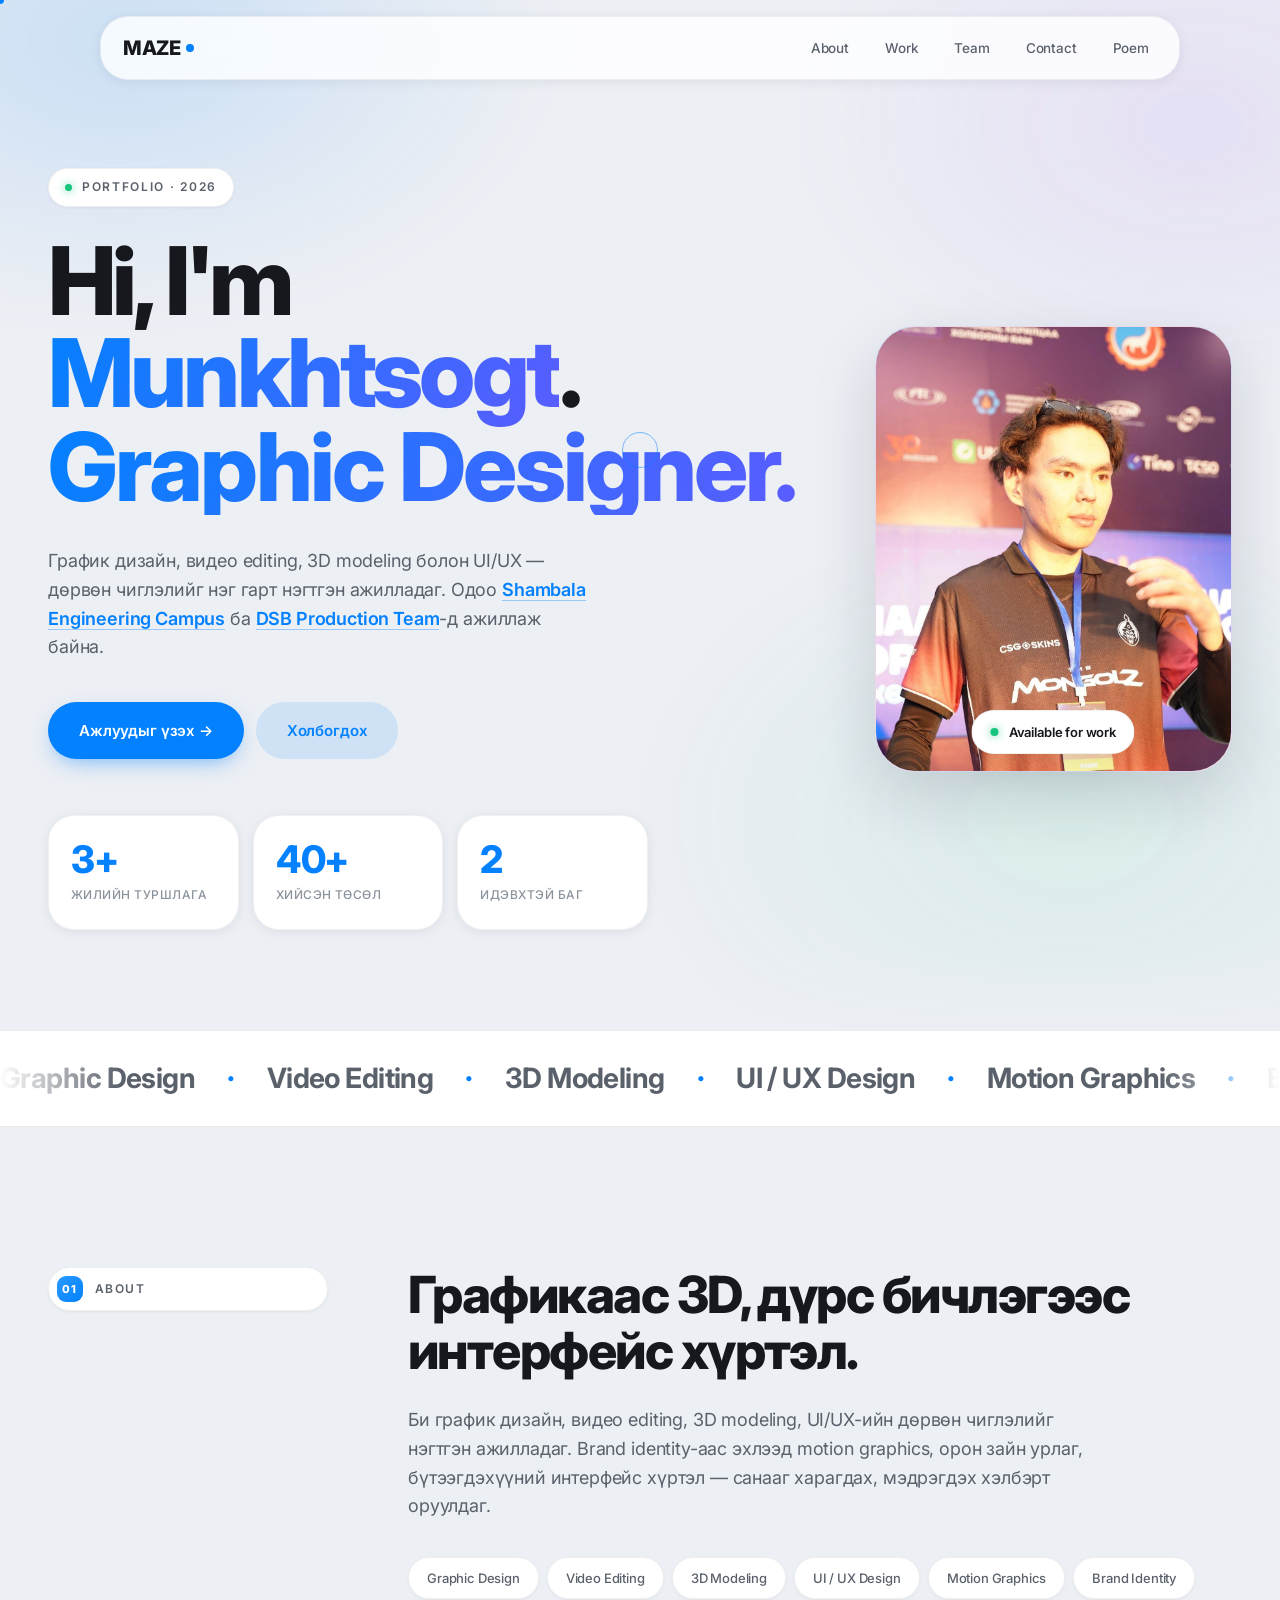
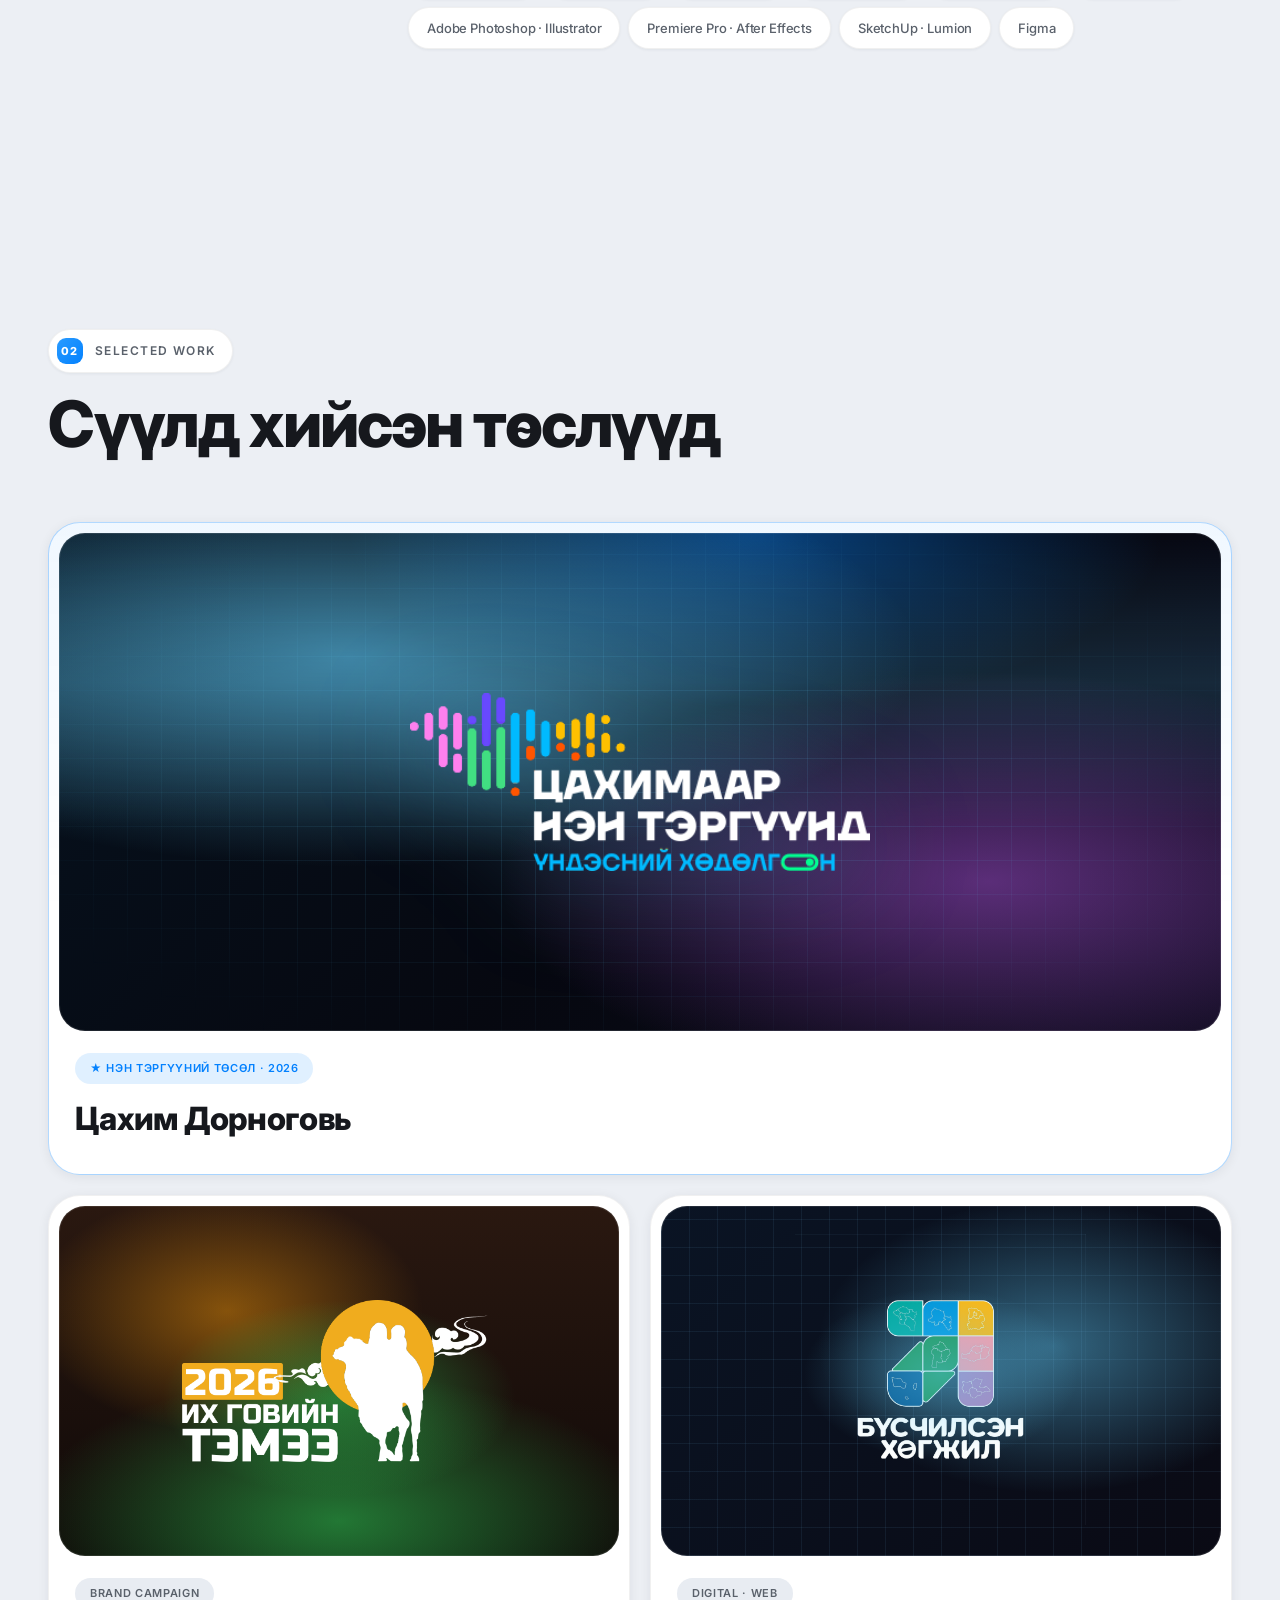
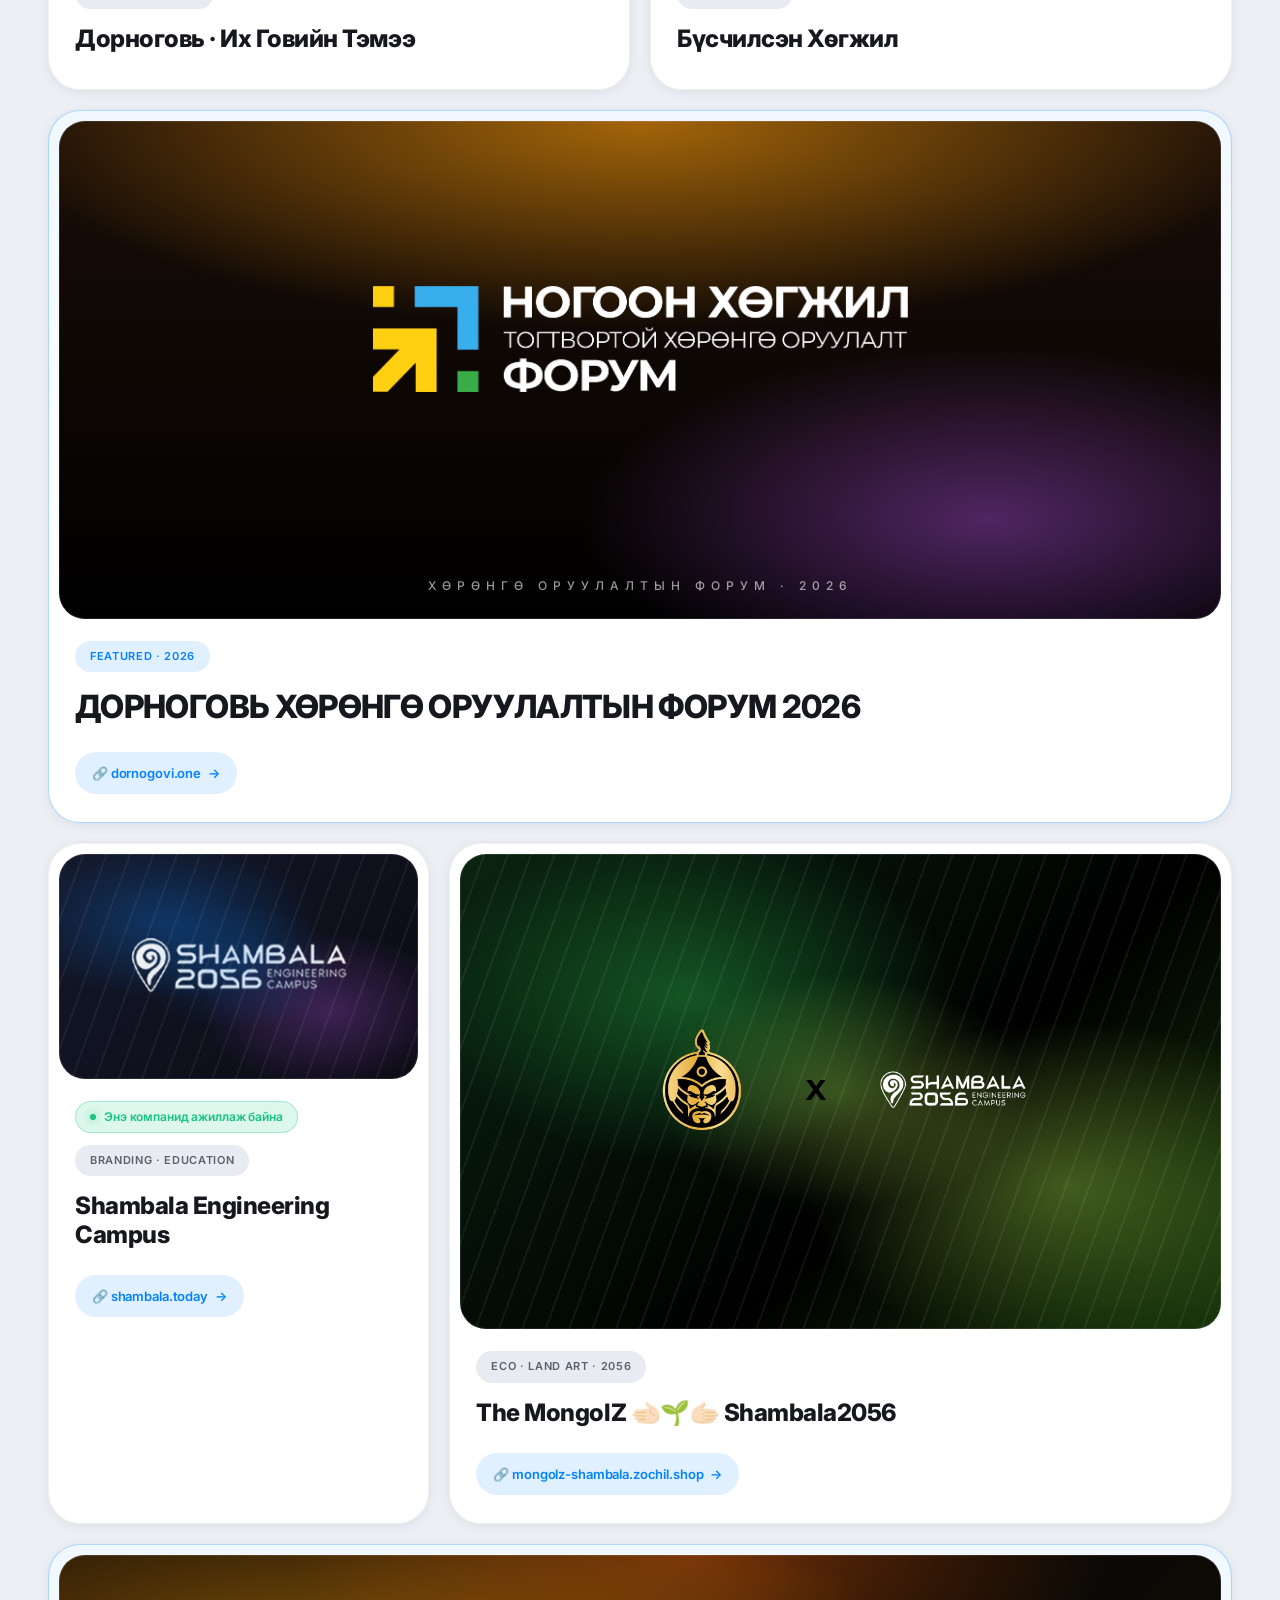
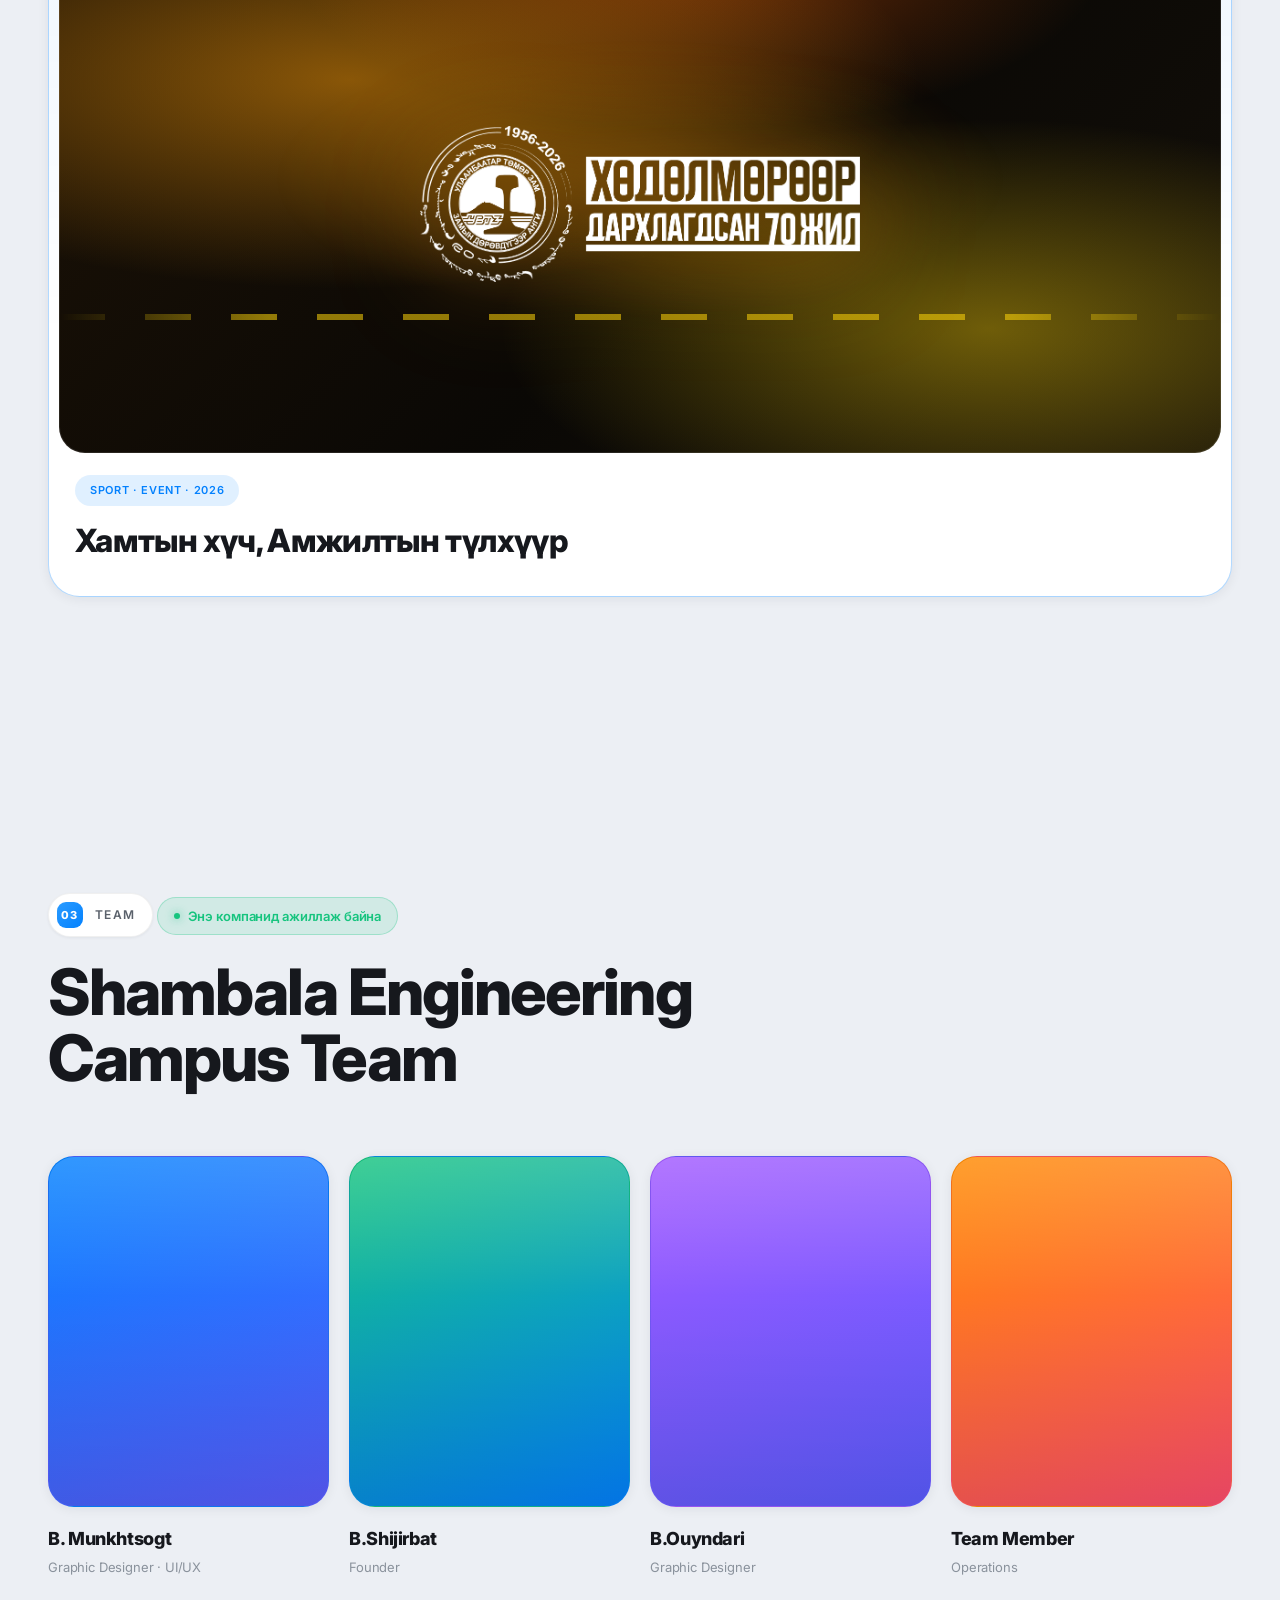
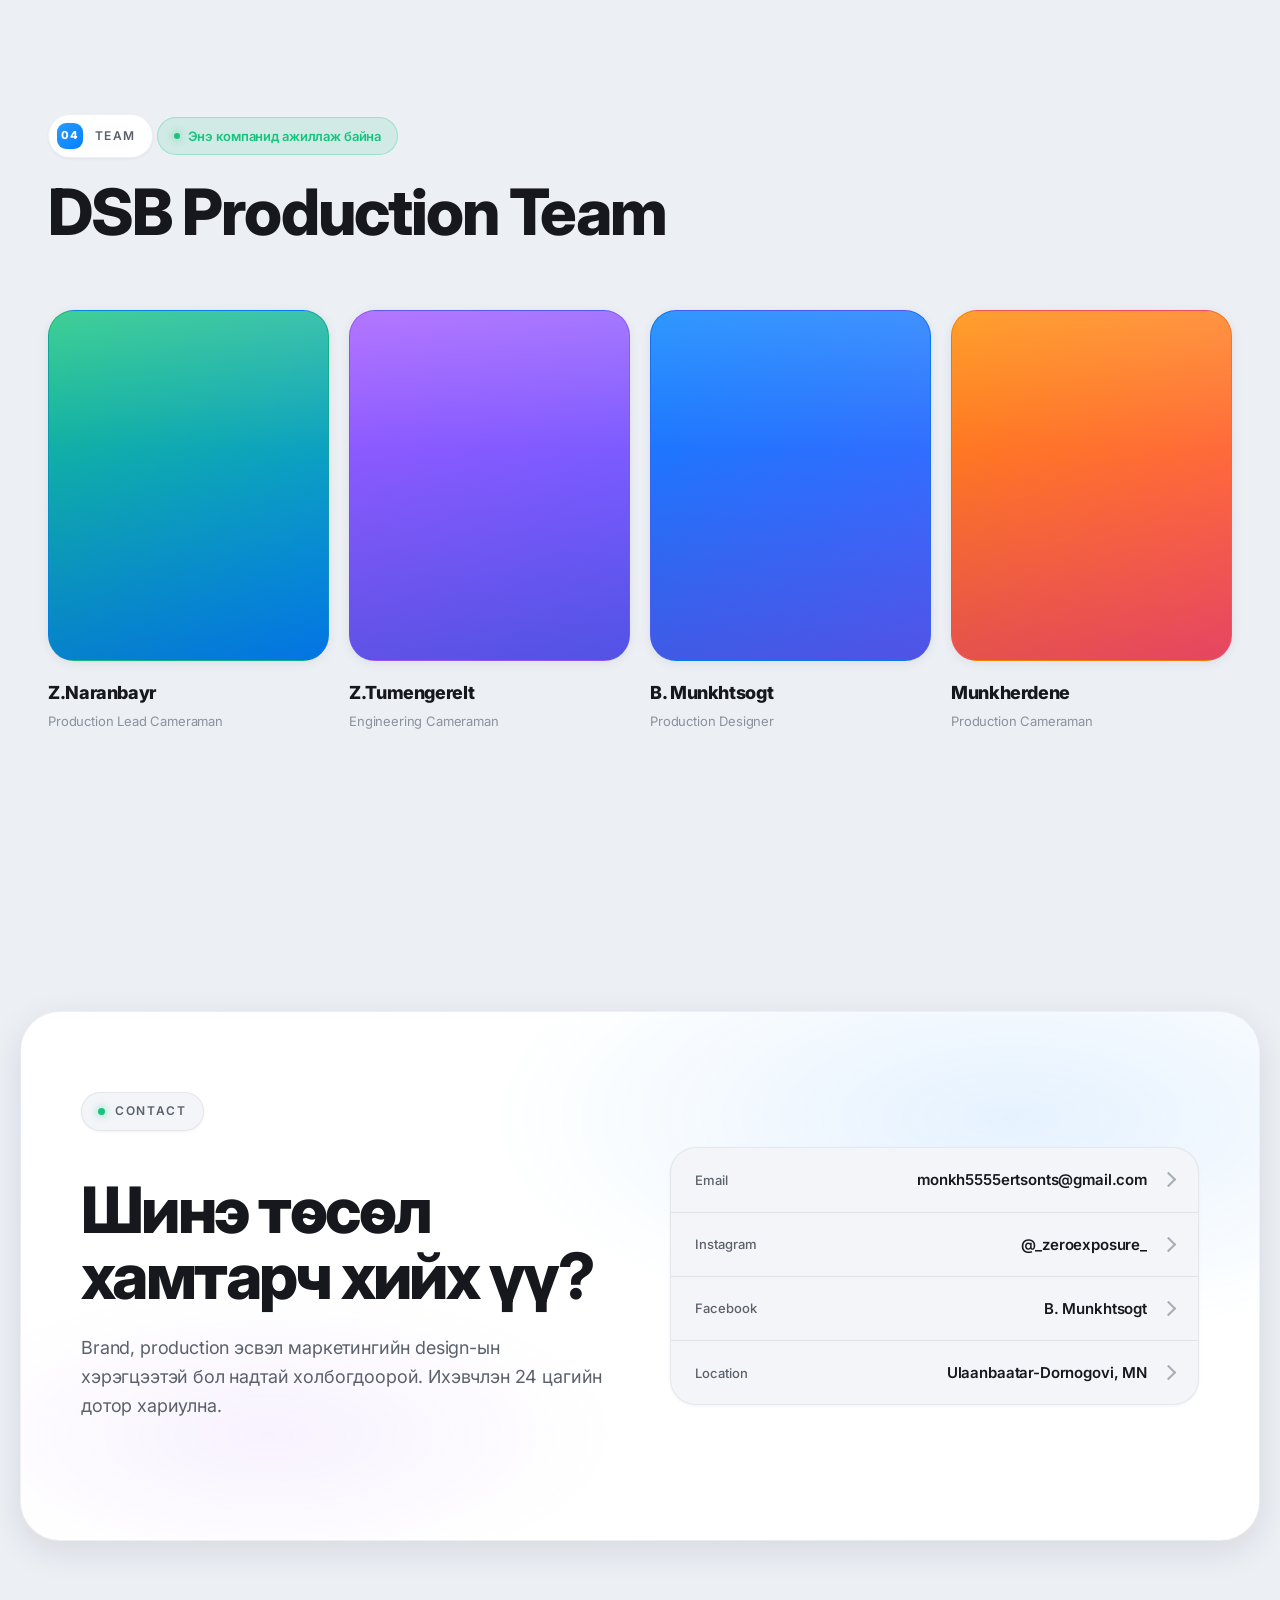
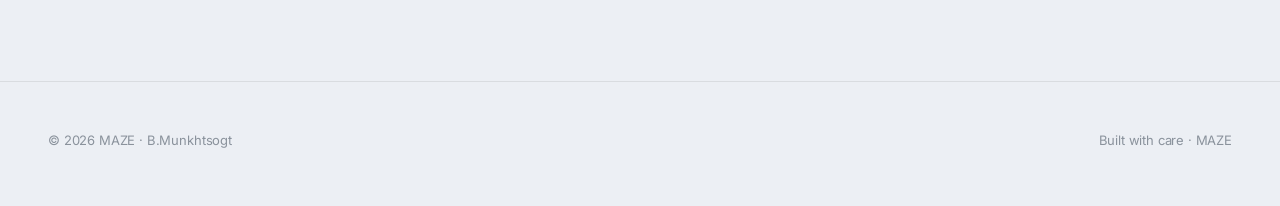
==== index.html @ f7694e45 "Redesign UI to Samsung One UI 8.5 design language - Replace iOS liquid-glass system with solid One U" ====
<!DOCTYPE html>
<html lang="mn">
<head>
  <meta charset="UTF-8" />
  <meta name="viewport" content="width=device-width, initial-scale=1.0" />
  <title>MAZE</title>
  <!-- ===== ТОХИРГОО: Instagram нэрээ энд солиод хадгалаарай ===== -->
  <!-- Instagram нэр өөрчлөгдвөл доорх мөрийг л солино. Холбоос ба харагдах текст хоёулаа автоматаар шинэчлэгдэнэ. -->
  <script>
    window.SITE_CONFIG = {
      instagramHandle: "_zeroexposure_"
    };
  </script>
  <!-- =========================================================== -->
  <meta name="description" content="B.Munkhtsogt (MAZE) — Graphic Designer, UI/UX Designer. Shambala Engineering Campus." />
  <meta name="theme-color" content="#eceff4" media="(prefers-color-scheme: light)" />
  <meta name="theme-color" content="#000000" media="(prefers-color-scheme: dark)" />
  <link rel="icon" type="image/svg+xml" href="favicon.svg?v=1" />
  <link rel="apple-touch-icon" href="favicon.svg?v=1" />
  <link rel="mask-icon" href="favicon.svg?v=1" color="#0a84ff" />
  <link rel="preconnect" href="https://fonts.googleapis.com" />
  <link rel="preconnect" href="https://fonts.gstatic.com" crossorigin />
  <link href="https://fonts.googleapis.com/css2?family=Inter:wght@300;400;500;600;700;800&display=swap" rel="stylesheet" />
  <link rel="stylesheet" href="styles.css?v=43" />
</head>
<body>
  <header class="site-header">
    <div class="container nav-bar">
      <a href="#top" class="logo">MAZE<span class="dot"></span></a>
      <nav class="nav-links" aria-label="Үндсэн цэс">
        <a href="#about">About</a>
        <a href="#work">Work</a>
        <a href="#team">Team</a>
        <a href="#contact">Contact</a>
        <a href="poem.html">Poem</a>
      </nav>
      <button class="menu-toggle" aria-label="Menu" aria-expanded="false">
        <span></span><span></span><span></span>
      </button>
    </div>
  </header>

  <main id="top">
    <section class="hero">
      <div class="container hero-grid">
        <div class="hero-text">
          <p class="eyebrow">Portfolio · 2026</p>
          <h1>
            Hi, I'm <span class="accent">Munkhtsogt</span>.<br />
            <span class="role-rotator" aria-label="Graphic Designer, Video Editor, 3D Editor, UI/UX Designer">
              <span class="role-track">
                <span class="role">Graphic Designer.</span>
                <span class="role">Video Editor.</span>
                <span class="role">3D Editor.</span>
                <span class="role">UI/UX Designer.</span>
              </span>
            </span>
          </h1>
          <p class="lead">
            График дизайн, видео editing, 3D modeling болон UI/UX —
            дөрвөн чиглэлийг нэг гарт нэгтгэн ажилладаг. Одоо
            <a href="#team">Shambala Engineering Campus</a> ба
            <a href="#team">DSB Production Team</a>-д ажиллаж байна.
          </p>
          <div class="hero-cta">
            <a class="btn btn-primary" href="#work">Ажлуудыг үзэх →</a>
            <a class="btn btn-ghost" href="#contact">Холбогдох</a>
          </div>
          <div class="hero-stats">
            <div class="stat">
              <div class="stat-num">3+</div>
              <div class="stat-label">Жилийн туршлага</div>
            </div>
            <div class="stat">
              <div class="stat-num">40+</div>
              <div class="stat-label">Хийсэн төсөл</div>
            </div>
            <div class="stat">
              <div class="stat-num">2</div>
              <div class="stat-label">Идэвхтэй баг</div>
            </div>
          </div>
        </div>
        <div class="hero-photo" aria-hidden="true">
          <div class="photo-frame">
            <div class="photo-placeholder">
              <span>MZ</span>
            </div>
            <img class="photo-img" src="me.jpg" alt="B. Munkhtsogt — MAZE" />
          </div>
          <div class="photo-tag">
            <span class="dot-indicator"></span> Available for work
          </div>
        </div>
      </div>
    </section>

    <section class="marquee" aria-hidden="true">
      <div class="marquee-track">
        <span>Graphic Design</span><span>·</span>
        <span>Video Editing</span><span>·</span>
        <span>3D Modeling</span><span>·</span>
        <span>UI / UX Design</span><span>·</span>
        <span>Motion Graphics</span><span>·</span>
        <span>Brand Identity</span><span>·</span>
        <span>Logo Design</span><span>·</span>
        <span>Poster Design</span><span>·</span>
        <span>Color Grading</span><span>·</span>
        <span>Typography</span><span>·</span>
        <span>Prototyping</span><span>·</span>
        <span>Figma · Adobe Suite</span><span>·</span>
      </div>
    </section>

    <section id="about" class="section">
      <div class="container about-grid">
        <div class="section-label">
          <span class="num">01</span>
          <span>About</span>
        </div>
        <div class="about-body">
          <h2>Графикаас 3D, дүрс бичлэгээс интерфейс хүртэл.</h2>
          <p>
            Би график дизайн, видео editing, 3D modeling, UI/UX-ийн
            дөрвөн чиглэлийг нэгтгэн ажилладаг. Brand identity-аас эхлээд
            motion graphics, орон зайн урлаг, бүтээгдэхүүний интерфейс хүртэл —
            санааг харагдах, мэдрэгдэх хэлбэрт оруулдаг.
          </p>
          <ul class="skills">
            <li>Graphic Design</li>
            <li>Video Editing</li>
            <li>3D Modeling</li>
            <li>UI / UX Design</li>
            <li>Motion Graphics</li>
            <li>Brand Identity</li>
            <li>Adobe Photoshop · Illustrator</li>
            <li>Premiere Pro · After Effects</li>
            <li>SketchUp · Lumion</li>
            <li>Figma</li>
          </ul>
        </div>
      </div>
    </section>

    <section id="work" class="section section-dark">
      <div class="container">
        <div class="section-head">
          <div class="section-label light">
            <span class="num">02</span>
            <span>Selected Work</span>
          </div>
          <h2>Сүүлд хийсэн төслүүд</h2>
        </div>

        <div class="work-grid">
          <article class="work-card work-card-feature work-card-priority">
            <div class="work-thumb thumb-tsahim">
              <div class="tsahim-ui">
                <img class="tsahim-logo" src="tsahim-logo.png"
                     alt="Цахимаар нэн тэргүүнд — Үндэсний хөдөлгөөн" />
              </div>
            </div>
            <div class="work-meta">
              <span class="tag tag-accent">★ Нэн тэргүүний төсөл · 2026</span>
              <h3>Цахим Дорноговь</h3>
              <p class="work-desc">
                <strong>“Цахимаар нэн тэргүүнд”</strong> үндэсний хөдөлгөөн —
                УИХ-ын гишүүн, Цахим хөгжил, инноваци, харилцаа холбооны сайд
                <strong>Э. Батшугар</strong>-ын санаачилгаар, Монгол Улсын Засгийн
                газрын <strong>2025 оны 108 дугаар тогтоол</strong>-оор батлагдсан
                бодлогын зөвлөмжийн хүрээнд цахим шилжилтийг эрчимжүүлэх,
                төрийн үйлчилгээг иргэдэд илүү хурдан, хялбар, хүртээмжтэй
                хүргэх зорилготойгоор улс орон даяар албан ёсоор эхэлж байна.
              </p>
              <p class="work-desc">
                🚀 Хөдөлгөөний нээлтийн арга хэмжээ — <strong>“Цахим Дорноговь”
                өдөрлөг</strong>. Төр, хувийн хэвшил, технологийн салбар болон
                иргэдийн хамтын оролцоонд тулгуурласан өргөн хүрээний арга хэмжээ.
              </p>
              <p class="work-loc">
                <span>📅 Огноо</span>
                <span class="coords">2026 оны 3 дугаар сарын 25–26</span>
                <span>📍 Дорноговь аймаг · Сайншанд хот</span>
              </p>
            </div>
          </article>

          <article class="work-card">
            <div class="work-thumb thumb-camel"></div>
            <div class="work-meta">
              <span class="tag">Brand Campaign</span>
              <h3>Дорноговь · Их Говийн Тэмээ</h3>
              <p class="work-desc">
                Энэ жилийн <strong>“Их говийн тэмээ-2026”</strong> тэмээчдийн баярыг
                Монгол Улсын Хөдөлмөрийн баатар <strong>Н. Хүрээт</strong>-ийн
                нэрэмжит болгон <strong>1 дүгээр сарын 31, 2 дугаар сарын 01</strong>-ний
                өдрүүдэд зохион байгуулна. Тус арга хэмжээ 7 дахь жилдээ уламжлал
                болон тэмээн сүргийн сүр жавхаа, тэмээчдийн яруу алдар, хөдөлмөр
                зүтгэлийг алдаршуулна.
              </p>
              <p class="work-desc">
                <strong>Насангийн Хүрээт</strong> нь Дорноговь аймгаас тэмээн сүргийг
                голчлон өсгөн үржүүлж, анх удаа <strong>Хөдөлмөрийн баатар</strong> цол
                хүртсэн анхны тэмээчин юм. Тэрбээр 1956 онд Мандах суманд “Социализмын
                зам” нэгдлийг үүсгэн байгуулалцаж, 1959 онд нэгдлийнхээ 141 тэмээг
                хүлээн авч 15 жилд 1000 болгох үүрэг авснаа <strong>1969 он гэхэд 2
                жилийн өмнө давуулан биелүүлж 1004 тэмээтэй</strong> болсон.
              </p>
              <p class="work-desc">
                1957 онд Дорноговь аймгийн сайн малчин, 1961 онд БНМАУ-ын
                “Хөдөлмөрийн баатар” цол хүртсэн. Мөн “Сүхбаатарын одон”,
                “Хөдөлмөрийн гавьяаны улаан тугийн одон”, “Алтан гадас” одон зэрэг
                төрийн дээд шагналаар олонтаа шагнагджээ. Тэмээчдийн баярыг Дорноговь
                аймаг 2005, 2008, 2010, 2012, 2023, 2025 онуудад өргөн цар хүрээтэй
                зохион байгуулж ирсэн.
              </p>
              <p class="work-loc">
                <span>📅 Огноо</span>
                <span class="coords">2026 оны 1 сарын 31 – 2 сарын 01</span>
                <span>📍 Хан Баянзүрх хайрхан · Хамарын хийдийн 3 замын уулзвар, Дорноговь</span>
              </p>
            </div>
          </article>

          <article class="work-card">
            <div class="work-thumb thumb-region"></div>
            <div class="work-meta">
              <span class="tag">Digital · Web</span>
              <h3>Бүсчилсэн Хөгжил</h3>
              <p class="work-desc">
                <strong>“Бүсчилсэн хөгжил” сэтгүүлийн анхны цахим дугаар</strong> —
                <strong>#MongolianEconomy</strong> эрхлэн гаргалаа. Монгол Улсын
                дараагийн 30 жилийн хөгжлийн шинэ загвар нь бүсчилсэн хөгжил гэж
                үзэн, УИХ үзэл баримтлалыг <strong>2024 оны 6 дугаар сард</strong>
                шинэчлэн баталж, 2024 оныг “Бүсчилсэн хөгжлийг дэмжих жил” болгон
                зарласан билээ.
              </p>
              <p class="work-desc">
                Бодлогын гол зорилго нь <strong>нийслэл хотын төвлөрлийг сааруулж,
                хөдөө орон нутгийг хөгжүүлэхэд</strong> оршино. Сэтгүүл нь
                дараах агуулгыг багтаасан:
              </p>
              <ul class="work-list">
                <li>Бүсчилсэн хөгжил гэж юу вэ?</li>
                <li>Ямар стратеги төлөвлөгөөгөөр хэрэгжих вэ?</li>
                <li>Бүсүүд газарзүйн онцлог, ялгаатайгаар хэрхэн хөгжих вэ?</li>
                <li>Ямар төсөл хөтөлбөр хэрэгжиж, ямар хөрөнгө оруулалт татах вэ?</li>
              </ul>
              <p class="work-desc">
                Бүсчилсэн хөгжлийн талаарх нэгдсэн ойлголтыг энэхүү сэтгүүлээр
                дамжуулан хүргэснээр бодлогын хэрэгжилтийг бүс бүсээр нь
                амжилттай урагшлуулахад зорьж байна.
              </p>
            </div>
          </article>

          <article class="work-card work-card-feature">
            <div class="work-thumb thumb-forum"></div>
            <div class="work-meta">
              <span class="tag tag-accent">Featured · 2026</span>
              <h3>ДОРНОГОВЬ ХӨРӨНГӨ ОРУУЛАЛТЫН ФОРУМ 2026</h3>
              <p class="work-desc">
                Дорноговь аймгийн <strong>“Тогтвортой бодлого — Тасралтгүй хөгжил”</strong>
                хөтөлбөрийн хүрээнд <strong>сэргээгдэх эрчим хүч, байгаль орчин,
                хөдөө аж ахуй, аялал жуулчлал, дэд бүтэц</strong>-ийн салбарт
                хөрөнгө оруулалт татах зорилготой “Ногоон хөгжил — Тогтвортой
                хөрөнгө оруулалт” форум.
              </p>
              <a class="work-link" href="https://www.dornogovi.one/" target="_blank"
                 rel="noopener" onclick="event.stopPropagation()">
                🔗 dornogovi.one
                <span class="work-link-arrow">→</span>
              </a>
            </div>
          </article>

          <article class="work-card">
            <div class="work-thumb thumb-shambala"></div>
            <div class="work-meta">
              <span class="work-badge">Энэ компанид ажиллаж байна</span>
              <span class="tag">Branding · Education</span>
              <h3>Shambala Engineering Campus</h3>
              <a class="work-link" href="https://www.shambala.today/" target="_blank"
                 rel="noopener" onclick="event.stopPropagation()">
                🔗 shambala.today
                <span class="work-link-arrow">→</span>
              </a>
            </div>
          </article>

          <article class="work-card">
            <div class="work-thumb thumb-mongolz">
              <div class="mongolz-ui">
                <img class="mongolz-logo" src="mongolz-logo.png"
                     alt="The MongolZ × Shambala 2056" />
              </div>
            </div>
            <div class="work-meta">
              <span class="tag">Eco · Land Art · 2056</span>
              <h3>The MongolZ 🫲🏻🌱🫱🏻 Shambala2056</h3>
              <p class="work-desc">
                Монгол орны цөлжилттэй бүс нутагт <strong>100,000 мод</strong>
                тарьж, <strong>"MONGOLZ #1"</strong> гэх орон зайн урлаг бүтээх
                төслийн ажил үргэлжилж байна.
              </p>
              <p class="work-desc">
                Байгалиа нөхөн сэргээх энэхүү бодит төсөлд өөрийн нэрийн модтой
                болж, энэхүү санаачилгын нэг хэсэг болоорой! 🫵🏻🙂‍↕️
              </p>
              <p class="work-loc">
                <span>📍 Байршил</span>
                <span class="coords">44°04′12″N · 111°33′E</span>
                <span>Монгол Улс · Дорноговь аймаг · Ар цацын бор толгой</span>
              </p>
              <a class="work-link" href="https://mongolz-shambala.zochil.shop/" target="_blank"
                 rel="noopener" onclick="event.stopPropagation()">
                🔗 mongolz-shambala.zochil.shop
                <span class="work-link-arrow">→</span>
              </a>
            </div>
          </article>

          <article class="work-card work-card-feature">
            <div class="work-thumb thumb-zam">
              <div class="zam-ui">
                <img class="zam-logo" src="zam-logo.png"
                     alt="Хамтын хүч, Амжилтын түлхүүр — Замын албаны спортын олон төрөлт тэмцээн" />
              </div>
            </div>
            <div class="work-meta">
              <span class="tag tag-accent">Sport · Event · 2026</span>
              <h3>Хамтын хүч, Амжилтын түлхүүр</h3>
              <p class="work-desc">
                <strong>Замын аж ахуйн албаны 75 жил</strong>, <strong>Замын
                4 дүгээр ангийн 70 жил</strong>, <strong>Чулуун заводын 70 жил</strong>-ийн
                ойг угтан зохион байгуулж буй <strong>10 дахь удаагийн спортын
                олон төрөлт тэмцээн</strong>. Хамт олны эв нэгдэл, баг хамтын
                хүчийг сорьсон уламжлалт арга хэмжээ.
              </p>
              <p class="work-loc">
                <span>📅 Огноо</span>
                <span class="coords">2026 оны 3 дугаар сарын 12–13</span>
                <span>📍 Дорноговь аймаг · Сайншанд хот</span>

              </p>
            </div>
          </article>

        </div>
      </div>
    </section>

    <section id="team" class="section">
      <div class="container">
        <div class="section-head">
          <div class="section-label">
            <span class="num">03</span>
            <span>Team</span>
          </div>
          <p class="section-badge">Энэ компанид ажиллаж байна</p>
          <h2>Shambala Engineering Campus Team</h2>
        </div>

        <div class="team-grid">
          <div class="member">
            <div class="avatar avatar-1"></div>
            <h4>B. Munkhtsogt</h4>
            <p>Graphic Designer · UI/UX</p>
          </div>
          <div class="member">
            <div class="avatar avatar-2"></div>
            <h4>B.Shijirbat</h4>
            <p>Founder</p>
          </div>
          <div class="member">
            <div class="avatar avatar-3"></div>
            <h4>B.Ouyndari</h4>
            <p>Graphic Designer</p>
          </div>
          <div class="member">
            <div class="avatar avatar-4"></div>
            <h4>Team Member</h4>
            <p>Operations</p>
          </div>
        </div>

        <div class="section-head team-head-2">
          <div class="section-label">
            <span class="num">04</span>
            <span>Team</span>
          </div>
          <p class="section-badge">Энэ компанид ажиллаж байна</p>
          <h2>DSB Production Team</h2>
        </div>

        <div class="team-grid">
          <div class="member">
            <div class="avatar avatar-2"></div>
            <h4>Z.Naranbayr</h4>
            <p>Production Lead
               Cameraman
            </p>
          </div>
          <div class="member">
            <div class="avatar avatar-3"></div>
            <h4>Z.Tumengerelt</h4>
            <p>Engineering 
               Cameraman</p>
          </div>
          <div class="member">
            <div class="avatar avatar-1"></div>
            <h4>B. Munkhtsogt</h4>
            <p>Production Designer</p>
          </div>
          <div class="member">
            <div class="avatar avatar-4"></div>
            <h4>Munkherdene</h4>
            <p>Production Cameraman</p>
          </div>
        </div>
      </div>
    </section>
    <section id="contact" class="section section-contact">
      <div class="container contact-grid">
        <div>
          <p class="eyebrow">Contact</p>
          <h2>Шинэ төсөл хамтарч хийх үү?</h2>
          <p class="lead">
            Brand, production эсвэл маркетингийн design-ын хэрэгцээтэй бол надтай
            холбогдоорой. Ихэвчлэн 24 цагийн дотор хариулна.
          </p>
        </div>
        <div class="contact-card">
          <a class="contact-row" href="mailto:monkh5555ertsonts@gmail.com shambala.maze@gmail.com">
            <span>Email</span>
            <strong>monkh5555ertsonts@gmail.com</strong>
          </a>
          <a class="contact-row" id="instagram-link" href="https://www.instagram.com/_zeroexposure_/" target="_blank" rel="noopener">
            <span>Instagram</span>
            <strong id="instagram-handle">@_zeroexposure_</strong>
          </a>
          <a class="contact-row" href="https://www.facebook.com/cogtoo.b.494394" target="_blank" rel="noopener">
            <span>Facebook</span>
            <strong>B. Munkhtsogt</strong>
          </a>
          <a class="contact-row" href="#top">
            <span>Location</span>
            <strong>Ulaanbaatar-Dornogovi, MN</strong>
          </a>
        </div>
      </div>
    </section>
  </main>

  <div class="modal" id="projectModal" aria-hidden="true" role="dialog" aria-modal="true">
    <div class="modal-backdrop" data-close></div>
    <div class="modal-panel" role="document">
      <button type="button" class="modal-close" data-close aria-label="Хаах">×</button>
      <div class="modal-thumb"></div>
      <div class="modal-body"></div>
    </div>
  </div>

  <footer class="site-footer">
    <div class="container footer-grid">
      <p>© <span id="year"></span> MAZE · B.Munkhtsogt</p>
      <p>Built with care · MAZE</p>
    </div>
  </footer>

  <script src="script.js?v=38"></script>
</body>
</html>
---- styles.css ----
/* ==========================================================
   MAZE — Portfolio · Samsung One UI 8.5 edition
   Solid surfaces · Soft elevation · Big rounded squircles
   Samsung blue accent · True-black dark · Settings-list rows
   ========================================================== */

:root {
  /* Surfaces — clean One UI canvas */
  --bg: #eceff4;
  --surface: #ffffff;
  --surface-2: #f3f5f9;
  --surface-3: #e8ecf2;
  --ink: #16181d;
  --ink-2: #5a616b;
  --ink-3: #8a929c;
  --muted: #a7adb6;

  /* Header material — slightly translucent, blurred (One UI floating bar) */
  --header-bg: rgba(255, 255, 255, 0.82);

  /* Accents — Samsung One UI system colors */
  --accent: #0381fe;          /* Samsung blue */
  --accent-press: #0a6fe0;
  --accent-soft: rgba(3, 129, 254, 0.12);
  --accent-2: #5a5cff;        /* indigo */
  --violet: #a259ff;
  --pink: #ff4d6d;
  --lime: #16c47e;            /* One UI green */
  --green: #16c47e;
  --cyan: #00b8d4;
  --amber: #ff8a00;
  --ink-on-accent: #ffffff;

  /* Legacy aliases (mapped to solid One UI surfaces so any
     unrestyled selector stays coherent) */
  --glass: var(--surface);
  --glass-2: var(--surface);
  --glass-thin: var(--surface-2);
  --glass-line: rgba(0, 0, 0, 0.06);
  --line: rgba(0, 0, 0, 0.08);
  --line-2: rgba(0, 0, 0, 0.14);

  /* Elevation — soft, diffuse One UI shadows */
  --shadow-xs: 0 1px 3px rgba(18, 26, 48, 0.06);
  --shadow-sm: 0 2px 12px rgba(18, 26, 48, 0.07);
  --shadow: 0 10px 34px rgba(18, 26, 48, 0.10);
  --shadow-lg: 0 24px 64px rgba(18, 26, 48, 0.15);
  --spec: var(--shadow-sm);        /* legacy */
  --glass-shadow: var(--shadow);   /* legacy */

  /* Typography — One UI Sans feel via Inter */
  --font-display: 'Inter', -apple-system, BlinkMacSystemFont, 'Segoe UI',
                  system-ui, sans-serif;
  --font-body: 'Inter', -apple-system, BlinkMacSystemFont, 'Segoe UI',
               system-ui, sans-serif;

  /* Geometry — generous One UI rounding */
  --radius-sm: 18px;
  --radius: 26px;
  --radius-lg: 32px;
  --radius-xl: 40px;
  --max: 1240px;

  /* Motion — One UI decelerate / spring */
  --ease: cubic-bezier(0.33, 0, 0.1, 1);
  --ease-out: cubic-bezier(0.16, 1, 0.3, 1);
  --spring: cubic-bezier(0.34, 1.4, 0.5, 1);
}

* { box-sizing: border-box; margin: 0; padding: 0; }
*::selection { background: rgba(3, 129, 254, 0.20); color: var(--ink); }

html {
  scroll-behavior: smooth;
  background: var(--bg);
}

body {
  font-family: var(--font-body);
  background: var(--bg);
  color: var(--ink);
  line-height: 1.55;
  -webkit-font-smoothing: antialiased;
  text-rendering: optimizeLegibility;
  overflow-x: hidden;
  letter-spacing: -0.01em;
}

/* Calm One UI backdrop — subtle, mostly clean */
body::after {
  content: '';
  position: fixed;
  inset: -10%;
  pointer-events: none;
  z-index: 0;
  background:
    radial-gradient(40% 36% at 16% 12%, rgba(3, 129, 254, 0.14), transparent 70%),
    radial-gradient(36% 34% at 86% 20%, rgba(162, 89, 255, 0.10), transparent 70%),
    radial-gradient(40% 40% at 78% 84%, rgba(22, 196, 126, 0.08), transparent 70%);
  filter: blur(30px) saturate(120%);
  animation: floatMesh 32s ease-in-out infinite;
}
@keyframes floatMesh {
  0%, 100% { transform: translate(0, 0) scale(1); }
  50% { transform: translate(2%, 2%) scale(1.04); }
}

a { color: inherit; text-decoration: none; }
img { max-width: 100%; display: block; }

.accent {
  background: linear-gradient(120deg, var(--accent) 0%, var(--accent-2) 100%);
  -webkit-background-clip: text;
  background-clip: text;
  color: transparent;
}

.container {
  max-width: var(--max);
  margin: 0 auto;
  padding: 0 28px;
  position: relative;
  z-index: 2;
}

/* ==========================================================
   Header — floating One UI bar
   ========================================================== */
.site-header {
  position: fixed;
  top: 16px;
  left: 50%;
  transform: translateX(-50%);
  z-index: 80;
  width: calc(100% - 32px);
  max-width: 1080px;
  border-radius: 28px;
  background: var(--header-bg);
  -webkit-backdrop-filter: saturate(180%) blur(24px);
  backdrop-filter: saturate(180%) blur(24px);
  border: 1px solid var(--glass-line);
  box-shadow: var(--shadow-sm);
  transition: top 0.45s var(--ease), background 0.3s var(--ease),
              box-shadow 0.3s var(--ease);
}
.nav-bar {
  display: flex;
  align-items: center;
  justify-content: space-between;
  height: 62px;
  padding: 0 14px 0 22px;
}
.logo {
  font-family: var(--font-display);
  font-size: 20px;
  font-weight: 800;
  letter-spacing: -0.02em;
  color: var(--ink);
  display: inline-flex;
  align-items: center;
  gap: 2px;
}
.logo .dot {
  width: 8px;
  height: 8px;
  border-radius: 50%;
  background: var(--accent);
  margin-left: 4px;
}
.nav-links {
  display: flex;
  gap: 4px;
  font-size: 13.5px;
  font-weight: 500;
}
.nav-links a {
  position: relative;
  padding: 9px 16px;
  border-radius: 999px;
  color: var(--ink-2);
  transition: color 0.2s var(--ease), background 0.2s var(--ease);
}
.nav-links a:hover {
  color: var(--accent);
  background: var(--accent-soft);
}

.menu-toggle {
  display: none;
  background: none;
  border: 0;
  cursor: pointer;
  width: 40px;
  height: 40px;
  flex-direction: column;
  justify-content: center;
  gap: 5px;
  padding: 0;
}
.menu-toggle span {
  display: block;
  height: 2px;
  width: 20px;
  background: var(--ink);
  margin: 0 auto;
  border-radius: 2px;
  transition: transform 0.3s var(--ease), opacity 0.3s var(--ease);
}

/* ==========================================================
   Hero
   ========================================================== */
.hero {
  padding: 168px 0 100px;
  position: relative;
}
.hero-grid {
  display: grid;
  grid-template-columns: 1.3fr 1fr;
  gap: 80px;
  align-items: center;
}

.eyebrow {
  display: inline-flex;
  align-items: center;
  gap: 10px;
  font-size: 12px;
  letter-spacing: 0.14em;
  text-transform: uppercase;
  font-weight: 600;
  color: var(--ink-2);
  margin-bottom: 28px;
  padding: 9px 16px;
  border: 1px solid var(--glass-line);
  border-radius: 999px;
  background: var(--surface);
  box-shadow: var(--shadow-xs);
}
.eyebrow::before {
  content: '';
  width: 7px;
  height: 7px;
  border-radius: 50%;
  background: var(--lime);
  box-shadow: 0 0 8px rgba(22, 196, 126, 0.7);
  animation: pulse 2s ease-in-out infinite;
}
@keyframes pulse {
  0%, 100% { opacity: 1; transform: scale(1); }
  50% { opacity: 0.5; transform: scale(1.3); }
}

.hero-text h1 {
  font-family: var(--font-display);
  font-optical-sizing: auto;
  font-size: clamp(46px, 7.4vw, 104px);
  line-height: 0.98;
  letter-spacing: -0.04em;
  font-weight: 800;
  margin-bottom: 32px;
  color: var(--ink);
}
.hero-text h1 br + .role-rotator { display: inline-block; }

.role-rotator {
  display: inline-block;
  height: 1em;
  overflow: hidden;
  vertical-align: bottom;
  position: relative;
}
.role-track {
  display: flex;
  flex-direction: column;
  animation: rotateRoles 9s steps(4) infinite;
}
.role {
  height: 1em;
  line-height: 1;
  white-space: nowrap;
  font-family: var(--font-display);
  font-weight: 800;
  letter-spacing: -0.03em;
  background: linear-gradient(120deg, var(--accent), var(--accent-2));
  -webkit-background-clip: text;
  background-clip: text;
  color: transparent;
  font-style: normal;
}
@keyframes rotateRoles {
  0%, 22%   { transform: translateY(0); }
  25%, 47%  { transform: translateY(-1em); }
  50%, 72%  { transform: translateY(-2em); }
  75%, 97%  { transform: translateY(-3em); }
  100%      { transform: translateY(-4em); }
}
@media (prefers-reduced-motion: reduce) {
  .role-track { animation: none; }
}

.lead {
  font-size: 18px;
  color: var(--ink-2);
  max-width: 540px;
  margin-bottom: 40px;
  line-height: 1.6;
}
.lead a {
  color: var(--accent);
  font-weight: 600;
  border-bottom: 1px solid rgba(3, 129, 254, 0.35);
  transition: border-color 0.2s var(--ease), color 0.2s var(--ease);
}
.lead a:hover { color: var(--accent-press); border-color: var(--accent-press); }

.hero-cta { display: flex; gap: 12px; flex-wrap: wrap; }

/* One UI buttons — filled pill + tonal pill */
.btn {
  display: inline-flex;
  align-items: center;
  gap: 8px;
  padding: 16px 30px;
  border-radius: 999px;
  font-size: 15px;
  font-weight: 600;
  letter-spacing: -0.01em;
  border: 1px solid transparent;
  cursor: pointer;
  position: relative;
  transition: transform 0.2s var(--ease), background 0.25s var(--ease),
              color 0.25s var(--ease), box-shadow 0.25s var(--ease);
}
.btn:active { transform: scale(0.97); }
/* Primary — solid Samsung blue */
.btn-primary {
  background: var(--accent);
  color: #fff;
  box-shadow: 0 8px 22px -8px rgba(3, 129, 254, 0.6);
}
.btn-primary:hover {
  background: var(--accent-press);
  transform: translateY(-2px);
  box-shadow: 0 14px 30px -10px rgba(3, 129, 254, 0.7);
}
/* Secondary — tonal (filled-tonal) */
.btn-ghost {
  background: var(--accent-soft);
  color: var(--accent);
}
.btn-ghost:hover {
  background: rgba(3, 129, 254, 0.18);
  transform: translateY(-2px);
}

/* Hero photo */
.hero-photo {
  position: relative;
  display: flex;
  flex-direction: column;
  align-items: center;
  gap: 18px;
}
.photo-frame {
  width: 100%;
  max-width: 420px;
  aspect-ratio: 4 / 5;
  border-radius: var(--radius-xl);
  overflow: hidden;
  position: relative;
  background: linear-gradient(135deg, #dbe7ff 0%, #efe3ff 50%, #ffe6ef 100%);
  border: 1px solid var(--glass-line);
  box-shadow: var(--shadow-lg);
  transform-style: preserve-3d;
  transition: transform 0.5s var(--ease);
}
.photo-frame::before {
  content: '';
  position: absolute;
  inset: 0;
  z-index: 1;
  background:
    radial-gradient(70% 50% at 50% 0%, rgba(255, 255, 255, 0.45), transparent 60%),
    radial-gradient(50% 50% at 90% 100%, rgba(162, 89, 255, 0.20), transparent 60%);
}
.photo-placeholder {
  position: absolute;
  inset: 0;
  display: grid;
  place-items: center;
  font-family: var(--font-display);
  font-size: 180px;
  font-weight: 800;
  color: rgba(28, 28, 30, 0.16);
  letter-spacing: -8px;
  z-index: 2;
}
.photo-img {
  position: absolute;
  inset: 0;
  width: 100%;
  height: 100%;
  object-fit: cover;
  object-position: center 18%;
  z-index: 3;
}
.photo-tag {
  display: inline-flex;
  align-items: center;
  gap: 10px;
  padding: 11px 18px;
  background: var(--surface);
  border: 1px solid var(--glass-line);
  box-shadow: var(--shadow);
  border-radius: 999px;
  font-size: 13px;
  font-weight: 600;
  color: var(--ink);
  position: absolute;
  bottom: 18px;
  left: 50%;
  transform: translateX(-50%);
  z-index: 4;
}
.dot-indicator {
  width: 8px;
  height: 8px;
  border-radius: 50%;
  background: var(--lime);
  box-shadow: 0 0 8px rgba(22, 196, 126, 0.7);
  animation: pulse 2s ease-in-out infinite;
}

/* Floating stats — One UI quick-panel tiles */
.hero-stats {
  display: grid;
  grid-template-columns: repeat(3, 1fr);
  gap: 14px;
  margin-top: 56px;
  max-width: 600px;
}
.stat {
  padding: 24px 22px;
  border: 1px solid var(--glass-line);
  border-radius: var(--radius);
  background: var(--surface);
  box-shadow: var(--shadow-sm);
  transition: transform 0.25s var(--ease), box-shadow 0.25s var(--ease);
}
.stat:hover {
  transform: translateY(-4px);
  box-shadow: var(--shadow);
}
.stat-num {
  font-family: var(--font-display);
  font-size: 38px;
  font-weight: 800;
  letter-spacing: -0.03em;
  line-height: 1;
  color: var(--accent);
}
.stat-label {
  font-size: 12px;
  color: var(--ink-3);
  margin-top: 8px;
  letter-spacing: 0.04em;
  text-transform: uppercase;
  font-weight: 500;
}

/* ==========================================================
   Marquee
   ========================================================== */
.marquee {
  border-top: 1px solid var(--line);
  border-bottom: 1px solid var(--line);
  overflow: hidden;
  padding: 26px 0;
  background: var(--surface);
  position: relative;
  z-index: 2;
}
.marquee::before,
.marquee::after {
  content: '';
  position: absolute;
  top: 0;
  bottom: 0;
  width: 120px;
  z-index: 2;
  pointer-events: none;
}
.marquee::before {
  left: 0;
  background: linear-gradient(90deg, var(--surface) 0%, transparent 100%);
}
.marquee::after {
  right: 0;
  background: linear-gradient(-90deg, var(--surface) 0%, transparent 100%);
}
.marquee-track {
  display: flex;
  gap: 32px;
  white-space: nowrap;
  font-family: var(--font-display);
  font-size: 28px;
  font-weight: 700;
  color: var(--ink-2);
  letter-spacing: -0.02em;
  animation: marquee 5s linear infinite;
}
.marquee-track span:nth-child(even) {
  font-weight: 800;
  color: var(--accent);
}
@keyframes marquee {
  from { transform: translateX(0); }
  to { transform: translateX(-50%); }
}

/* ==========================================================
   Sections
   ========================================================== */
.section {
  padding: 140px 0;
  position: relative;
  z-index: 2;
}
.section-head { margin-bottom: 64px; max-width: 800px; }
.section-head h2 {
  font-family: var(--font-display);
  font-size: clamp(36px, 5vw, 64px);
  letter-spacing: -0.03em;
  line-height: 1.04;
  margin-top: 18px;
  font-weight: 800;
  color: var(--ink);
}
.section-sub {
  color: var(--ink-3);
  margin-top: 20px;
  max-width: 600px;
  font-size: 17px;
  line-height: 1.6;
}

/* One UI label chip — colorful rounded-square index tile + text */
.section-label {
  display: inline-flex;
  align-items: center;
  gap: 12px;
  font-size: 12px;
  letter-spacing: 0.12em;
  text-transform: uppercase;
  color: var(--ink-2);
  font-weight: 600;
  padding: 8px 16px 8px 8px;
  border: 1px solid var(--glass-line);
  border-radius: 999px;
  background: var(--surface);
  box-shadow: var(--shadow-xs);
}
.section-label.light { color: var(--ink-2); }
.section-label .num {
  display: inline-grid;
  place-items: center;
  width: 26px;
  height: 26px;
  border-radius: 9px;            /* rounded square — One UI icon */
  background: linear-gradient(135deg, #2a9bff, var(--accent));
  color: #fff;
  font-size: 11px;
  font-weight: 800;
}

.section-badge {
  display: inline-flex;
  align-items: center;
  gap: 8px;
  margin: 20px 0 6px;
  padding: 8px 16px;
  font-size: 13px;
  font-weight: 600;
  color: var(--green);
  background: rgba(22, 196, 126, 0.12);
  border: 1px solid rgba(22, 196, 126, 0.28);
  border-radius: 999px;
  letter-spacing: -0.01em;
  width: max-content;
}
.section-badge::before {
  content: '';
  width: 6px;
  height: 6px;
  border-radius: 50%;
  background: var(--green);
  box-shadow: 0 0 8px rgba(22, 196, 126, 0.7);
  animation: pulse 2s ease-in-out infinite;
}

/* ==========================================================
   About
   ========================================================== */
.about-grid {
  display: grid;
  grid-template-columns: 280px 1fr;
  gap: 80px;
  align-items: start;
}
.about-body h2 {
  font-family: var(--font-display);
  font-size: clamp(32px, 4vw, 52px);
  line-height: 1.08;
  letter-spacing: -0.03em;
  margin-bottom: 28px;
  font-weight: 800;
  color: var(--ink);
}
.about-body p {
  font-size: 18px;
  color: var(--ink-2);
  max-width: 680px;
  margin-bottom: 36px;
  line-height: 1.6;
}
.skills {
  list-style: none;
  display: flex;
  flex-wrap: wrap;
  gap: 8px;
}
/* One UI chips */
.skills li {
  padding: 10px 18px;
  border: 1px solid var(--glass-line);
  border-radius: 999px;
  font-size: 13px;
  font-weight: 500;
  background: var(--surface);
  box-shadow: var(--shadow-xs);
  color: var(--ink-2);
  transition: color 0.2s var(--ease), background 0.2s var(--ease),
              transform 0.2s var(--ease);
}
.skills li:hover {
  color: var(--accent);
  background: var(--accent-soft);
  border-color: transparent;
  transform: translateY(-2px);
}

/* ==========================================================
   Work — One UI card grid
   ========================================================== */
.work-grid {
  display: grid;
  grid-template-columns: repeat(6, 1fr);
  grid-auto-rows: minmax(280px, auto);
  gap: 20px;
}

.work-card {
  position: relative;
  border-radius: var(--radius-lg);
  overflow: hidden;
  border: 1px solid var(--glass-line);
  background: var(--surface);
  box-shadow: var(--shadow-sm);
  cursor: pointer;
  transition: transform 0.3s var(--ease), box-shadow 0.3s var(--ease);
  display: flex;
  flex-direction: column;
  min-height: 320px;
}
.work-card::before {
  content: '';
  position: absolute;
  inset: 0;
  background: radial-gradient(
    600px circle at var(--mx, 50%) var(--my, 50%),
    rgba(3, 129, 254, 0.07),
    transparent 40%
  );
  opacity: 0;
  transition: opacity 0.3s var(--ease);
  pointer-events: none;
  z-index: 1;
}
.work-card:hover {
  transform: translateY(-6px);
  box-shadow: var(--shadow-lg);
}
.work-card:hover::before { opacity: 1; }
.work-card:focus-visible {
  outline: 2px solid var(--accent);
  outline-offset: 4px;
}

/* Bento sizing */
.work-card-feature      { grid-column: span 6; min-height: 420px; }
.work-card:nth-child(2) { grid-column: span 3; }
.work-card:nth-child(3) { grid-column: span 3; }
.work-card:nth-child(5) { grid-column: span 2; }
.work-card:nth-child(6) { grid-column: span 4; }

.work-thumb {
  flex-shrink: 0;
  aspect-ratio: 16 / 10;
  background-size: cover;
  background-position: center;
  position: relative;
  overflow: hidden;
  margin: 10px 10px 0;
  border-radius: var(--radius);
  box-shadow: inset 0 0 0 1px rgba(255, 255, 255, 0.10);
}
.work-card-feature .work-thumb { aspect-ratio: 21 / 9; }

/* Цахим Дорноговь */
.thumb-tsahim {
  background:
    radial-gradient(70% 60% at 25% 25%, rgba(100, 210, 255, 0.55), transparent 70%),
    radial-gradient(60% 60% at 80% 70%, rgba(191, 90, 242, 0.45), transparent 70%),
    radial-gradient(50% 50% at 60% 0%, rgba(10, 132, 255, 0.45), transparent 70%),
    linear-gradient(135deg, #06121f 0%, #060810 55%, #0b0a1a 100%);
}
.thumb-tsahim::before {
  content: '';
  position: absolute;
  inset: 0;
  background:
    repeating-linear-gradient(0deg, rgba(100, 210, 255, 0.10) 0 1px, transparent 1px 34px),
    repeating-linear-gradient(90deg, rgba(100, 210, 255, 0.10) 0 1px, transparent 1px 34px);
  -webkit-mask: radial-gradient(75% 75% at 50% 50%, #000 30%, transparent 80%);
  mask: radial-gradient(75% 75% at 50% 50%, #000 30%, transparent 80%);
  animation: tsahimGrid 8s linear infinite;
}
.thumb-tsahim::after {
  content: '';
  position: absolute;
  left: 0; right: 0;
  top: 0;
  height: 60%;
  background: linear-gradient(180deg, transparent, rgba(100, 210, 255, 0.16), transparent);
  animation: tsahimScan 5s ease-in-out infinite;
  pointer-events: none;
  will-change: transform;
}
.tsahim-ui {
  position: absolute;
  inset: 0;
  display: flex;
  align-items: center;
  justify-content: center;
  z-index: 2;
  padding: 8%;
}
.tsahim-logo {
  width: min(62%, 460px);
  height: auto;
  object-fit: contain;
  filter: drop-shadow(0 12px 50px rgba(100, 210, 255, 0.5));
  animation: tsahimFloat 7s ease-in-out infinite;
  transition: transform 0.5s var(--ease);
}
.work-card:hover .tsahim-logo { animation-play-state: paused; transform: scale(1.05); }
@keyframes tsahimFloat {
  0%, 100% {
    transform: translateY(0) scale(1);
    filter: drop-shadow(0 12px 50px rgba(100, 210, 255, 0.5)) drop-shadow(0 0 0 rgba(191, 90, 242, 0));
  }
  50% {
    transform: translateY(-8px) scale(1.015);
    filter: drop-shadow(0 22px 70px rgba(100, 210, 255, 0.65)) drop-shadow(0 0 30px rgba(191, 90, 242, 0.5));
  }
}
@keyframes tsahimGrid {
  0%, 100% { opacity: 0.5; transform: scale(1); }
  50% { opacity: 1; transform: scale(1.04); }
}
@keyframes tsahimScan {
  0% { transform: translateY(-100%); }
  100% { transform: translateY(280%); }
}

/* Priority ring */
.work-card-priority { border-color: rgba(3, 129, 254, 0.40); }

/* Camel */
.thumb-camel {
  background:
    radial-gradient(80% 60% at 50% 90%, rgba(48, 209, 88, 0.55), transparent 70%),
    radial-gradient(50% 50% at 30% 30%, rgba(255, 159, 10, 0.45), transparent 70%),
    linear-gradient(180deg, #2a1810 0%, #0f0908 100%);
  overflow: hidden;
}
.thumb-camel::before {
  content: '';
  position: absolute;
  inset: 0;
  background: radial-gradient(45% 40% at 50% 55%, rgba(48, 209, 88, 0.5), transparent 70%);
  animation: camelGlow 5s ease-in-out infinite;
  pointer-events: none;
}
.thumb-camel::after {
  content: '';
  position: absolute;
  inset: 0;
  background: url('temee-2026.png') center 50% / 56% auto no-repeat;
  animation: camelWalk 6s ease-in-out infinite, camelDrop 4s ease-in-out infinite;
}
@keyframes camelWalk {
  0%, 100% { transform: translate(0, 0) rotate(-2deg); }
  25% { transform: translate(-4px, -4px) rotate(-1deg); }
  50% { transform: translate(0, -10px) rotate(2deg); }
  75% { transform: translate(4px, -4px) rotate(1deg); }
}
@keyframes camelGlow {
  0%, 100% { opacity: 0.6; transform: scale(1); }
  50% { opacity: 1; transform: scale(1.2); }
}
@keyframes camelDrop {
  0%, 100% { filter: drop-shadow(0 12px 30px rgba(0,0,0,0.5)) drop-shadow(0 0 0 rgba(48, 209, 88, 0)); }
  50% { filter: drop-shadow(0 20px 50px rgba(0,0,0,0.6)) drop-shadow(0 0 40px rgba(48, 209, 88, 0.5)); }
}
.work-card:hover .thumb-camel::after {
  animation-play-state: paused;
  transform: scale(1.06);
}

/* Region */
.thumb-region {
  background:
    repeating-linear-gradient(0deg, rgba(120,200,255,0.08) 0 1px, transparent 1px 28px),
    repeating-linear-gradient(90deg, rgba(120,200,255,0.08) 0 1px, transparent 1px 28px),
    radial-gradient(60% 60% at 70% 40%, rgba(100, 210, 255, 0.45), transparent 70%),
    linear-gradient(135deg, #0a1424 0%, #0a0a14 100%);
}
.thumb-region::before {
  content: '';
  position: absolute;
  inset: 0;
  background: url('buschilsen.png') center 48% / 52% auto no-repeat;
  animation: regionFloat 6s ease-in-out infinite, regionGlow 4s ease-in-out infinite;
  transition: transform 0.5s var(--ease);
  transform-origin: center 50%;
}
.thumb-region::after {
  content: '';
  position: absolute;
  inset: 0;
  background: radial-gradient(35% 35% at 50% 48%, rgba(100, 210, 255, 0.4), transparent 70%);
  animation: regionPulse 4s ease-in-out infinite;
  pointer-events: none;
}
.work-card:hover .thumb-region::before {
  animation-play-state: paused;
  transform: scale(1.06) rotate(0deg);
}
@keyframes regionFloat {
  0%, 100% { transform: translateY(0) rotate(-2deg) scale(1); }
  50% { transform: translateY(-12px) rotate(2deg) scale(1.02); }
}
@keyframes regionGlow {
  0%, 100% { filter: drop-shadow(0 20px 50px rgba(100, 210, 255, 0.4)) drop-shadow(0 0 0 rgba(191, 90, 242, 0)); }
  50% { filter: drop-shadow(0 30px 70px rgba(100, 210, 255, 0.65)) drop-shadow(0 0 30px rgba(191, 90, 242, 0.4)); }
}
@keyframes regionPulse {
  0%, 100% { opacity: 0.5; transform: scale(1); }
  50% { opacity: 1; transform: scale(1.15); }
}

/* Forum — Featured */
.thumb-forum {
  background:
    radial-gradient(80% 60% at 50% 0%, rgba(255, 159, 10, 0.6), transparent 70%),
    radial-gradient(50% 50% at 80% 80%, rgba(191, 90, 242, 0.4), transparent 70%),
    linear-gradient(180deg, #1a0e08 0%, #000 100%);
  overflow: hidden;
}
.thumb-forum::before {
  content: '';
  position: absolute;
  inset: 0;
  background: url('forum-logo.png') center 42% / 46% auto no-repeat;
  animation: forumFloat 7s ease-in-out infinite, forumGlow 4s ease-in-out infinite;
  transition: transform 0.5s var(--ease);
}
.work-card:hover .thumb-forum::before {
  animation-play-state: paused;
  transform: scale(1.06);
}
.thumb-forum::after {
  content: 'ХӨРӨНГӨ ОРУУЛАЛТЫН ФОРУМ · 2026';
  position: absolute;
  bottom: 24px;
  left: 0; right: 0;
  text-align: center;
  font-size: 12px;
  letter-spacing: 6px;
  color: rgba(255, 255, 255, 0.6);
  font-weight: 500;
  animation: forumLetters 4s ease-in-out infinite;
}
@keyframes forumFloat {
  0%, 100% { transform: translateY(0) scale(1); }
  50% { transform: translateY(-10px) scale(1.02); }
}
@keyframes forumGlow {
  0%, 100% { filter: drop-shadow(0 20px 50px rgba(255, 159, 10, 0.45)) drop-shadow(0 0 0 rgba(191, 90, 242, 0)); }
  50% { filter: drop-shadow(0 30px 70px rgba(255, 159, 10, 0.7)) drop-shadow(0 0 40px rgba(191, 90, 242, 0.4)); }
}
@keyframes forumLetters {
  0%, 100% { letter-spacing: 6px; opacity: 0.5; }
  50% { letter-spacing: 8px; opacity: 0.85; }
}

/* Shambala */
.thumb-shambala {
  background:
    radial-gradient(60% 50% at 30% 30%, rgba(10, 132, 255, 0.3), transparent 70%),
    radial-gradient(50% 50% at 75% 70%, rgba(191, 90, 242, 0.28), transparent 70%),
    linear-gradient(135deg, #14182a 0%, #0a0a12 100%);
  position: relative;
  overflow: hidden;
}
.thumb-shambala::before {
  content: '';
  position: absolute;
  inset: 0;
  background: url('Shambala.png') center / 60% auto no-repeat;
  filter: invert(1) brightness(1.05);
  opacity: 0.95;
  animation: shambalaBreathe 5s ease-in-out infinite;
}
.thumb-shambala::after {
  content: '';
  position: absolute;
  inset: 0;
  background:
    repeating-linear-gradient(110deg, rgba(255,255,255,0.05) 0 2px, transparent 2px 22px),
    radial-gradient(40% 40% at 50% 50%, rgba(10, 132, 255, 0.2), transparent 70%);
  animation: shambalaScan 8s linear infinite;
  pointer-events: none;
}
.work-card:hover .thumb-shambala::before {
  animation-play-state: paused;
  transform: scale(1.06);
}
@keyframes shambalaBreathe {
  0%, 100% { transform: scale(1); filter: invert(1) brightness(1.05) drop-shadow(0 0 0 rgba(10, 132, 255, 0)); }
  50% { transform: scale(1.03); filter: invert(1) brightness(1.15) drop-shadow(0 0 30px rgba(10, 132, 255, 0.45)); }
}
@keyframes shambalaScan {
  0% { background-position: 0 0, -100% 0; }
  100% { background-position: 0 0, 200% 0; }
}

/* Mongolz */
.thumb-mongolz {
  background:
    radial-gradient(50% 50% at 30% 30%, rgba(48, 209, 88, 0.35), transparent 70%),
    radial-gradient(50% 50% at 80% 70%, rgba(200, 255, 90, 0.3), transparent 70%),
    linear-gradient(135deg, #0a2410 0%, #000 60%, #15330a 100%);
  position: relative;
  overflow: hidden;
}
.thumb-mongolz::before {
  content: '';
  position: absolute;
  inset: 0;
  background:
    repeating-linear-gradient(110deg, rgba(255,255,255,0.06) 0 2px, transparent 2px 22px),
    radial-gradient(35% 35% at 50% 50%, rgba(200, 255, 90, 0.28), transparent 70%);
  animation: mongolzPulse 4s ease-in-out infinite;
  pointer-events: none;
}
.mongolz-ui {
  position: absolute;
  inset: 0;
  display: flex;
  flex-direction: column;
  align-items: center;
  justify-content: center;
  gap: 16px;
  z-index: 2;
  padding: 8%;
}
.mongolz-logo {
  width: min(90%, 560px);
  height: auto;
  object-fit: contain;
  animation: mongolzGrow 6s ease-in-out infinite;
  transition: transform 0.5s var(--ease);
}
.work-card:hover .mongolz-logo { animation-play-state: paused; transform: scale(1.05); }
@keyframes mongolzPulse {
  0%, 100% { opacity: 0.7; transform: scale(1) rotate(0deg); }
  50% { opacity: 1; transform: scale(1.1) rotate(2deg); }
}
@keyframes mongolzGrow {
  0%, 100% {
    transform: translateY(0) scale(1);
    filter: drop-shadow(0 6px 30px rgba(200, 255, 90, 0.35)) drop-shadow(0 0 0 rgba(48, 209, 88, 0));
  }
  50% {
    transform: translateY(-6px) scale(1.03);
    filter: drop-shadow(0 14px 50px rgba(200, 255, 90, 0.55)) drop-shadow(0 0 30px rgba(48, 209, 88, 0.5));
  }
}

/* Замын албаны спортын олон төрөлт тэмцээн */
.thumb-zam {
  background:
    radial-gradient(70% 60% at 25% 25%, rgba(255, 159, 10, 0.50), transparent 70%),
    radial-gradient(60% 60% at 80% 75%, rgba(255, 214, 10, 0.40), transparent 70%),
    radial-gradient(50% 50% at 55% 0%, rgba(255, 99, 10, 0.40), transparent 70%),
    linear-gradient(135deg, #1c1206 0%, #0a0805 55%, #14100a 100%);
}
.thumb-zam::before {
  content: '';
  position: absolute;
  left: 0; right: 0;
  top: 72%;
  height: 6px;
  background: repeating-linear-gradient(90deg, rgba(255, 214, 10, 0.55) 0 46px, transparent 46px 86px);
  -webkit-mask: linear-gradient(90deg, transparent, #000 18%, #000 82%, transparent);
  mask: linear-gradient(90deg, transparent, #000 18%, #000 82%, transparent);
  animation: zamRoad 2.4s linear infinite;
}
.thumb-zam::after {
  content: '';
  position: absolute;
  inset: 0;
  background: radial-gradient(45% 40% at 50% 45%, rgba(255, 159, 10, 0.22), transparent 70%);
  animation: zamGlow 5s ease-in-out infinite;
  pointer-events: none;
}
.zam-ui {
  position: absolute;
  inset: 0;
  display: flex;
  align-items: center;
  justify-content: center;
  z-index: 2;
  padding: 8%;
}
.zam-logo {
  width: min(58%, 440px);
  height: auto;
  object-fit: contain;
  filter: drop-shadow(0 12px 50px rgba(255, 159, 10, 0.5));
  animation: zamFloat 7s ease-in-out infinite;
  transition: transform 0.5s var(--ease);
}
.work-card:hover .zam-logo { animation-play-state: paused; transform: scale(1.05); }
@keyframes zamFloat {
  0%, 100% {
    transform: translateY(0) scale(1);
    filter: drop-shadow(0 12px 50px rgba(255, 159, 10, 0.5)) drop-shadow(0 0 0 rgba(255, 214, 10, 0));
  }
  50% {
    transform: translateY(-8px) scale(1.015);
    filter: drop-shadow(0 22px 70px rgba(255, 159, 10, 0.65)) drop-shadow(0 0 30px rgba(255, 214, 10, 0.5));
  }
}
@keyframes zamRoad {
  0% { background-position: 0 0; }
  100% { background-position: 86px 0; }
}
@keyframes zamGlow {
  0%, 100% { opacity: 0.5; }
  50% { opacity: 1; }
}

/* Featured card extra */
.work-card-feature {
  border-color: rgba(3, 129, 254, 0.30);
  background:
    linear-gradient(180deg, rgba(3, 129, 254, 0.06) 0%, transparent 60%),
    var(--surface);
}
.tag-accent {
  border-color: transparent !important;
  color: var(--accent) !important;
  background: var(--accent-soft) !important;
}

.work-meta {
  padding: 22px 26px 28px;
  position: relative;
  z-index: 2;
  flex: 1;
  display: flex;
  flex-direction: column;
}
.work-badge {
  display: inline-flex;
  align-items: center;
  gap: 8px;
  width: max-content;
  margin-bottom: 12px;
  padding: 6px 14px;
  font-size: 12px;
  font-weight: 600;
  letter-spacing: -0.01em;
  color: var(--green);
  background: rgba(22, 196, 126, 0.14);
  border: 1px solid rgba(22, 196, 126, 0.30);
  border-radius: 999px;
}
.work-badge::before {
  content: '';
  width: 6px;
  height: 6px;
  border-radius: 50%;
  background: var(--green);
  box-shadow: 0 0 8px rgba(22, 196, 126, 0.7);
  animation: pulse 2s ease-in-out infinite;
}
.tag {
  display: inline-block;
  padding: 6px 14px;
  border: 1px solid transparent;
  border-radius: 999px;
  font-size: 11px;
  letter-spacing: 0.06em;
  text-transform: uppercase;
  color: var(--ink-2);
  margin-bottom: 16px;
  background: var(--surface-3);
  width: max-content;
  font-weight: 600;
}
.work-meta h3 {
  font-family: var(--font-display);
  font-size: 24px;
  line-height: 1.18;
  letter-spacing: -0.02em;
  margin-bottom: 8px;
  font-weight: 800;
  color: var(--ink);
}
.work-card-feature .work-meta h3 { font-size: 32px; }
.work-meta p {
  font-size: 14px;
  color: var(--ink-3);
  line-height: 1.5;
}
.work-card .work-desc,
.work-card .work-loc,
.work-card .work-list { display: none; }

.work-desc {
  margin-top: 12px;
  line-height: 1.65 !important;
  color: var(--ink-2) !important;
  font-size: 15px !important;
}
.work-desc strong {
  color: var(--ink);
  font-weight: 700;
}
.work-list {
  list-style: none;
  margin-top: 14px;
  display: flex;
  flex-direction: column;
  gap: 8px;
}
.work-list li {
  position: relative;
  padding-left: 22px;
  font-size: 14px;
  line-height: 1.5;
  color: var(--ink-2);
}
.work-list li::before {
  content: '';
  position: absolute;
  left: 2px;
  top: 9px;
  width: 7px;
  height: 7px;
  border-radius: 3px;
  background: var(--accent);
}
.work-loc {
  display: flex;
  flex-direction: column;
  gap: 6px;
  margin-top: 20px;
  padding-top: 18px;
  border-top: 1px solid var(--line);
  font-size: 12px !important;
  letter-spacing: 0.04em;
  color: var(--ink-3) !important;
}
.work-loc .coords {
  letter-spacing: 0.02em;
  color: var(--accent);
  font-weight: 700;
  font-size: 13px;
}

/* Inline link inside a work card — One UI tonal pill */
.work-link {
  display: inline-flex;
  align-items: center;
  gap: 7px;
  width: fit-content;
  margin-top: 18px;
  padding: 10px 16px;
  border-radius: 999px;
  font-size: 13px;
  font-weight: 600;
  letter-spacing: -0.01em;
  color: var(--accent);
  background: var(--accent-soft);
  border: 1px solid transparent;
  position: relative;
  z-index: 3;
  transition: background 0.25s var(--ease), transform 0.25s var(--ease);
}
.work-link:hover {
  background: rgba(3, 129, 254, 0.18);
  transform: translateY(-1px);
}
.work-link .work-link-arrow {
  transition: transform 0.25s var(--ease);
}
.work-link:hover .work-link-arrow {
  transform: translateX(3px);
}

/* ==========================================================
   Team
   ========================================================== */
.team-grid {
  display: grid;
  grid-template-columns: repeat(4, 1fr);
  gap: 20px;
}
.team-head-2 {
  margin-top: 120px;
  margin-bottom: 64px;
  max-width: 800px;
}
.member {
  text-align: left;
  position: relative;
}
.avatar {
  width: 100%;
  aspect-ratio: 4 / 5;
  border-radius: var(--radius);
  margin-bottom: 18px;
  background: var(--surface);
  border: 1px solid var(--glass-line);
  box-shadow: var(--shadow-sm);
  position: relative;
  overflow: hidden;
  transition: transform 0.3s var(--ease), box-shadow 0.3s var(--ease);
}
.member:hover .avatar {
  transform: translateY(-6px);
  box-shadow: var(--shadow);
}
.avatar::after {
  content: '';
  position: absolute;
  inset: 0;
  background: linear-gradient(180deg, rgba(255,255,255,0.18) 0%, transparent 40%, rgba(0, 0, 0, 0.10));
}
.avatar-1 { background: linear-gradient(160deg, #0381fe 0%, #5a5cff 100%); }
.avatar-2 { background: linear-gradient(160deg, #16c47e 0%, #0381fe 100%); }
.avatar-3 { background: linear-gradient(160deg, #a259ff 0%, #5a5cff 100%); }
.avatar-4 { background: linear-gradient(160deg, #ff8a00 0%, #ff4d6d 100%); }
.member h4 {
  font-family: var(--font-display);
  font-size: 18px;
  letter-spacing: -0.02em;
  margin-bottom: 4px;
  font-weight: 800;
  color: var(--ink);
}
.member p {
  font-size: 13px;
  color: var(--ink-3);
}

/* ==========================================================
   Contact — One UI grouped settings list
   ========================================================== */
.section-contact {
  position: relative;
  z-index: 2;
}
.section-contact .container {
  padding: 80px 60px;
  border-radius: var(--radius-xl);
  background:
    radial-gradient(60% 60% at 80% 20%, rgba(3, 129, 254, 0.10), transparent 70%),
    radial-gradient(40% 40% at 20% 80%, rgba(162, 89, 255, 0.08), transparent 70%),
    var(--surface);
  border: 1px solid var(--glass-line);
  box-shadow: var(--shadow);
}
.contact-grid {
  display: grid;
  grid-template-columns: 1fr 1fr;
  gap: 60px;
  align-items: center;
}
.section-contact .eyebrow { background: var(--surface-2); }
.section-contact h2 {
  font-family: var(--font-display);
  font-size: clamp(36px, 5vw, 64px);
  letter-spacing: -0.04em;
  line-height: 1.04;
  margin: 18px 0 24px;
  font-weight: 800;
  color: var(--ink);
}
.contact-card {
  border: 1px solid var(--glass-line);
  border-radius: var(--radius);
  background: var(--surface-2);
  box-shadow: var(--shadow-xs);
  overflow: hidden;
}
.contact-row {
  display: grid;
  grid-template-columns: auto 1fr auto;
  align-items: center;
  gap: 16px;
  padding: 20px 24px;
  border-bottom: 1px solid var(--line);
  transition: background 0.2s var(--ease);
  position: relative;
}
.contact-row:last-child { border-bottom: 0; }
.contact-row span {
  font-size: 13px;
  font-weight: 500;
  letter-spacing: 0;
  text-transform: none;
  color: var(--ink-2);
}
.contact-row strong {
  font-family: var(--font-display);
  font-size: 15px;
  font-weight: 600;
  letter-spacing: -0.01em;
  color: var(--ink);
  text-align: right;
  overflow: hidden;
  text-overflow: ellipsis;
  white-space: nowrap;
}
/* One UI chevron */
.contact-row::after {
  content: '';
  width: 9px;
  height: 9px;
  border-right: 2px solid var(--muted);
  border-bottom: 2px solid var(--muted);
  transform: rotate(-45deg);
  transition: border-color 0.2s var(--ease), transform 0.2s var(--ease);
}
.contact-row:hover {
  background: var(--accent-soft);
}
.contact-row:hover strong { color: var(--accent); }
.contact-row:hover::after {
  border-color: var(--accent);
  transform: rotate(-45deg) translate(2px, 2px);
}

/* ==========================================================
   Footer
   ========================================================== */
.site-footer {
  padding: 48px 0 56px;
  border-top: 1px solid var(--line);
  font-size: 13px;
  color: var(--ink-3);
  position: relative;
  z-index: 2;
}
.footer-grid {
  display: flex;
  justify-content: space-between;
  flex-wrap: wrap;
  gap: 12px;
}

/* ==========================================================
   Modal — One UI dialog sheet
   ========================================================== */
.modal {
  position: fixed;
  inset: 0;
  z-index: 200;
  display: none;
  align-items: center;
  justify-content: center;
  padding: 24px;
}
.modal.open { display: flex; }
.modal-backdrop {
  position: absolute;
  inset: 0;
  background: rgba(10, 14, 22, 0.45);
  -webkit-backdrop-filter: blur(6px);
  backdrop-filter: blur(6px);
  animation: fadeIn 0.3s var(--ease);
}
.modal-panel {
  position: relative;
  width: min(760px, 100%);
  max-height: 90vh;
  overflow-y: auto;
  background: var(--surface);
  color: var(--ink);
  border: 1px solid var(--glass-line);
  border-radius: var(--radius-lg);
  box-shadow: var(--shadow-lg);
  animation: popIn 0.35s var(--spring);
}
.modal-close {
  position: absolute;
  top: 16px;
  right: 16px;
  z-index: 10;
  width: 42px;
  height: 42px;
  border-radius: 50%;
  border: 0;
  background: rgba(255, 255, 255, 0.85);
  box-shadow: var(--shadow-sm);
  -webkit-backdrop-filter: blur(8px);
  backdrop-filter: blur(8px);
  color: var(--ink);
  font-size: 22px;
  line-height: 1;
  cursor: pointer;
  transition: background 0.25s var(--ease), transform 0.25s var(--ease),
              color 0.25s var(--ease);
}
.modal-close:hover {
  background: var(--accent);
  color: #fff;
  transform: rotate(90deg);
}
.modal-thumb {
  width: 100%;
  aspect-ratio: 16 / 10;
  border-bottom: 1px solid var(--line);
  position: relative;
  z-index: 0; /* contain logo overlays (.tsahim-ui/.mongolz-ui/.zam-ui) so they
                 can't paint over the close button */
  overflow: hidden;
}
.modal-body { padding: 32px 36px 40px; }
.modal-body .tag { margin-bottom: 16px; }
.modal-body h3 {
  font-family: var(--font-display);
  font-size: 30px;
  line-height: 1.15;
  letter-spacing: -0.02em;
  margin-bottom: 16px;
  font-weight: 800;
}
.modal-body p {
  font-size: 15px;
  line-height: 1.65;
  color: var(--ink-2);
  margin-bottom: 12px;
}
.modal-body p:last-child { margin-bottom: 0; }
.modal-body .work-loc {
  margin-top: 24px;
  padding-top: 20px;
  border-top: 1px solid var(--line);
}
@keyframes fadeIn {
  from { opacity: 0; }
  to { opacity: 1; }
}
@keyframes popIn {
  from { opacity: 0; transform: scale(0.94) translateY(20px); }
  to { opacity: 1; transform: scale(1) translateY(0); }
}
body.modal-open { overflow: hidden; }

/* ==========================================================
   Cursor follower
   ========================================================== */
.cursor-dot {
  position: fixed;
  top: 0;
  left: 0;
  width: 8px;
  height: 8px;
  border-radius: 50%;
  background: var(--accent);
  pointer-events: none;
  z-index: 9999;
  transform: translate(-50%, -50%);
  transition: width 0.2s var(--ease), height 0.2s var(--ease),
              background 0.2s var(--ease);
}
.cursor-ring {
  position: fixed;
  top: 0;
  left: 0;
  width: 36px;
  height: 36px;
  border: 1.5px solid rgba(3, 129, 254, 0.5);
  border-radius: 50%;
  pointer-events: none;
  z-index: 9998;
  transform: translate(-50%, -50%);
  transition: width 0.3s var(--ease), height 0.3s var(--ease),
              border-color 0.3s var(--ease), opacity 0.3s var(--ease);
}
.cursor-active .cursor-dot { width: 0; height: 0; }
.cursor-active .cursor-ring {
  width: 60px;
  height: 60px;
  border-color: var(--accent);
}
@media (hover: none), (pointer: coarse) {
  .cursor-dot, .cursor-ring { display: none; }
}

/* ==========================================================
   Reveal animations
   ========================================================== */
.reveal {
  opacity: 0;
  transform: translateY(32px);
  transition: opacity 0.9s var(--ease-out), transform 0.9s var(--ease-out);
}
.reveal.visible {
  opacity: 1;
  transform: translateY(0);
}

/* ==========================================================
   Responsive
   ========================================================== */
@media (max-width: 1024px) {
  .work-grid { grid-template-columns: repeat(2, 1fr); }
  .work-card:nth-child(2),
  .work-card:nth-child(3),
  .work-card:nth-child(5),
  .work-card:nth-child(6) { grid-column: span 1; }
  .work-card-feature { grid-column: span 2; }
}

@media (max-width: 900px) {
  .site-header { top: 12px; width: calc(100% - 24px); }
  .nav-bar { height: 56px; padding: 0 12px 0 18px; }
  .hero { padding: 120px 0 60px; }
  .hero-grid { grid-template-columns: 1fr; gap: 48px; }
  .hero-photo { order: -1; }
  .photo-frame { max-width: 320px; }
  .photo-placeholder { font-size: 140px; }
  .hero-stats { grid-template-columns: 1fr; max-width: 100%; margin-top: 40px; }
  .about-grid { grid-template-columns: 1fr; gap: 32px; }
  .work-grid { grid-template-columns: 1fr; }
  .work-card:nth-child(n) { grid-column: span 1; }
  .work-card-feature { grid-column: span 1; min-height: 360px; }
  .team-grid { grid-template-columns: repeat(2, 1fr); }
  .contact-grid { grid-template-columns: 1fr; gap: 40px; }
  .section-contact .container { padding: 56px 32px; }
  .section { padding: 90px 0; }

  .nav-links {
    position: absolute;
    top: 70px;
    left: 0; right: 0;
    background: var(--surface);
    -webkit-backdrop-filter: blur(24px) saturate(180%);
    backdrop-filter: blur(24px) saturate(180%);
    border: 1px solid var(--glass-line);
    box-shadow: var(--shadow);
    border-radius: var(--radius);
    flex-direction: column;
    gap: 0;
    padding: 12px;
    display: none;
  }
  .nav-links.open { display: flex; }
  .nav-links a { padding: 14px 18px; border-radius: 14px; }
  .menu-toggle { display: flex; }
  .menu-toggle.active span:nth-child(1) { transform: translateY(7px) rotate(45deg); }
  .menu-toggle.active span:nth-child(2) { opacity: 0; }
  .menu-toggle.active span:nth-child(3) { transform: translateY(-7px) rotate(-45deg); }
}

@media (max-width: 540px) {
  .container { padding: 0 20px; }
  .team-grid { grid-template-columns: 1fr 1fr; }
  .photo-placeholder { font-size: 110px; }
  .marquee-track { font-size: 22px; }
  .contact-row { padding: 18px 20px; }
  .contact-row strong { font-size: 14px; }
  .section-contact .container { padding: 48px 24px; }
}

/* ==========================================================
   Dark mode — One UI true-black (auto, system-driven)
   ========================================================== */
@media (prefers-color-scheme: dark) {
  :root {
    --bg: #000000;
    --surface: #1a1b1e;
    --surface-2: #232427;
    --surface-3: #2c2e33;
    --ink: #f2f3f5;
    --ink-2: #aeb4bc;
    --ink-3: #7d848d;
    --muted: #6b7079;

    --header-bg: rgba(26, 27, 30, 0.82);

    --accent: #4d9bff;
    --accent-press: #6aabff;
    --accent-soft: rgba(77, 155, 255, 0.16);

    --glass-line: rgba(255, 255, 255, 0.10);
    --line: rgba(255, 255, 255, 0.09);
    --line-2: rgba(255, 255, 255, 0.16);

    --shadow-xs: 0 1px 3px rgba(0, 0, 0, 0.40);
    --shadow-sm: 0 2px 14px rgba(0, 0, 0, 0.45);
    --shadow: 0 12px 38px rgba(0, 0, 0, 0.55);
    --shadow-lg: 0 28px 70px rgba(0, 0, 0, 0.65);
  }

  body::after {
    filter: blur(34px) saturate(130%);
    opacity: 0.7;
  }

  .photo-frame {
    background: linear-gradient(135deg, #16213b 0%, #1d1830 50%, #2a1622 100%);
  }
  .photo-frame::before {
    background:
      radial-gradient(70% 50% at 50% 0%, rgba(255, 255, 255, 0.18), transparent 60%),
      radial-gradient(50% 50% at 90% 100%, rgba(162, 89, 255, 0.26), transparent 60%);
  }
  .photo-placeholder { color: rgba(255, 255, 255, 0.14); }

  .modal-close { background: rgba(255, 255, 255, 0.14); }

  .work-badge { color: #4be07a; }
}
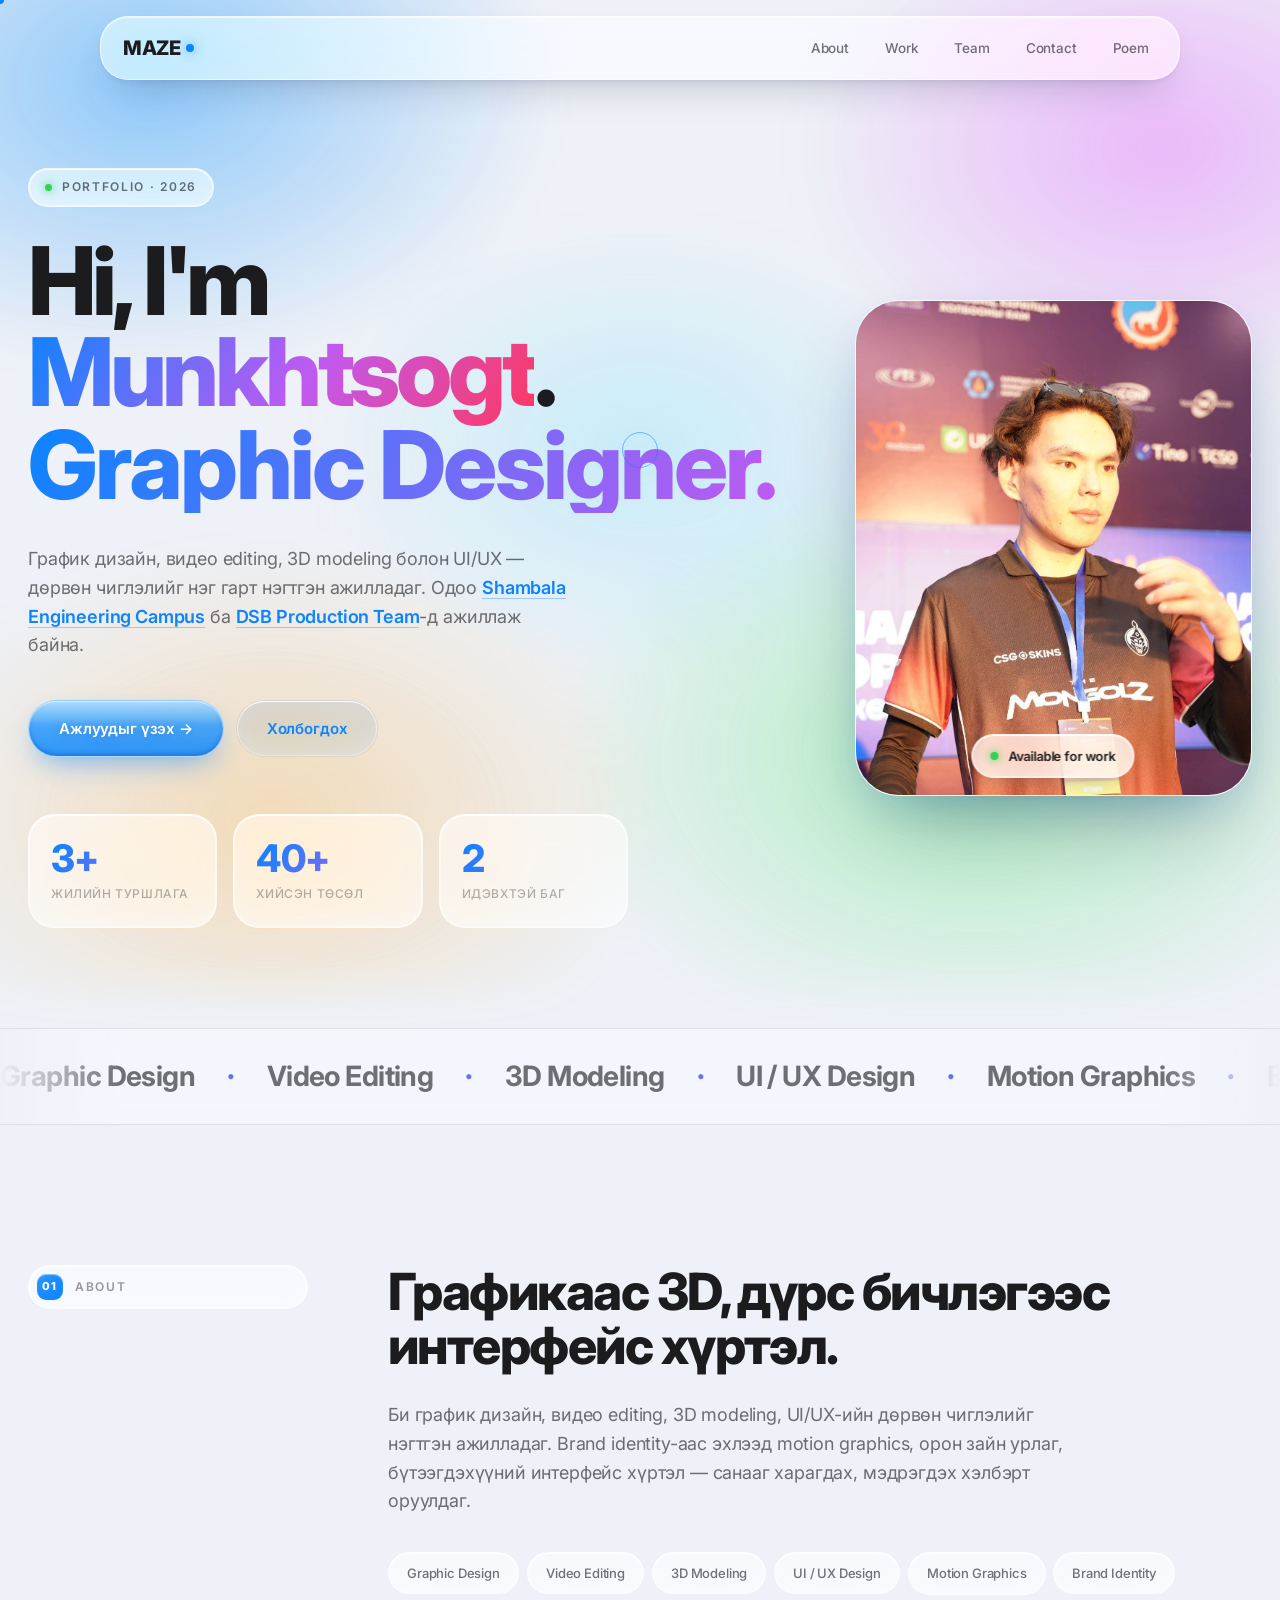
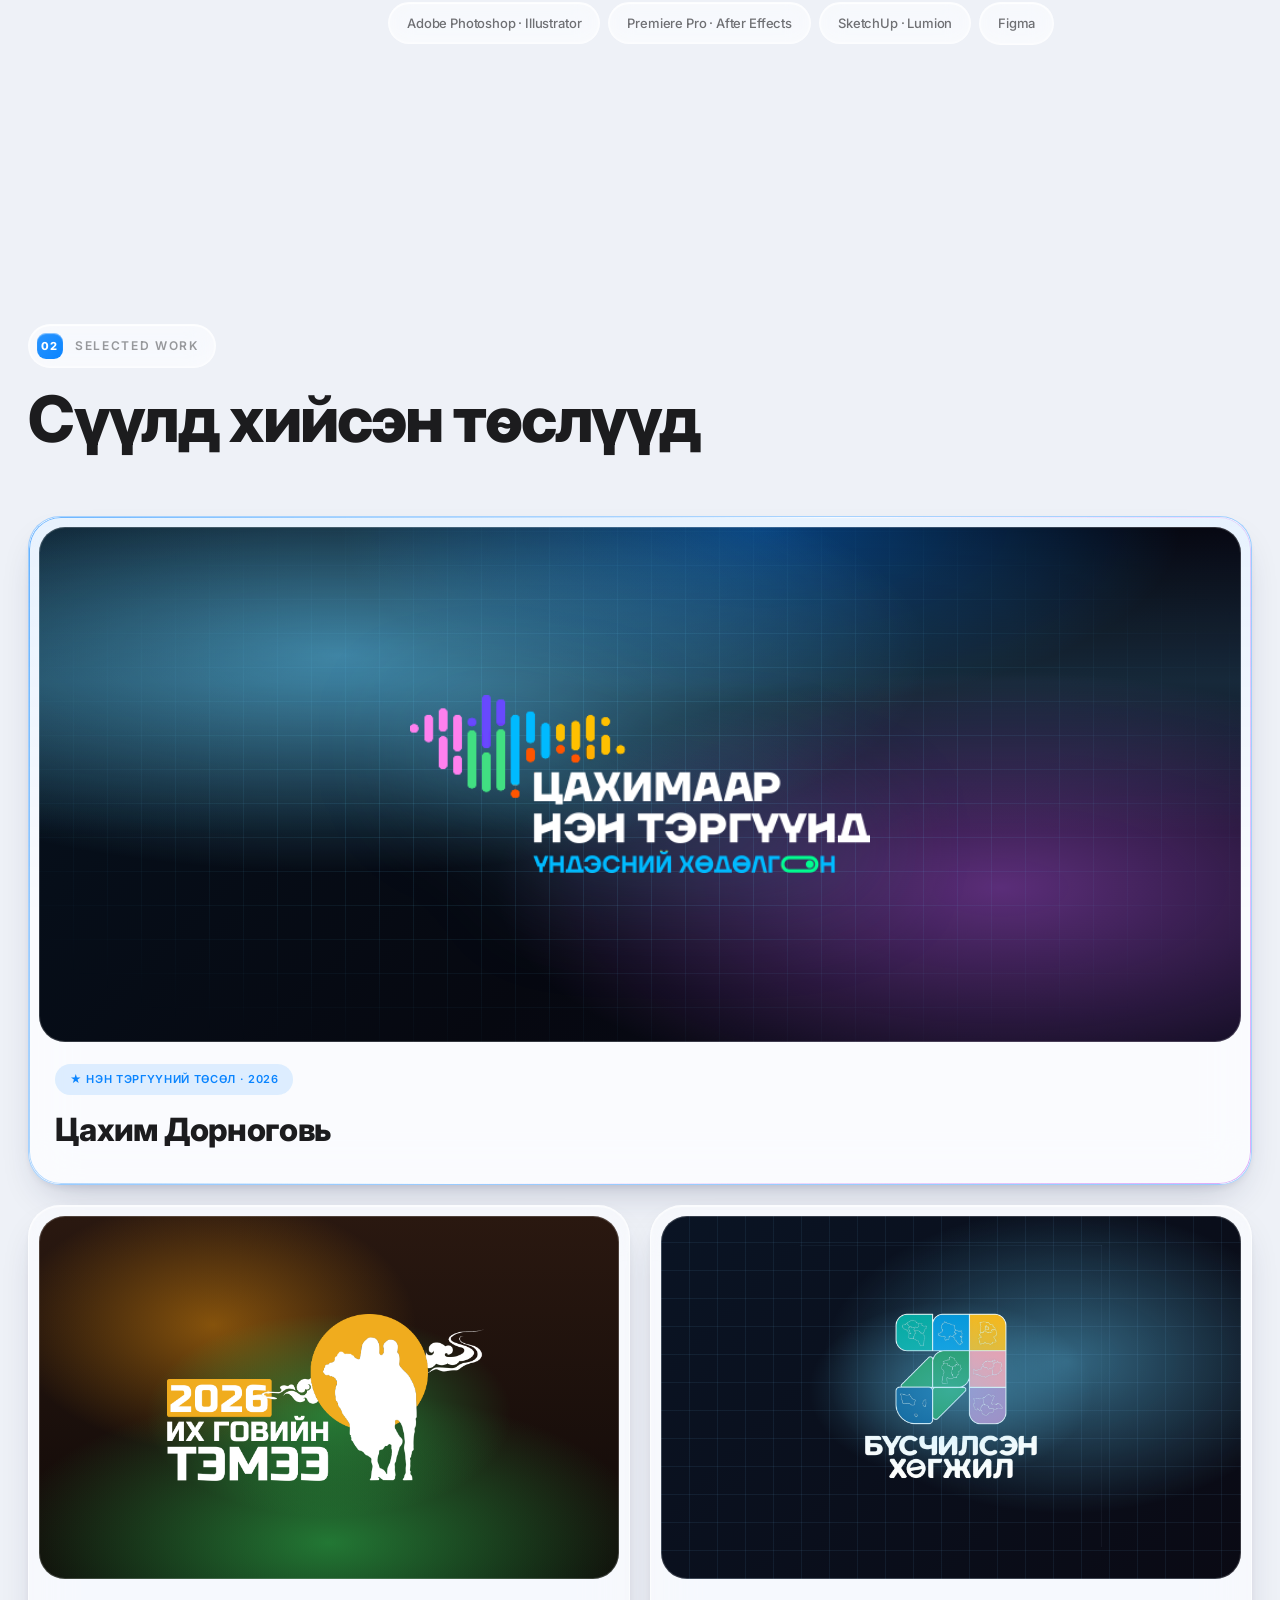
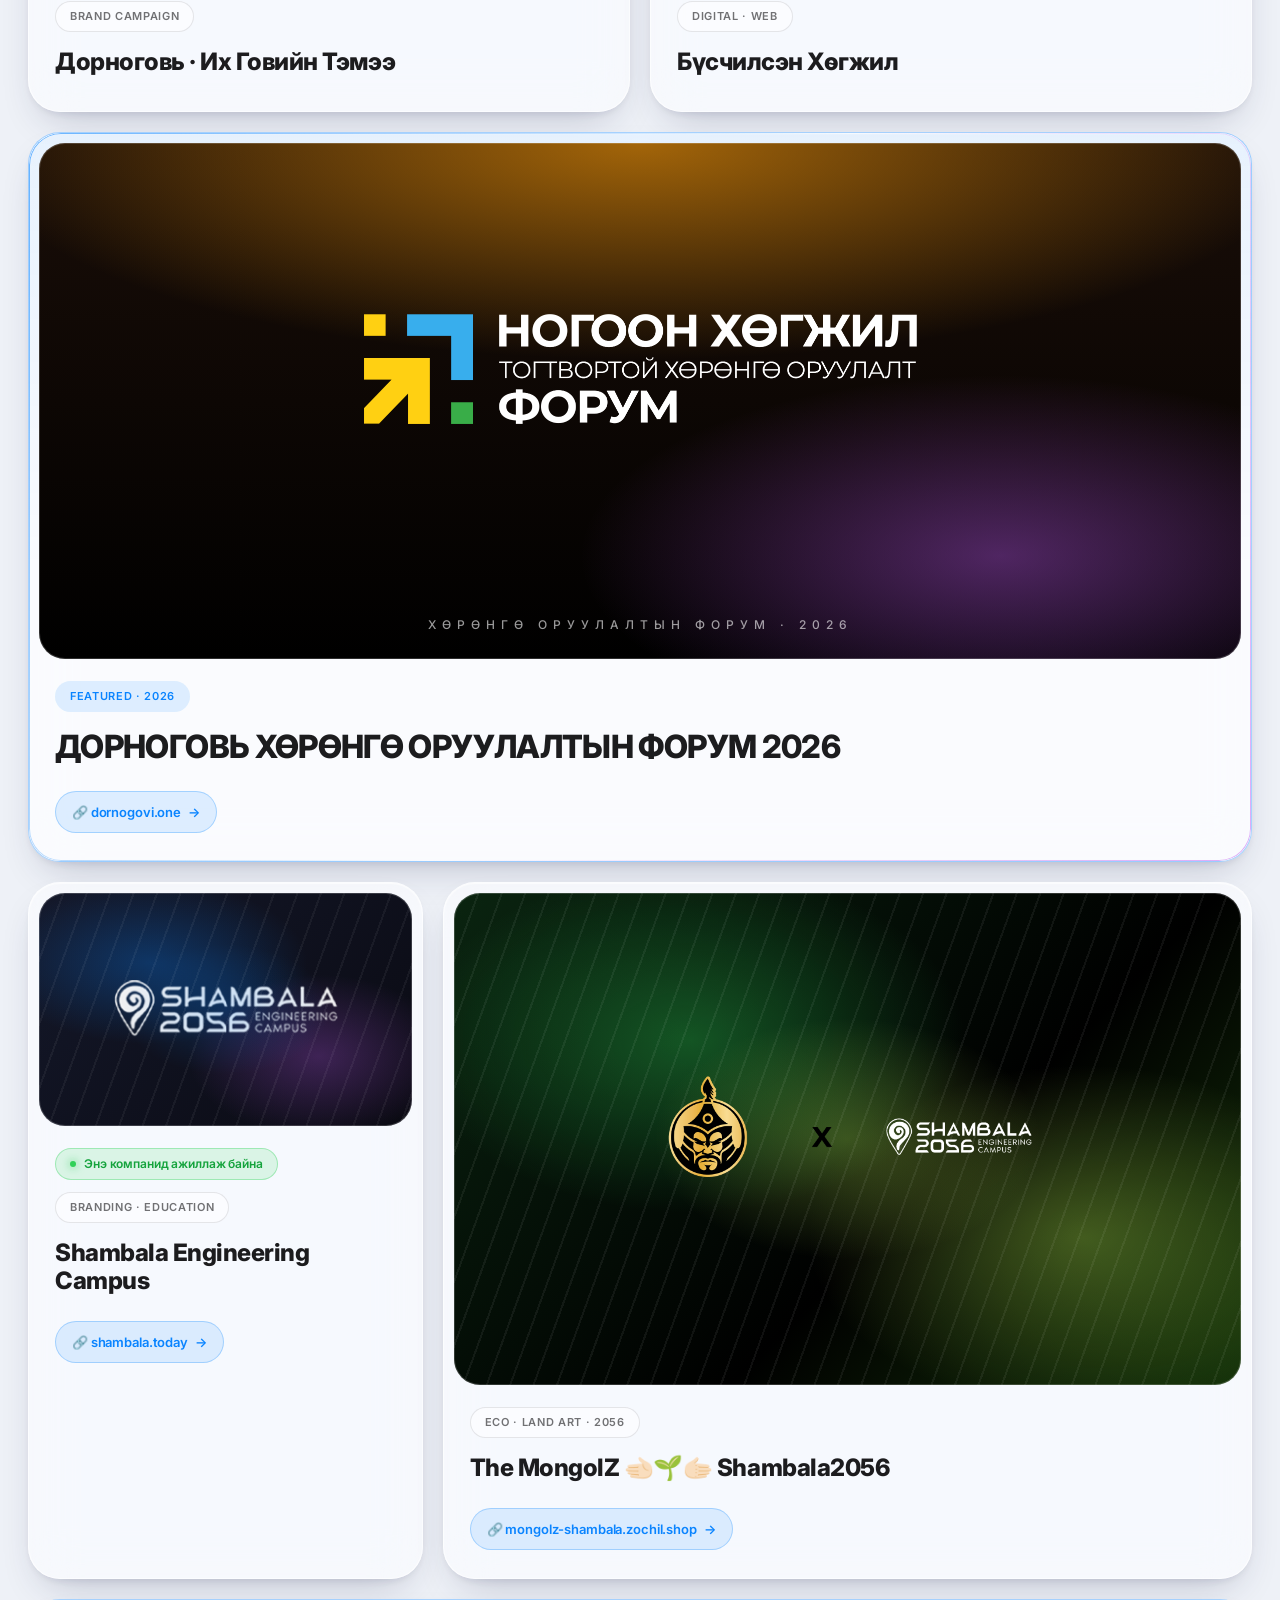
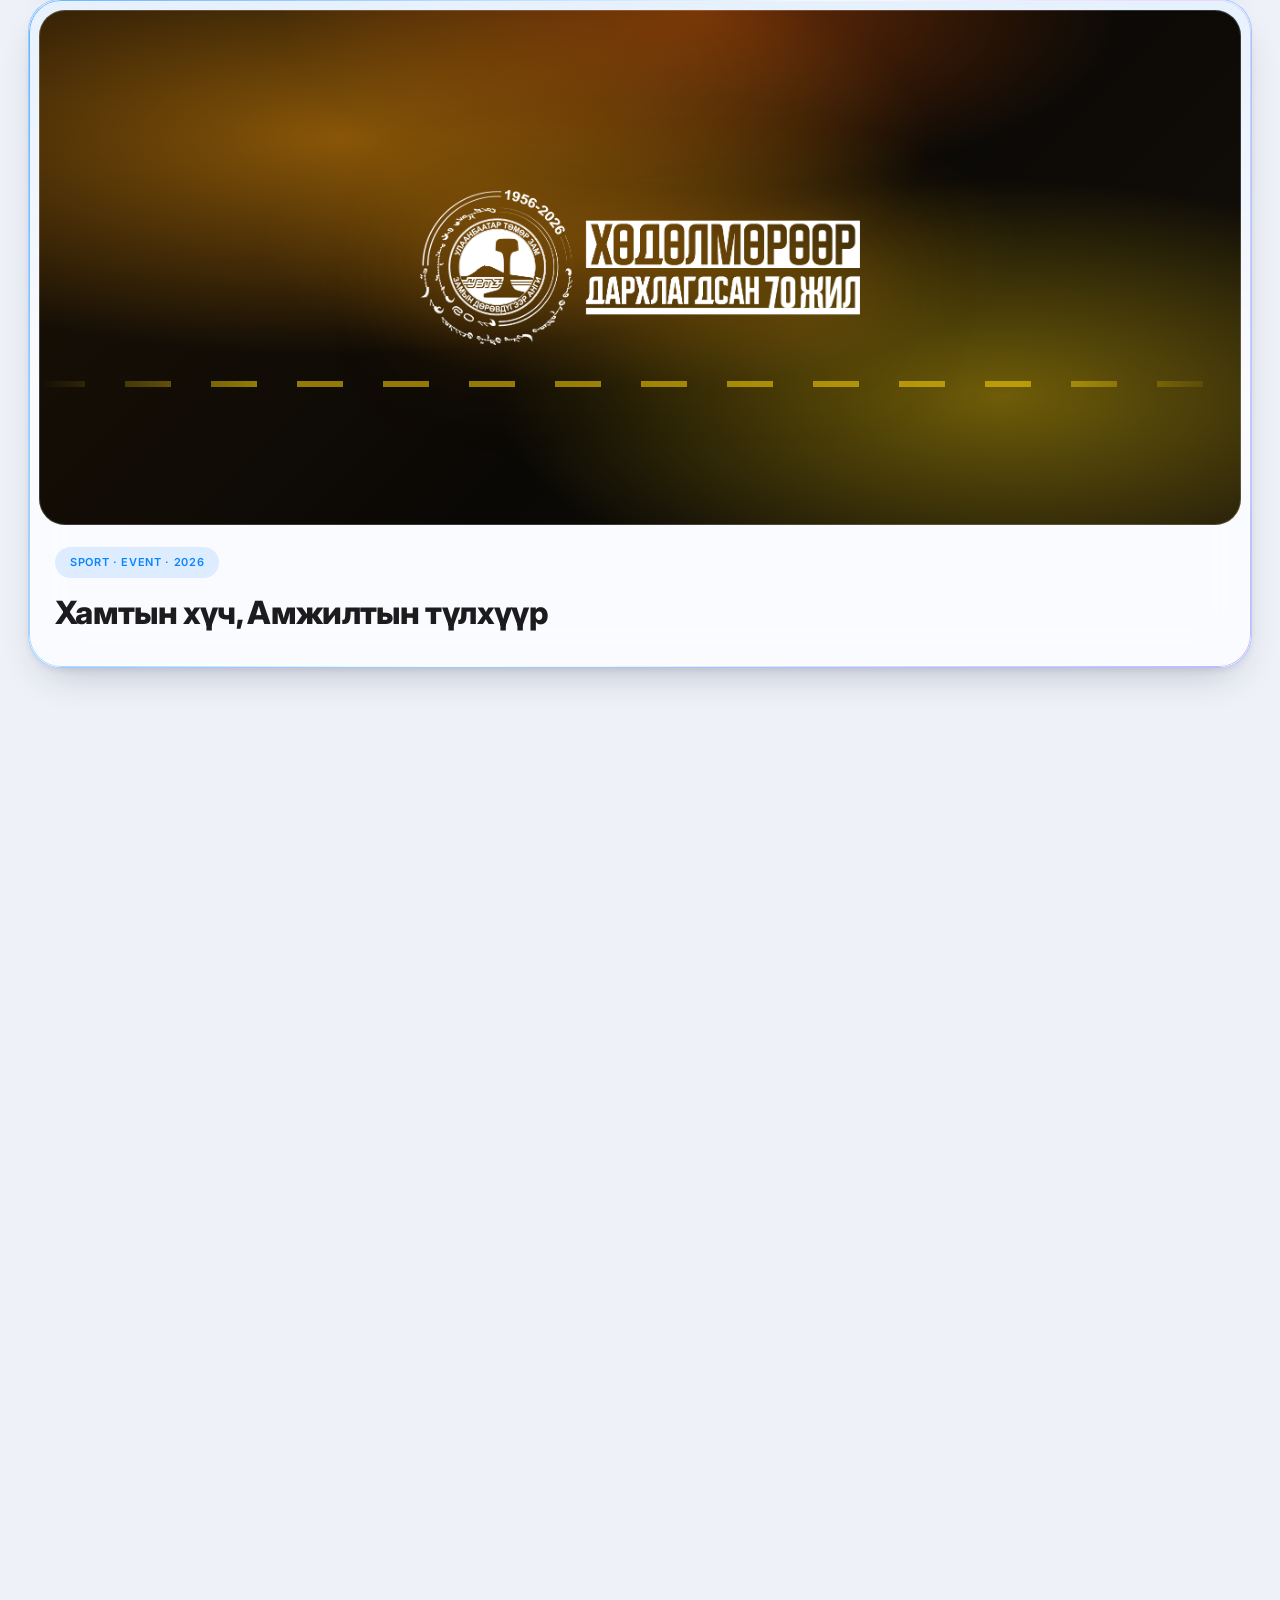
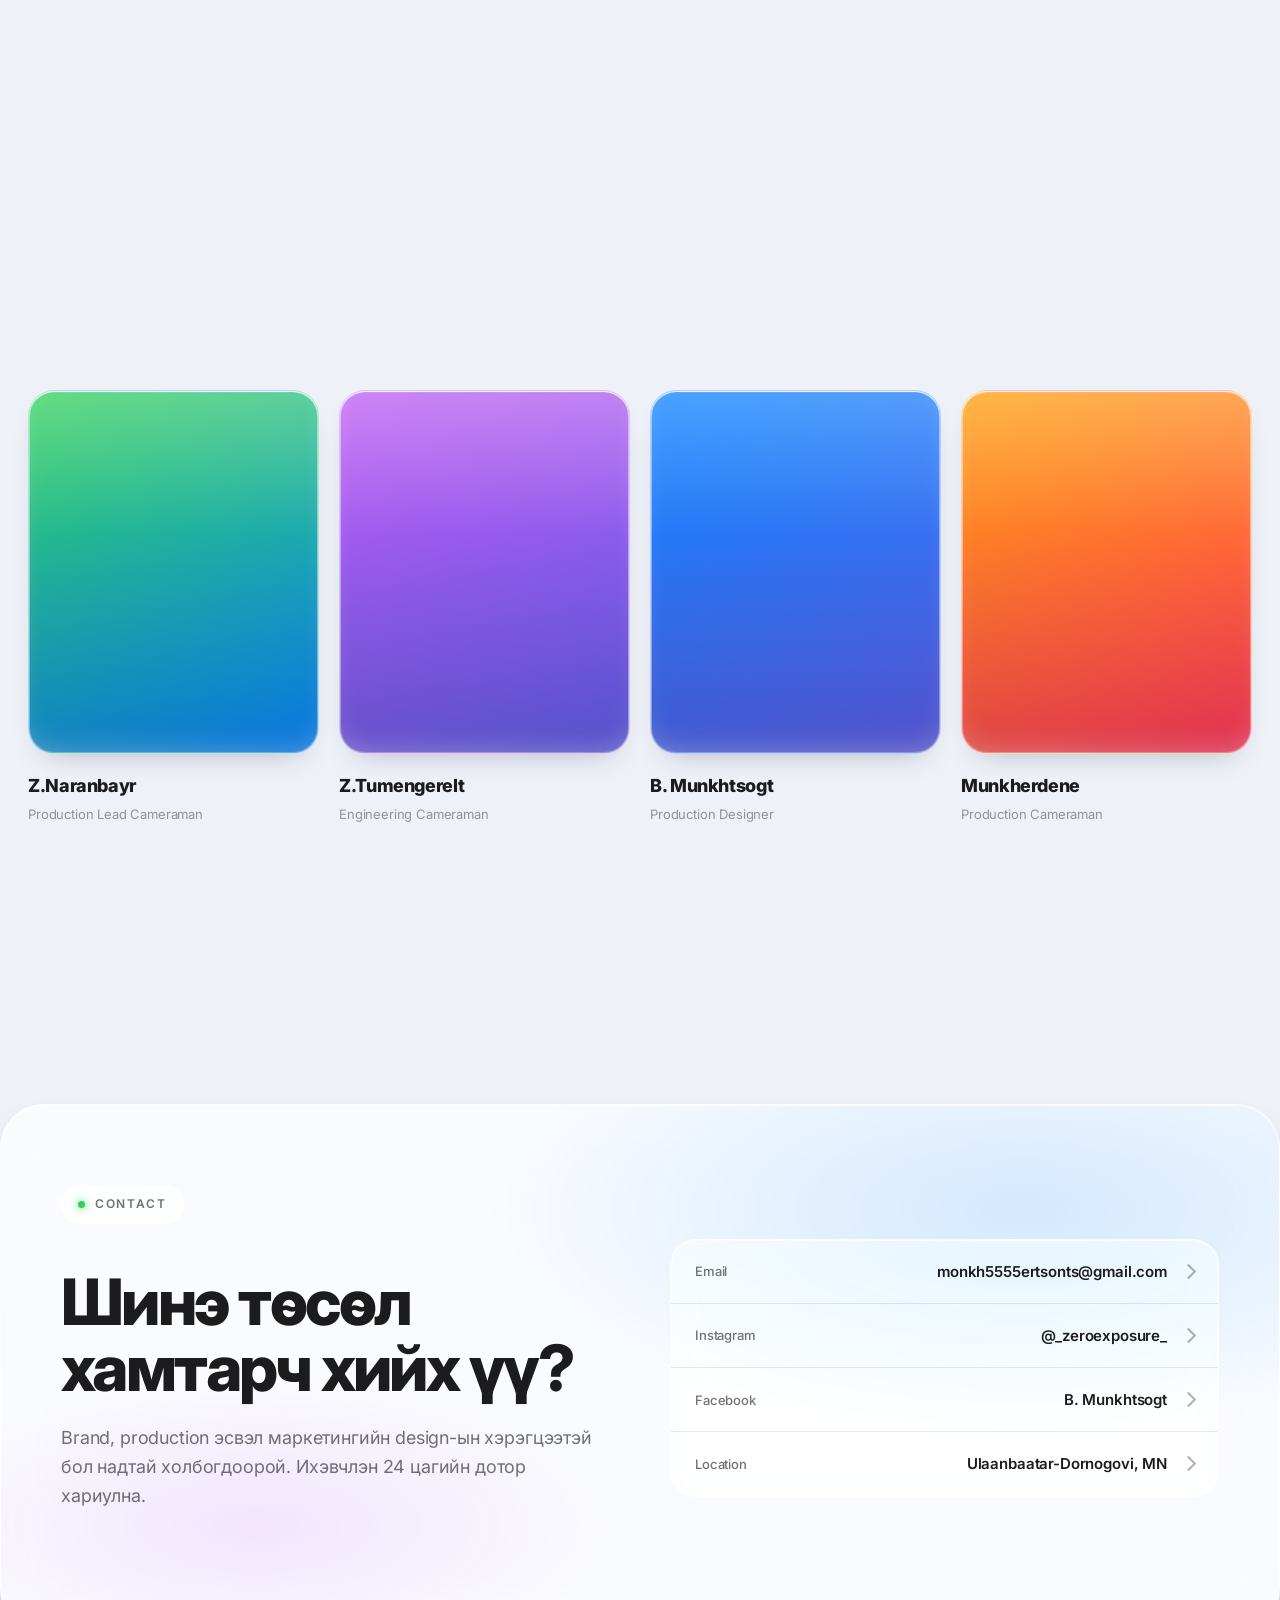
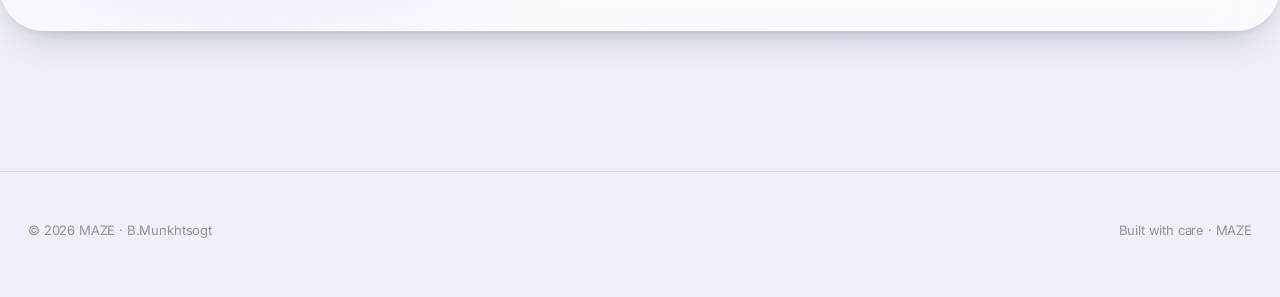
==== commit bd0c00f0: "Fuse iOS liquid-glass material with One UI 8.5 structure Hybrid design: restore iOS frosted transluc" ====
--- a/index.html
+++ b/index.html
@@ -21,7 +21,7 @@
   <link rel="preconnect" href="https://fonts.googleapis.com" />
   <link rel="preconnect" href="https://fonts.gstatic.com" crossorigin />
   <link href="https://fonts.googleapis.com/css2?family=Inter:wght@300;400;500;600;700;800&display=swap" rel="stylesheet" />
-  <link rel="stylesheet" href="styles.css?v=43" />
+  <link rel="stylesheet" href="styles.css?v=44" />
 </head>
 <body>
   <header class="site-header">
--- a/styles.css
+++ b/styles.css
@@ -1,74 +1,84 @@
 /* ==========================================================
-   MAZE — Portfolio · Samsung One UI 8.5 edition
-   Solid surfaces · Soft elevation · Big rounded squircles
-   Samsung blue accent · True-black dark · Settings-list rows
+   MAZE — Portfolio · iOS 26 "Liquid Glass" × Samsung One UI 8.5
+   Fusion: frosted translucent glass + specular edges (iOS)
+   on One UI structure — squircle icon tiles, settings-list
+   rows, tonal pills, bold One UI Sans typography.
    ========================================================== */
 
 :root {
-  /* Surfaces — clean One UI canvas */
-  --bg: #eceff4;
-  --surface: #ffffff;
-  --surface-2: #f3f5f9;
-  --surface-3: #e8ecf2;
-  --ink: #16181d;
-  --ink-2: #5a616b;
-  --ink-3: #8a929c;
-  --muted: #a7adb6;
-
-  /* Header material — slightly translucent, blurred (One UI floating bar) */
-  --header-bg: rgba(255, 255, 255, 0.82);
-
-  /* Accents — Samsung One UI system colors */
-  --accent: #0381fe;          /* Samsung blue */
-  --accent-press: #0a6fe0;
-  --accent-soft: rgba(3, 129, 254, 0.12);
-  --accent-2: #5a5cff;        /* indigo */
-  --violet: #a259ff;
-  --pink: #ff4d6d;
-  --lime: #16c47e;            /* One UI green */
-  --green: #16c47e;
-  --cyan: #00b8d4;
-  --amber: #ff8a00;
+  /* Surfaces — light, airy iOS canvas */
+  --bg: #eef1f7;
+  --bg-2: #e7ebf3;
+  --ink: #1c1c1e;
+  --ink-2: rgba(28, 28, 30, 0.62);
+  --ink-3: rgba(28, 28, 30, 0.44);
+  --muted: rgba(28, 28, 30, 0.34);
+
+  /* Liquid Glass material (iOS) */
+  --glass: rgba(255, 255, 255, 0.55);
+  --glass-2: rgba(255, 255, 255, 0.72);
+  --glass-thin: rgba(255, 255, 255, 0.40);
+  --glass-line: rgba(255, 255, 255, 0.65);
+  --line: rgba(60, 60, 67, 0.12);
+  --line-2: rgba(60, 60, 67, 0.20);
+
+  /* Translucent surface aliases (One UI components keep glass feel) */
+  --surface: rgba(255, 255, 255, 0.62);
+  --surface-2: rgba(255, 255, 255, 0.46);
+  --surface-3: rgba(255, 255, 255, 0.55);
+  --header-bg: rgba(255, 255, 255, 0.55);
+
+  /* Specular / edge light + glass shadow (iOS) */
+  --spec:
+    inset 0 1px 1px rgba(255, 255, 255, 0.9),
+    inset 0 0 0 1px rgba(255, 255, 255, 0.35),
+    inset 0 -16px 32px -20px rgba(255, 255, 255, 0.5);
+  --glass-shadow:
+    0 1px 1px rgba(255, 255, 255, 0.7) inset,
+    0 18px 40px -18px rgba(31, 38, 75, 0.30),
+    0 4px 12px -6px rgba(31, 38, 75, 0.18);
+  /* One UI elevation aliases mapped onto glass depth */
+  --shadow-xs: var(--spec), 0 6px 16px -10px rgba(31, 38, 75, 0.25);
+  --shadow-sm: var(--spec), 0 10px 26px -16px rgba(31, 38, 75, 0.30);
+  --shadow: var(--glass-shadow);
+  --shadow-lg:
+    inset 0 1px 1px rgba(255, 255, 255, 0.8),
+    0 44px 80px -30px rgba(31, 38, 75, 0.45);
+
+  /* Accents — iOS system vibrants, anchored on a Samsung-blue-ish blue */
+  --accent: #0a84ff;          /* systemBlue ≈ One UI blue */
+  --accent-press: #0070e0;
+  --accent-soft: rgba(10, 132, 255, 0.12);
+  --accent-2: #5e5ce6;        /* indigo */
+  --violet: #bf5af2;
+  --pink: #ff375f;
+  --lime: #30d158;
+  --green: #30d158;
+  --cyan: #64d2ff;
+  --amber: #ff9f0a;
   --ink-on-accent: #ffffff;
 
-  /* Legacy aliases (mapped to solid One UI surfaces so any
-     unrestyled selector stays coherent) */
-  --glass: var(--surface);
-  --glass-2: var(--surface);
-  --glass-thin: var(--surface-2);
-  --glass-line: rgba(0, 0, 0, 0.06);
-  --line: rgba(0, 0, 0, 0.08);
-  --line-2: rgba(0, 0, 0, 0.14);
-
-  /* Elevation — soft, diffuse One UI shadows */
-  --shadow-xs: 0 1px 3px rgba(18, 26, 48, 0.06);
-  --shadow-sm: 0 2px 12px rgba(18, 26, 48, 0.07);
-  --shadow: 0 10px 34px rgba(18, 26, 48, 0.10);
-  --shadow-lg: 0 24px 64px rgba(18, 26, 48, 0.15);
-  --spec: var(--shadow-sm);        /* legacy */
-  --glass-shadow: var(--shadow);   /* legacy */
-
-  /* Typography — One UI Sans feel via Inter */
-  --font-display: 'Inter', -apple-system, BlinkMacSystemFont, 'Segoe UI',
-                  system-ui, sans-serif;
-  --font-body: 'Inter', -apple-system, BlinkMacSystemFont, 'Segoe UI',
-               system-ui, sans-serif;
-
-  /* Geometry — generous One UI rounding */
+  /* Typography — SF Pro / One UI Sans feel (Inter fallback) */
+  --font-display: -apple-system, BlinkMacSystemFont, 'SF Pro Display',
+                  'SF Pro Text', 'Inter', system-ui, sans-serif;
+  --font-body: -apple-system, BlinkMacSystemFont, 'SF Pro Text',
+               'Inter', system-ui, sans-serif;
+
+  /* Geometry — One UI generous squircles */
   --radius-sm: 18px;
   --radius: 26px;
   --radius-lg: 32px;
-  --radius-xl: 40px;
-  --max: 1240px;
-
-  /* Motion — One UI decelerate / spring */
+  --radius-xl: 44px;
+  --max: 1280px;
+
+  /* Motion */
   --ease: cubic-bezier(0.33, 0, 0.1, 1);
   --ease-out: cubic-bezier(0.16, 1, 0.3, 1);
-  --spring: cubic-bezier(0.34, 1.4, 0.5, 1);
+  --spring: cubic-bezier(0.34, 1.5, 0.5, 1);
 }
 
 * { box-sizing: border-box; margin: 0; padding: 0; }
-*::selection { background: rgba(3, 129, 254, 0.20); color: var(--ink); }
+*::selection { background: rgba(10, 132, 255, 0.22); color: var(--ink); }
 
 html {
   scroll-behavior: smooth;
@@ -86,7 +96,7 @@
   letter-spacing: -0.01em;
 }
 
-/* Calm One UI backdrop — subtle, mostly clean */
+/* Vibrant blurred backdrop behind the glass (iOS wallpaper feel) */
 body::after {
   content: '';
   position: fixed;
@@ -94,22 +104,25 @@
   pointer-events: none;
   z-index: 0;
   background:
-    radial-gradient(40% 36% at 16% 12%, rgba(3, 129, 254, 0.14), transparent 70%),
-    radial-gradient(36% 34% at 86% 20%, rgba(162, 89, 255, 0.10), transparent 70%),
-    radial-gradient(40% 40% at 78% 84%, rgba(22, 196, 126, 0.08), transparent 70%);
-  filter: blur(30px) saturate(120%);
-  animation: floatMesh 32s ease-in-out infinite;
+    radial-gradient(38% 38% at 18% 16%, rgba(10, 132, 255, 0.40), transparent 70%),
+    radial-gradient(34% 34% at 84% 22%, rgba(191, 90, 242, 0.34), transparent 70%),
+    radial-gradient(40% 40% at 72% 78%, rgba(48, 209, 88, 0.28), transparent 70%),
+    radial-gradient(36% 36% at 26% 84%, rgba(255, 159, 10, 0.26), transparent 70%),
+    radial-gradient(30% 30% at 50% 50%, rgba(100, 210, 255, 0.22), transparent 70%);
+  filter: blur(20px) saturate(150%);
+  animation: floatMesh 26s ease-in-out infinite;
 }
 @keyframes floatMesh {
   0%, 100% { transform: translate(0, 0) scale(1); }
-  50% { transform: translate(2%, 2%) scale(1.04); }
+  33% { transform: translate(3%, 2%) scale(1.05); }
+  66% { transform: translate(-2%, 3%) scale(0.97); }
 }
 
 a { color: inherit; text-decoration: none; }
 img { max-width: 100%; display: block; }
 
 .accent {
-  background: linear-gradient(120deg, var(--accent) 0%, var(--accent-2) 100%);
+  background: linear-gradient(120deg, var(--accent) 0%, var(--violet) 55%, var(--pink) 100%);
   -webkit-background-clip: text;
   background-clip: text;
   color: transparent;
@@ -124,7 +137,7 @@
 }
 
 /* ==========================================================
-   Header — floating One UI bar
+   Header — floating Liquid Glass bar (One UI rounded)
    ========================================================== */
 .site-header {
   position: fixed;
@@ -136,12 +149,11 @@
   max-width: 1080px;
   border-radius: 28px;
   background: var(--header-bg);
-  -webkit-backdrop-filter: saturate(180%) blur(24px);
-  backdrop-filter: saturate(180%) blur(24px);
+  -webkit-backdrop-filter: saturate(200%) blur(28px);
+  backdrop-filter: saturate(200%) blur(28px);
   border: 1px solid var(--glass-line);
-  box-shadow: var(--shadow-sm);
-  transition: top 0.45s var(--ease), background 0.3s var(--ease),
-              box-shadow 0.3s var(--ease);
+  box-shadow: var(--glass-shadow);
+  transition: top 0.45s var(--ease), background 0.3s var(--ease);
 }
 .nav-bar {
   display: flex;
@@ -166,6 +178,7 @@
   border-radius: 50%;
   background: var(--accent);
   margin-left: 4px;
+  box-shadow: 0 0 12px rgba(10, 132, 255, 0.7);
 }
 .nav-links {
   display: flex;
@@ -182,7 +195,8 @@
 }
 .nav-links a:hover {
   color: var(--accent);
-  background: var(--accent-soft);
+  background: rgba(255, 255, 255, 0.7);
+  box-shadow: var(--spec);
 }
 
 .menu-toggle {
@@ -234,8 +248,10 @@
   padding: 9px 16px;
   border: 1px solid var(--glass-line);
   border-radius: 999px;
-  background: var(--surface);
-  box-shadow: var(--shadow-xs);
+  background: var(--glass);
+  box-shadow: var(--spec);
+  -webkit-backdrop-filter: blur(16px) saturate(180%);
+  backdrop-filter: blur(16px) saturate(180%);
 }
 .eyebrow::before {
   content: '';
@@ -243,7 +259,7 @@
   height: 7px;
   border-radius: 50%;
   background: var(--lime);
-  box-shadow: 0 0 8px rgba(22, 196, 126, 0.7);
+  box-shadow: 0 0 10px var(--lime);
   animation: pulse 2s ease-in-out infinite;
 }
 @keyframes pulse {
@@ -255,8 +271,8 @@
   font-family: var(--font-display);
   font-optical-sizing: auto;
   font-size: clamp(46px, 7.4vw, 104px);
-  line-height: 0.98;
-  letter-spacing: -0.04em;
+  line-height: 0.97;
+  letter-spacing: -0.045em;
   font-weight: 800;
   margin-bottom: 32px;
   color: var(--ink);
@@ -282,7 +298,7 @@
   font-family: var(--font-display);
   font-weight: 800;
   letter-spacing: -0.03em;
-  background: linear-gradient(120deg, var(--accent), var(--accent-2));
+  background: linear-gradient(120deg, var(--accent), var(--violet));
   -webkit-background-clip: text;
   background-clip: text;
   color: transparent;
@@ -309,14 +325,14 @@
 .lead a {
   color: var(--accent);
   font-weight: 600;
-  border-bottom: 1px solid rgba(3, 129, 254, 0.35);
+  border-bottom: 1px solid rgba(10, 132, 255, 0.35);
   transition: border-color 0.2s var(--ease), color 0.2s var(--ease);
 }
-.lead a:hover { color: var(--accent-press); border-color: var(--accent-press); }
+.lead a:hover { color: var(--accent-2); border-color: var(--accent-2); }
 
 .hero-cta { display: flex; gap: 12px; flex-wrap: wrap; }
 
-/* One UI buttons — filled pill + tonal pill */
+/* Buttons — iOS liquid-glass primary + One UI tonal pill */
 .btn {
   display: inline-flex;
   align-items: center;
@@ -329,28 +345,51 @@
   border: 1px solid transparent;
   cursor: pointer;
   position: relative;
-  transition: transform 0.2s var(--ease), background 0.25s var(--ease),
-              color 0.25s var(--ease), box-shadow 0.25s var(--ease);
+  overflow: hidden;
+  transition: transform 0.3s var(--ease), background 0.3s var(--ease),
+              color 0.3s var(--ease), border-color 0.3s var(--ease),
+              box-shadow 0.3s var(--ease);
 }
 .btn:active { transform: scale(0.97); }
-/* Primary — solid Samsung blue */
+/* Liquid glass sheen sweep */
+.btn-primary::after {
+  content: '';
+  position: absolute;
+  inset: 0;
+  background: linear-gradient(180deg, rgba(255, 255, 255, 0.5), transparent 45%);
+  pointer-events: none;
+}
+/* Primary — tinted blue liquid glass (iOS) */
 .btn-primary {
-  background: var(--accent);
+  background: linear-gradient(180deg, rgba(60, 170, 255, 0.82), rgba(10, 132, 255, 0.86));
   color: #fff;
-  box-shadow: 0 8px 22px -8px rgba(3, 129, 254, 0.6);
+  border-color: rgba(255, 255, 255, 0.5);
+  -webkit-backdrop-filter: blur(18px) saturate(200%);
+  backdrop-filter: blur(18px) saturate(200%);
+  text-shadow: 0 1px 8px rgba(8, 70, 160, 0.35);
+  box-shadow:
+    inset 0 1px 1px rgba(255, 255, 255, 0.65),
+    inset 0 -2px 4px rgba(8, 70, 160, 0.35),
+    0 12px 30px -10px rgba(10, 132, 255, 0.6);
 }
 .btn-primary:hover {
-  background: var(--accent-press);
+  background: linear-gradient(180deg, rgba(82, 188, 255, 0.92), rgba(10, 132, 255, 0.94));
   transform: translateY(-2px);
-  box-shadow: 0 14px 30px -10px rgba(3, 129, 254, 0.7);
-}
-/* Secondary — tonal (filled-tonal) */
+  box-shadow:
+    inset 0 1px 1px rgba(255, 255, 255, 0.75),
+    inset 0 -2px 4px rgba(8, 70, 160, 0.4),
+    0 20px 44px -10px rgba(10, 132, 255, 0.78);
+}
+/* Secondary — One UI tonal on glass */
 .btn-ghost {
   background: var(--accent-soft);
   color: var(--accent);
+  -webkit-backdrop-filter: blur(18px) saturate(180%);
+  backdrop-filter: blur(18px) saturate(180%);
+  box-shadow: var(--spec);
 }
 .btn-ghost:hover {
-  background: rgba(3, 129, 254, 0.18);
+  background: rgba(10, 132, 255, 0.18);
   transform: translateY(-2px);
 }
 
@@ -371,7 +410,10 @@
   position: relative;
   background: linear-gradient(135deg, #dbe7ff 0%, #efe3ff 50%, #ffe6ef 100%);
   border: 1px solid var(--glass-line);
-  box-shadow: var(--shadow-lg);
+  box-shadow:
+    inset 0 1px 1px rgba(255, 255, 255, 0.9),
+    0 40px 90px -30px rgba(31, 38, 75, 0.45),
+    0 16px 50px -20px rgba(10, 132, 255, 0.25);
   transform-style: preserve-3d;
   transition: transform 0.5s var(--ease);
 }
@@ -381,8 +423,19 @@
   inset: 0;
   z-index: 1;
   background:
-    radial-gradient(70% 50% at 50% 0%, rgba(255, 255, 255, 0.45), transparent 60%),
-    radial-gradient(50% 50% at 90% 100%, rgba(162, 89, 255, 0.20), transparent 60%);
+    radial-gradient(70% 50% at 50% 0%, rgba(255, 255, 255, 0.55), transparent 60%),
+    radial-gradient(50% 50% at 90% 100%, rgba(191, 90, 242, 0.25), transparent 60%);
+}
+.photo-frame::after {
+  content: '';
+  position: absolute;
+  inset: 0;
+  z-index: 1;
+  background: repeating-linear-gradient(
+    45deg,
+    rgba(255, 255, 255, 0.06) 0 1px,
+    transparent 1px 16px
+  );
 }
 .photo-placeholder {
   position: absolute;
@@ -410,9 +463,11 @@
   align-items: center;
   gap: 10px;
   padding: 11px 18px;
-  background: var(--surface);
+  background: var(--glass-2);
   border: 1px solid var(--glass-line);
-  box-shadow: var(--shadow);
+  box-shadow: var(--spec), 0 10px 24px -12px rgba(31, 38, 75, 0.4);
+  -webkit-backdrop-filter: blur(18px) saturate(180%);
+  backdrop-filter: blur(18px) saturate(180%);
   border-radius: 999px;
   font-size: 13px;
   font-weight: 600;
@@ -428,15 +483,15 @@
   height: 8px;
   border-radius: 50%;
   background: var(--lime);
-  box-shadow: 0 0 8px rgba(22, 196, 126, 0.7);
+  box-shadow: 0 0 10px var(--lime);
   animation: pulse 2s ease-in-out infinite;
 }
 
-/* Floating stats — One UI quick-panel tiles */
+/* Floating stats — glass quick-panel tiles */
 .hero-stats {
   display: grid;
   grid-template-columns: repeat(3, 1fr);
-  gap: 14px;
+  gap: 16px;
   margin-top: 56px;
   max-width: 600px;
 }
@@ -444,13 +499,15 @@
   padding: 24px 22px;
   border: 1px solid var(--glass-line);
   border-radius: var(--radius);
-  background: var(--surface);
-  box-shadow: var(--shadow-sm);
-  transition: transform 0.25s var(--ease), box-shadow 0.25s var(--ease);
+  background: var(--glass);
+  box-shadow: var(--spec);
+  -webkit-backdrop-filter: blur(18px) saturate(180%);
+  backdrop-filter: blur(18px) saturate(180%);
+  transition: transform 0.3s var(--ease), box-shadow 0.3s var(--ease);
 }
 .stat:hover {
   transform: translateY(-4px);
-  box-shadow: var(--shadow);
+  box-shadow: var(--spec), 0 18px 40px -18px rgba(31, 38, 75, 0.35);
 }
 .stat-num {
   font-family: var(--font-display);
@@ -458,13 +515,16 @@
   font-weight: 800;
   letter-spacing: -0.03em;
   line-height: 1;
-  color: var(--accent);
+  background: linear-gradient(120deg, var(--accent), var(--violet));
+  -webkit-background-clip: text;
+  background-clip: text;
+  color: transparent;
 }
 .stat-label {
   font-size: 12px;
-  color: var(--ink-3);
+  color: var(--muted);
   margin-top: 8px;
-  letter-spacing: 0.04em;
+  letter-spacing: 0.05em;
   text-transform: uppercase;
   font-weight: 500;
 }
@@ -477,7 +537,9 @@
   border-bottom: 1px solid var(--line);
   overflow: hidden;
   padding: 26px 0;
-  background: var(--surface);
+  background: var(--glass-thin);
+  -webkit-backdrop-filter: blur(12px) saturate(160%);
+  backdrop-filter: blur(12px) saturate(160%);
   position: relative;
   z-index: 2;
 }
@@ -493,11 +555,11 @@
 }
 .marquee::before {
   left: 0;
-  background: linear-gradient(90deg, var(--surface) 0%, transparent 100%);
+  background: linear-gradient(90deg, var(--bg) 0%, transparent 100%);
 }
 .marquee::after {
   right: 0;
-  background: linear-gradient(-90deg, var(--surface) 0%, transparent 100%);
+  background: linear-gradient(-90deg, var(--bg) 0%, transparent 100%);
 }
 .marquee-track {
   display: flex;
@@ -512,7 +574,10 @@
 }
 .marquee-track span:nth-child(even) {
   font-weight: 800;
-  color: var(--accent);
+  background: linear-gradient(120deg, var(--accent), var(--violet));
+  -webkit-background-clip: text;
+  background-clip: text;
+  color: transparent;
 }
 @keyframes marquee {
   from { transform: translateX(0); }
@@ -530,9 +595,9 @@
 .section-head { margin-bottom: 64px; max-width: 800px; }
 .section-head h2 {
   font-family: var(--font-display);
-  font-size: clamp(36px, 5vw, 64px);
+  font-size: clamp(36px, 5vw, 68px);
   letter-spacing: -0.03em;
-  line-height: 1.04;
+  line-height: 1.02;
   margin-top: 18px;
   font-weight: 800;
   color: var(--ink);
@@ -551,27 +616,30 @@
   align-items: center;
   gap: 12px;
   font-size: 12px;
-  letter-spacing: 0.12em;
+  letter-spacing: 0.14em;
   text-transform: uppercase;
-  color: var(--ink-2);
+  color: var(--ink-3);
   font-weight: 600;
   padding: 8px 16px 8px 8px;
   border: 1px solid var(--glass-line);
   border-radius: 999px;
-  background: var(--surface);
-  box-shadow: var(--shadow-xs);
-}
-.section-label.light { color: var(--ink-2); }
+  background: var(--glass);
+  box-shadow: var(--spec);
+  -webkit-backdrop-filter: blur(14px) saturate(180%);
+  backdrop-filter: blur(14px) saturate(180%);
+}
+.section-label.light { color: var(--ink-3); }
 .section-label .num {
   display: inline-grid;
   place-items: center;
   width: 26px;
   height: 26px;
-  border-radius: 9px;            /* rounded square — One UI icon */
-  background: linear-gradient(135deg, #2a9bff, var(--accent));
+  border-radius: 9px;             /* One UI rounded-square icon */
+  background: linear-gradient(135deg, #2a95ff, var(--accent));
   color: #fff;
   font-size: 11px;
   font-weight: 800;
+  box-shadow: inset 0 1px 1px rgba(255, 255, 255, 0.5);
 }
 
 .section-badge {
@@ -583,8 +651,8 @@
   font-size: 13px;
   font-weight: 600;
   color: var(--green);
-  background: rgba(22, 196, 126, 0.12);
-  border: 1px solid rgba(22, 196, 126, 0.28);
+  background: rgba(48, 209, 88, 0.12);
+  border: 1px solid rgba(48, 209, 88, 0.30);
   border-radius: 999px;
   letter-spacing: -0.01em;
   width: max-content;
@@ -595,7 +663,7 @@
   height: 6px;
   border-radius: 50%;
   background: var(--green);
-  box-shadow: 0 0 8px rgba(22, 196, 126, 0.7);
+  box-shadow: 0 0 10px var(--green);
   animation: pulse 2s ease-in-out infinite;
 }
 
@@ -610,8 +678,8 @@
 }
 .about-body h2 {
   font-family: var(--font-display);
-  font-size: clamp(32px, 4vw, 52px);
-  line-height: 1.08;
+  font-size: clamp(32px, 4vw, 56px);
+  line-height: 1.05;
   letter-spacing: -0.03em;
   margin-bottom: 28px;
   font-weight: 800;
@@ -630,28 +698,29 @@
   flex-wrap: wrap;
   gap: 8px;
 }
-/* One UI chips */
+/* Glass chips */
 .skills li {
   padding: 10px 18px;
   border: 1px solid var(--glass-line);
   border-radius: 999px;
   font-size: 13px;
   font-weight: 500;
-  background: var(--surface);
-  box-shadow: var(--shadow-xs);
+  background: var(--glass);
+  box-shadow: var(--spec);
+  -webkit-backdrop-filter: blur(12px) saturate(160%);
+  backdrop-filter: blur(12px) saturate(160%);
   color: var(--ink-2);
-  transition: color 0.2s var(--ease), background 0.2s var(--ease),
-              transform 0.2s var(--ease);
+  transition: color 0.2s var(--ease), transform 0.2s var(--ease),
+              box-shadow 0.2s var(--ease);
 }
 .skills li:hover {
   color: var(--accent);
-  background: var(--accent-soft);
-  border-color: transparent;
   transform: translateY(-2px);
+  box-shadow: var(--spec), 0 12px 26px -14px rgba(10, 132, 255, 0.5);
 }
 
 /* ==========================================================
-   Work — One UI card grid
+   Work — Bento grid of Liquid Glass cards
    ========================================================== */
 .work-grid {
   display: grid;
@@ -665,10 +734,12 @@
   border-radius: var(--radius-lg);
   overflow: hidden;
   border: 1px solid var(--glass-line);
-  background: var(--surface);
-  box-shadow: var(--shadow-sm);
+  background: var(--glass);
+  box-shadow: var(--glass-shadow);
+  -webkit-backdrop-filter: blur(24px) saturate(180%);
+  backdrop-filter: blur(24px) saturate(180%);
   cursor: pointer;
-  transition: transform 0.3s var(--ease), box-shadow 0.3s var(--ease);
+  transition: transform 0.4s var(--ease), box-shadow 0.3s var(--ease);
   display: flex;
   flex-direction: column;
   min-height: 320px;
@@ -679,7 +750,7 @@
   inset: 0;
   background: radial-gradient(
     600px circle at var(--mx, 50%) var(--my, 50%),
-    rgba(3, 129, 254, 0.07),
+    rgba(10, 132, 255, 0.10),
     transparent 40%
   );
   opacity: 0;
@@ -689,7 +760,9 @@
 }
 .work-card:hover {
   transform: translateY(-6px);
-  box-shadow: var(--shadow-lg);
+  box-shadow:
+    inset 0 1px 1px rgba(255, 255, 255, 0.8),
+    0 44px 80px -30px rgba(31, 38, 75, 0.45);
 }
 .work-card:hover::before { opacity: 1; }
 .work-card:focus-visible {
@@ -713,7 +786,7 @@
   overflow: hidden;
   margin: 10px 10px 0;
   border-radius: var(--radius);
-  box-shadow: inset 0 0 0 1px rgba(255, 255, 255, 0.10);
+  box-shadow: inset 0 0 0 1px rgba(255, 255, 255, 0.18);
 }
 .work-card-feature .work-thumb { aspect-ratio: 21 / 9; }
 
@@ -785,7 +858,7 @@
 }
 
 /* Priority ring */
-.work-card-priority { border-color: rgba(3, 129, 254, 0.40); }
+.work-card-priority { border-color: rgba(10, 132, 255, 0.45); }
 
 /* Camel */
 .thumb-camel {
@@ -1074,12 +1147,29 @@
   50% { opacity: 1; }
 }
 
-/* Featured card extra */
+/* Featured card — iOS gradient border + tint */
 .work-card-feature {
-  border-color: rgba(3, 129, 254, 0.30);
+  border-color: rgba(10, 132, 255, 0.35);
   background:
-    linear-gradient(180deg, rgba(3, 129, 254, 0.06) 0%, transparent 60%),
-    var(--surface);
+    linear-gradient(180deg, rgba(10, 132, 255, 0.08) 0%, transparent 60%),
+    var(--glass-2);
+}
+.work-card-feature::after {
+  content: '';
+  position: absolute;
+  inset: 0;
+  border-radius: var(--radius-lg);
+  padding: 1px;
+  background: linear-gradient(120deg, rgba(10, 132, 255, 0.6), transparent 50%, rgba(191, 90, 242, 0.5));
+  -webkit-mask:
+    linear-gradient(#fff 0 0) content-box,
+    linear-gradient(#fff 0 0);
+  mask:
+    linear-gradient(#fff 0 0) content-box,
+    linear-gradient(#fff 0 0);
+  -webkit-mask-composite: xor;
+  mask-composite: exclude;
+  pointer-events: none;
 }
 .tag-accent {
   border-color: transparent !important;
@@ -1105,9 +1195,9 @@
   font-size: 12px;
   font-weight: 600;
   letter-spacing: -0.01em;
-  color: var(--green);
-  background: rgba(22, 196, 126, 0.14);
-  border: 1px solid rgba(22, 196, 126, 0.30);
+  color: #14a33c;
+  background: rgba(48, 209, 88, 0.14);
+  border: 1px solid rgba(48, 209, 88, 0.35);
   border-radius: 999px;
 }
 .work-badge::before {
@@ -1115,28 +1205,28 @@
   width: 6px;
   height: 6px;
   border-radius: 50%;
-  background: var(--green);
-  box-shadow: 0 0 8px rgba(22, 196, 126, 0.7);
+  background: var(--lime);
+  box-shadow: 0 0 10px var(--lime);
   animation: pulse 2s ease-in-out infinite;
 }
 .tag {
   display: inline-block;
   padding: 6px 14px;
-  border: 1px solid transparent;
+  border: 1px solid var(--line);
   border-radius: 999px;
   font-size: 11px;
   letter-spacing: 0.06em;
   text-transform: uppercase;
   color: var(--ink-2);
   margin-bottom: 16px;
-  background: var(--surface-3);
+  background: rgba(255, 255, 255, 0.5);
   width: max-content;
   font-weight: 600;
 }
 .work-meta h3 {
   font-family: var(--font-display);
   font-size: 24px;
-  line-height: 1.18;
+  line-height: 1.16;
   letter-spacing: -0.02em;
   margin-bottom: 8px;
   font-weight: 800;
@@ -1184,7 +1274,7 @@
   width: 7px;
   height: 7px;
   border-radius: 3px;
-  background: var(--accent);
+  background: linear-gradient(135deg, var(--accent), var(--violet));
 }
 .work-loc {
   display: flex;
@@ -1218,14 +1308,16 @@
   letter-spacing: -0.01em;
   color: var(--accent);
   background: var(--accent-soft);
-  border: 1px solid transparent;
+  border: 1px solid rgba(10, 132, 255, 0.28);
   position: relative;
   z-index: 3;
-  transition: background 0.25s var(--ease), transform 0.25s var(--ease);
+  transition: background 0.25s var(--ease), transform 0.25s var(--ease),
+              box-shadow 0.25s var(--ease);
 }
 .work-link:hover {
-  background: rgba(3, 129, 254, 0.18);
+  background: rgba(10, 132, 255, 0.2);
   transform: translateY(-1px);
+  box-shadow: 0 8px 22px -8px rgba(10, 132, 255, 0.6);
 }
 .work-link .work-link-arrow {
   transition: transform 0.25s var(--ease);
@@ -1256,27 +1348,27 @@
   aspect-ratio: 4 / 5;
   border-radius: var(--radius);
   margin-bottom: 18px;
-  background: var(--surface);
+  background: var(--glass);
   border: 1px solid var(--glass-line);
-  box-shadow: var(--shadow-sm);
+  box-shadow: var(--spec), 0 14px 30px -18px rgba(31, 38, 75, 0.35);
   position: relative;
   overflow: hidden;
-  transition: transform 0.3s var(--ease), box-shadow 0.3s var(--ease);
+  transition: transform 0.4s var(--ease), box-shadow 0.3s var(--ease);
 }
 .member:hover .avatar {
   transform: translateY(-6px);
-  box-shadow: var(--shadow);
+  box-shadow: var(--spec), 0 24px 44px -18px rgba(31, 38, 75, 0.4);
 }
 .avatar::after {
   content: '';
   position: absolute;
   inset: 0;
-  background: linear-gradient(180deg, rgba(255,255,255,0.18) 0%, transparent 40%, rgba(0, 0, 0, 0.10));
-}
-.avatar-1 { background: linear-gradient(160deg, #0381fe 0%, #5a5cff 100%); }
-.avatar-2 { background: linear-gradient(160deg, #16c47e 0%, #0381fe 100%); }
-.avatar-3 { background: linear-gradient(160deg, #a259ff 0%, #5a5cff 100%); }
-.avatar-4 { background: linear-gradient(160deg, #ff8a00 0%, #ff4d6d 100%); }
+  background: linear-gradient(180deg, rgba(255,255,255,0.25) 0%, transparent 40%, rgba(0, 0, 0, 0.12));
+}
+.avatar-1 { background: linear-gradient(160deg, #0a84ff 0%, #5e5ce6 100%); }
+.avatar-2 { background: linear-gradient(160deg, #30d158 0%, #0a84ff 100%); }
+.avatar-3 { background: linear-gradient(160deg, #bf5af2 0%, #5e5ce6 100%); }
+.avatar-4 { background: linear-gradient(160deg, #ff9f0a 0%, #ff375f 100%); }
 .member h4 {
   font-family: var(--font-display);
   font-size: 18px;
@@ -1291,7 +1383,7 @@
 }
 
 /* ==========================================================
-   Contact — One UI grouped settings list
+   Contact — One UI grouped settings list on glass
    ========================================================== */
 .section-contact {
   position: relative;
@@ -1301,11 +1393,13 @@
   padding: 80px 60px;
   border-radius: var(--radius-xl);
   background:
-    radial-gradient(60% 60% at 80% 20%, rgba(3, 129, 254, 0.10), transparent 70%),
-    radial-gradient(40% 40% at 20% 80%, rgba(162, 89, 255, 0.08), transparent 70%),
-    var(--surface);
+    radial-gradient(60% 60% at 80% 20%, rgba(10, 132, 255, 0.16), transparent 70%),
+    radial-gradient(40% 40% at 20% 80%, rgba(191, 90, 242, 0.14), transparent 70%),
+    var(--glass-2);
   border: 1px solid var(--glass-line);
-  box-shadow: var(--shadow);
+  box-shadow: var(--glass-shadow);
+  -webkit-backdrop-filter: blur(28px) saturate(180%);
+  backdrop-filter: blur(28px) saturate(180%);
 }
 .contact-grid {
   display: grid;
@@ -1313,12 +1407,12 @@
   gap: 60px;
   align-items: center;
 }
-.section-contact .eyebrow { background: var(--surface-2); }
+.section-contact .eyebrow { background: rgba(255, 255, 255, 0.6); }
 .section-contact h2 {
   font-family: var(--font-display);
-  font-size: clamp(36px, 5vw, 64px);
+  font-size: clamp(36px, 5vw, 68px);
   letter-spacing: -0.04em;
-  line-height: 1.04;
+  line-height: 1.02;
   margin: 18px 0 24px;
   font-weight: 800;
   color: var(--ink);
@@ -1326,8 +1420,10 @@
 .contact-card {
   border: 1px solid var(--glass-line);
   border-radius: var(--radius);
-  background: var(--surface-2);
-  box-shadow: var(--shadow-xs);
+  background: rgba(255, 255, 255, 0.5);
+  box-shadow: var(--spec);
+  -webkit-backdrop-filter: blur(16px) saturate(170%);
+  backdrop-filter: blur(16px) saturate(170%);
   overflow: hidden;
 }
 .contact-row {
@@ -1337,15 +1433,13 @@
   gap: 16px;
   padding: 20px 24px;
   border-bottom: 1px solid var(--line);
-  transition: background 0.2s var(--ease);
+  transition: background 0.25s var(--ease);
   position: relative;
 }
 .contact-row:last-child { border-bottom: 0; }
 .contact-row span {
   font-size: 13px;
   font-weight: 500;
-  letter-spacing: 0;
-  text-transform: none;
   color: var(--ink-2);
 }
 .contact-row strong {
@@ -1370,7 +1464,7 @@
   transition: border-color 0.2s var(--ease), transform 0.2s var(--ease);
 }
 .contact-row:hover {
-  background: var(--accent-soft);
+  background: rgba(10, 132, 255, 0.08);
 }
 .contact-row:hover strong { color: var(--accent); }
 .contact-row:hover::after {
@@ -1397,7 +1491,7 @@
 }
 
 /* ==========================================================
-   Modal — One UI dialog sheet
+   Modal — Liquid Glass sheet
    ========================================================== */
 .modal {
   position: fixed;
@@ -1412,9 +1506,9 @@
 .modal-backdrop {
   position: absolute;
   inset: 0;
-  background: rgba(10, 14, 22, 0.45);
-  -webkit-backdrop-filter: blur(6px);
-  backdrop-filter: blur(6px);
+  background: rgba(120, 130, 150, 0.35);
+  -webkit-backdrop-filter: blur(16px) saturate(160%);
+  backdrop-filter: blur(16px) saturate(160%);
   animation: fadeIn 0.3s var(--ease);
 }
 .modal-panel {
@@ -1422,11 +1516,15 @@
   width: min(760px, 100%);
   max-height: 90vh;
   overflow-y: auto;
-  background: var(--surface);
+  background: var(--glass-2);
   color: var(--ink);
   border: 1px solid var(--glass-line);
   border-radius: var(--radius-lg);
-  box-shadow: var(--shadow-lg);
+  box-shadow:
+    inset 0 1px 1px rgba(255, 255, 255, 0.9),
+    0 50px 100px -20px rgba(31, 38, 75, 0.5);
+  -webkit-backdrop-filter: blur(40px) saturate(200%);
+  backdrop-filter: blur(40px) saturate(200%);
   animation: popIn 0.35s var(--spring);
 }
 .modal-close {
@@ -1437,9 +1535,9 @@
   width: 42px;
   height: 42px;
   border-radius: 50%;
-  border: 0;
-  background: rgba(255, 255, 255, 0.85);
-  box-shadow: var(--shadow-sm);
+  border: 1px solid var(--glass-line);
+  background: rgba(255, 255, 255, 0.7);
+  box-shadow: var(--spec);
   -webkit-backdrop-filter: blur(8px);
   backdrop-filter: blur(8px);
   color: var(--ink);
@@ -1518,7 +1616,7 @@
   left: 0;
   width: 36px;
   height: 36px;
-  border: 1.5px solid rgba(3, 129, 254, 0.5);
+  border: 1.5px solid rgba(10, 132, 255, 0.5);
   border-radius: 50%;
   pointer-events: none;
   z-index: 9998;
@@ -1583,11 +1681,11 @@
     position: absolute;
     top: 70px;
     left: 0; right: 0;
-    background: var(--surface);
-    -webkit-backdrop-filter: blur(24px) saturate(180%);
-    backdrop-filter: blur(24px) saturate(180%);
+    background: var(--glass-2);
+    -webkit-backdrop-filter: blur(28px) saturate(180%);
+    backdrop-filter: blur(28px) saturate(180%);
     border: 1px solid var(--glass-line);
-    box-shadow: var(--shadow);
+    box-shadow: var(--glass-shadow);
     border-radius: var(--radius);
     flex-direction: column;
     gap: 0;
@@ -1613,51 +1711,86 @@
 }
 
 /* ==========================================================
-   Dark mode — One UI true-black (auto, system-driven)
+   Dark mode — night Liquid Glass × One UI (auto, system-driven)
    ========================================================== */
 @media (prefers-color-scheme: dark) {
   :root {
-    --bg: #000000;
-    --surface: #1a1b1e;
-    --surface-2: #232427;
-    --surface-3: #2c2e33;
-    --ink: #f2f3f5;
-    --ink-2: #aeb4bc;
-    --ink-3: #7d848d;
-    --muted: #6b7079;
-
-    --header-bg: rgba(26, 27, 30, 0.82);
-
-    --accent: #4d9bff;
-    --accent-press: #6aabff;
-    --accent-soft: rgba(77, 155, 255, 0.16);
-
-    --glass-line: rgba(255, 255, 255, 0.10);
-    --line: rgba(255, 255, 255, 0.09);
-    --line-2: rgba(255, 255, 255, 0.16);
-
-    --shadow-xs: 0 1px 3px rgba(0, 0, 0, 0.40);
-    --shadow-sm: 0 2px 14px rgba(0, 0, 0, 0.45);
-    --shadow: 0 12px 38px rgba(0, 0, 0, 0.55);
-    --shadow-lg: 0 28px 70px rgba(0, 0, 0, 0.65);
+    /* Surfaces — deep night canvas */
+    --bg: #05060a;
+    --bg-2: #0a0b12;
+    --ink: #f5f5f7;
+    --ink-2: rgba(245, 245, 247, 0.66);
+    --ink-3: rgba(245, 245, 247, 0.46);
+    --muted: rgba(245, 245, 247, 0.40);
+
+    /* Liquid Glass material — dark translucent */
+    --glass: rgba(255, 255, 255, 0.07);
+    --glass-2: rgba(255, 255, 255, 0.11);
+    --glass-thin: rgba(255, 255, 255, 0.045);
+    --glass-line: rgba(255, 255, 255, 0.16);
+    --line: rgba(255, 255, 255, 0.10);
+    --line-2: rgba(255, 255, 255, 0.18);
+
+    --surface: rgba(255, 255, 255, 0.08);
+    --surface-2: rgba(255, 255, 255, 0.05);
+    --surface-3: rgba(255, 255, 255, 0.07);
+    --header-bg: rgba(20, 22, 30, 0.55);
+
+    --spec:
+      inset 0 1px 0.5px rgba(255, 255, 255, 0.30),
+      inset 0 0 0 1px rgba(255, 255, 255, 0.06),
+      inset 0 -18px 36px -22px rgba(255, 255, 255, 0.10);
+    --glass-shadow:
+      inset 0 1px 0.5px rgba(255, 255, 255, 0.22),
+      0 22px 48px -20px rgba(0, 0, 0, 0.70),
+      0 4px 14px -6px rgba(0, 0, 0, 0.55);
+
+    --accent: #0a84ff;
+    --accent-press: #409cff;
+    --accent-soft: rgba(10, 132, 255, 0.18);
+    --accent-2: #5e5ce6;
   }
 
   body::after {
-    filter: blur(34px) saturate(130%);
-    opacity: 0.7;
+    filter: blur(24px) saturate(140%);
+    opacity: 0.85;
   }
+
+  .nav-links a:hover { background: rgba(255, 255, 255, 0.10); }
 
   .photo-frame {
     background: linear-gradient(135deg, #16213b 0%, #1d1830 50%, #2a1622 100%);
+    box-shadow:
+      inset 0 1px 1px rgba(255, 255, 255, 0.18),
+      0 40px 90px -30px rgba(0, 0, 0, 0.8),
+      0 16px 50px -20px rgba(10, 132, 255, 0.30);
   }
   .photo-frame::before {
     background:
-      radial-gradient(70% 50% at 50% 0%, rgba(255, 255, 255, 0.18), transparent 60%),
-      radial-gradient(50% 50% at 90% 100%, rgba(162, 89, 255, 0.26), transparent 60%);
+      radial-gradient(70% 50% at 50% 0%, rgba(255, 255, 255, 0.22), transparent 60%),
+      radial-gradient(50% 50% at 90% 100%, rgba(191, 90, 242, 0.30), transparent 60%);
   }
   .photo-placeholder { color: rgba(255, 255, 255, 0.14); }
 
-  .modal-close { background: rgba(255, 255, 255, 0.14); }
+  .tag { background: rgba(255, 255, 255, 0.06); }
+  .section-contact .eyebrow { background: rgba(255, 255, 255, 0.07); }
+
+  .work-card:hover {
+    box-shadow:
+      inset 0 1px 0.5px rgba(255, 255, 255, 0.22),
+      0 44px 80px -30px rgba(0, 0, 0, 0.7);
+  }
+
+  .work-card-feature {
+    background:
+      linear-gradient(180deg, rgba(10, 132, 255, 0.12) 0%, transparent 60%),
+      var(--glass-2);
+  }
+
+  .contact-card { background: rgba(255, 255, 255, 0.05); }
+
+  .modal-backdrop { background: rgba(0, 0, 0, 0.55); }
+  .modal-close { background: rgba(255, 255, 255, 0.12); }
 
   .work-badge { color: #4be07a; }
 }
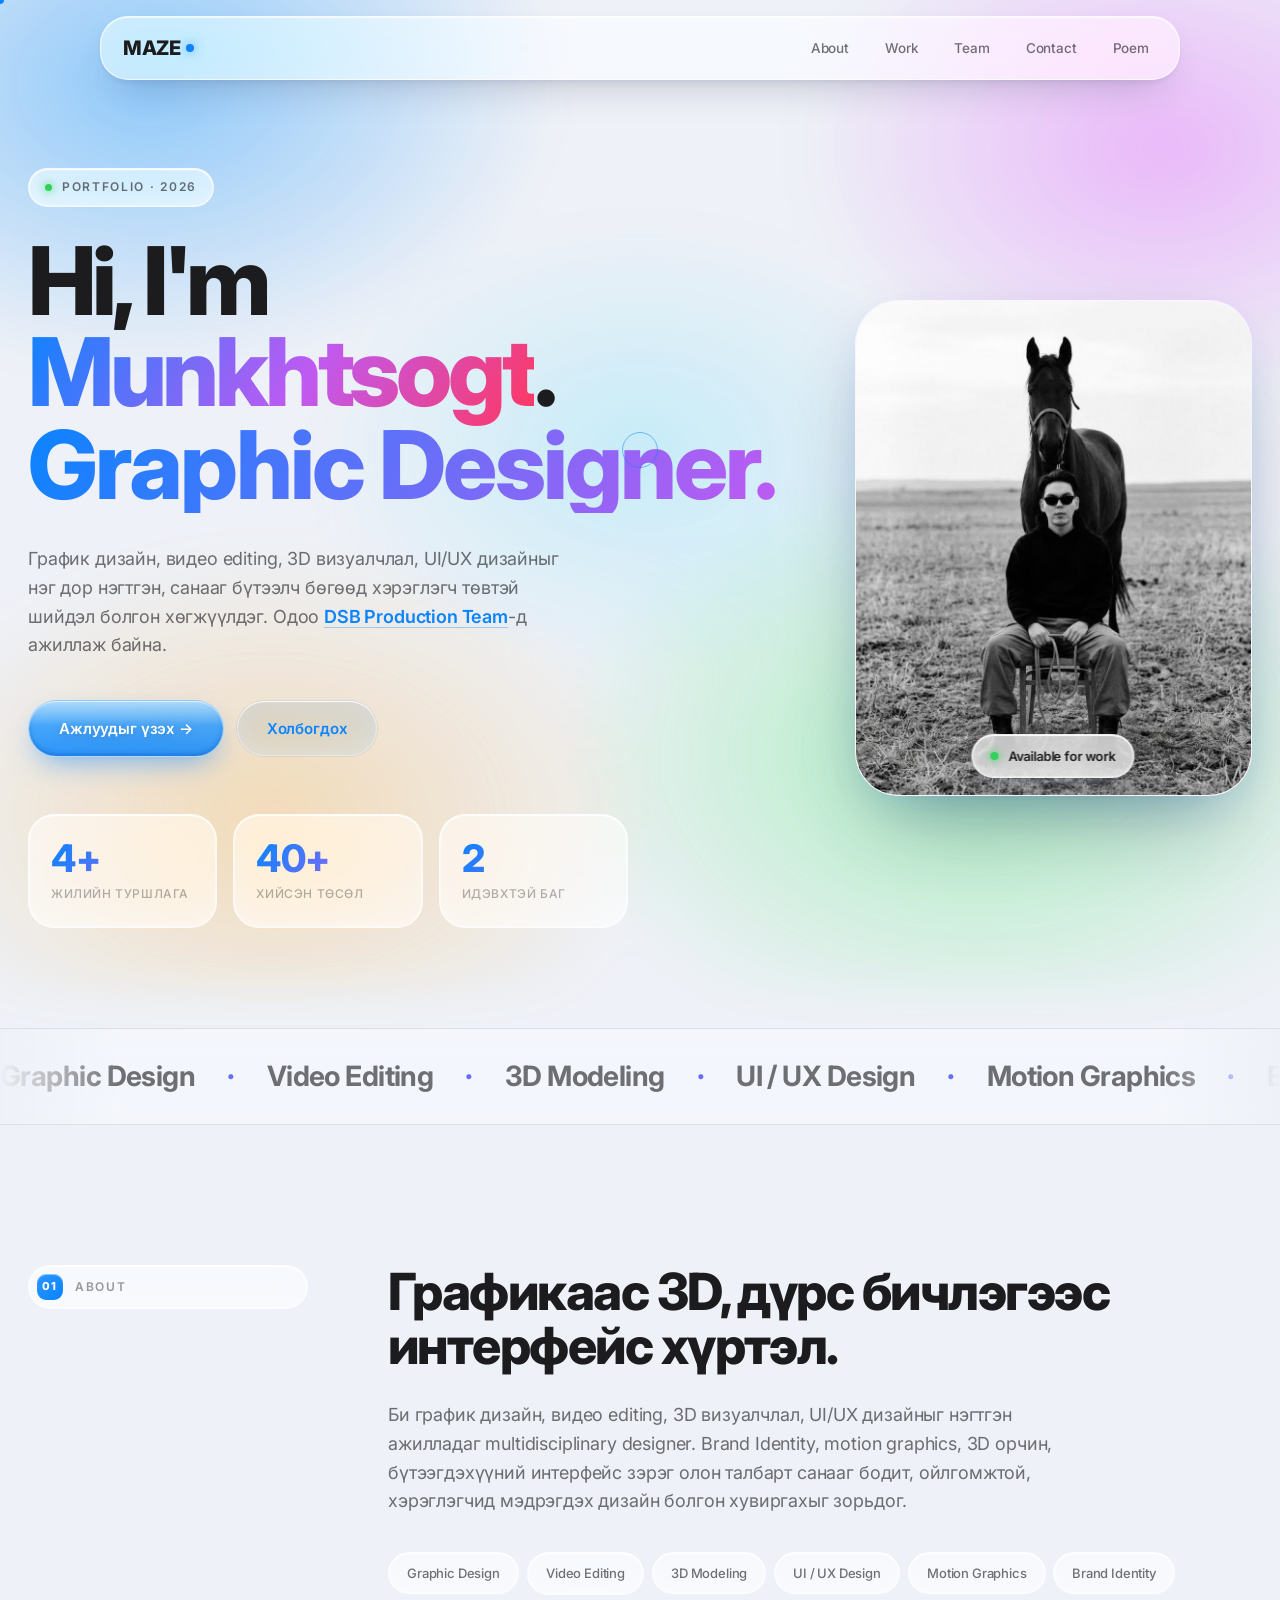
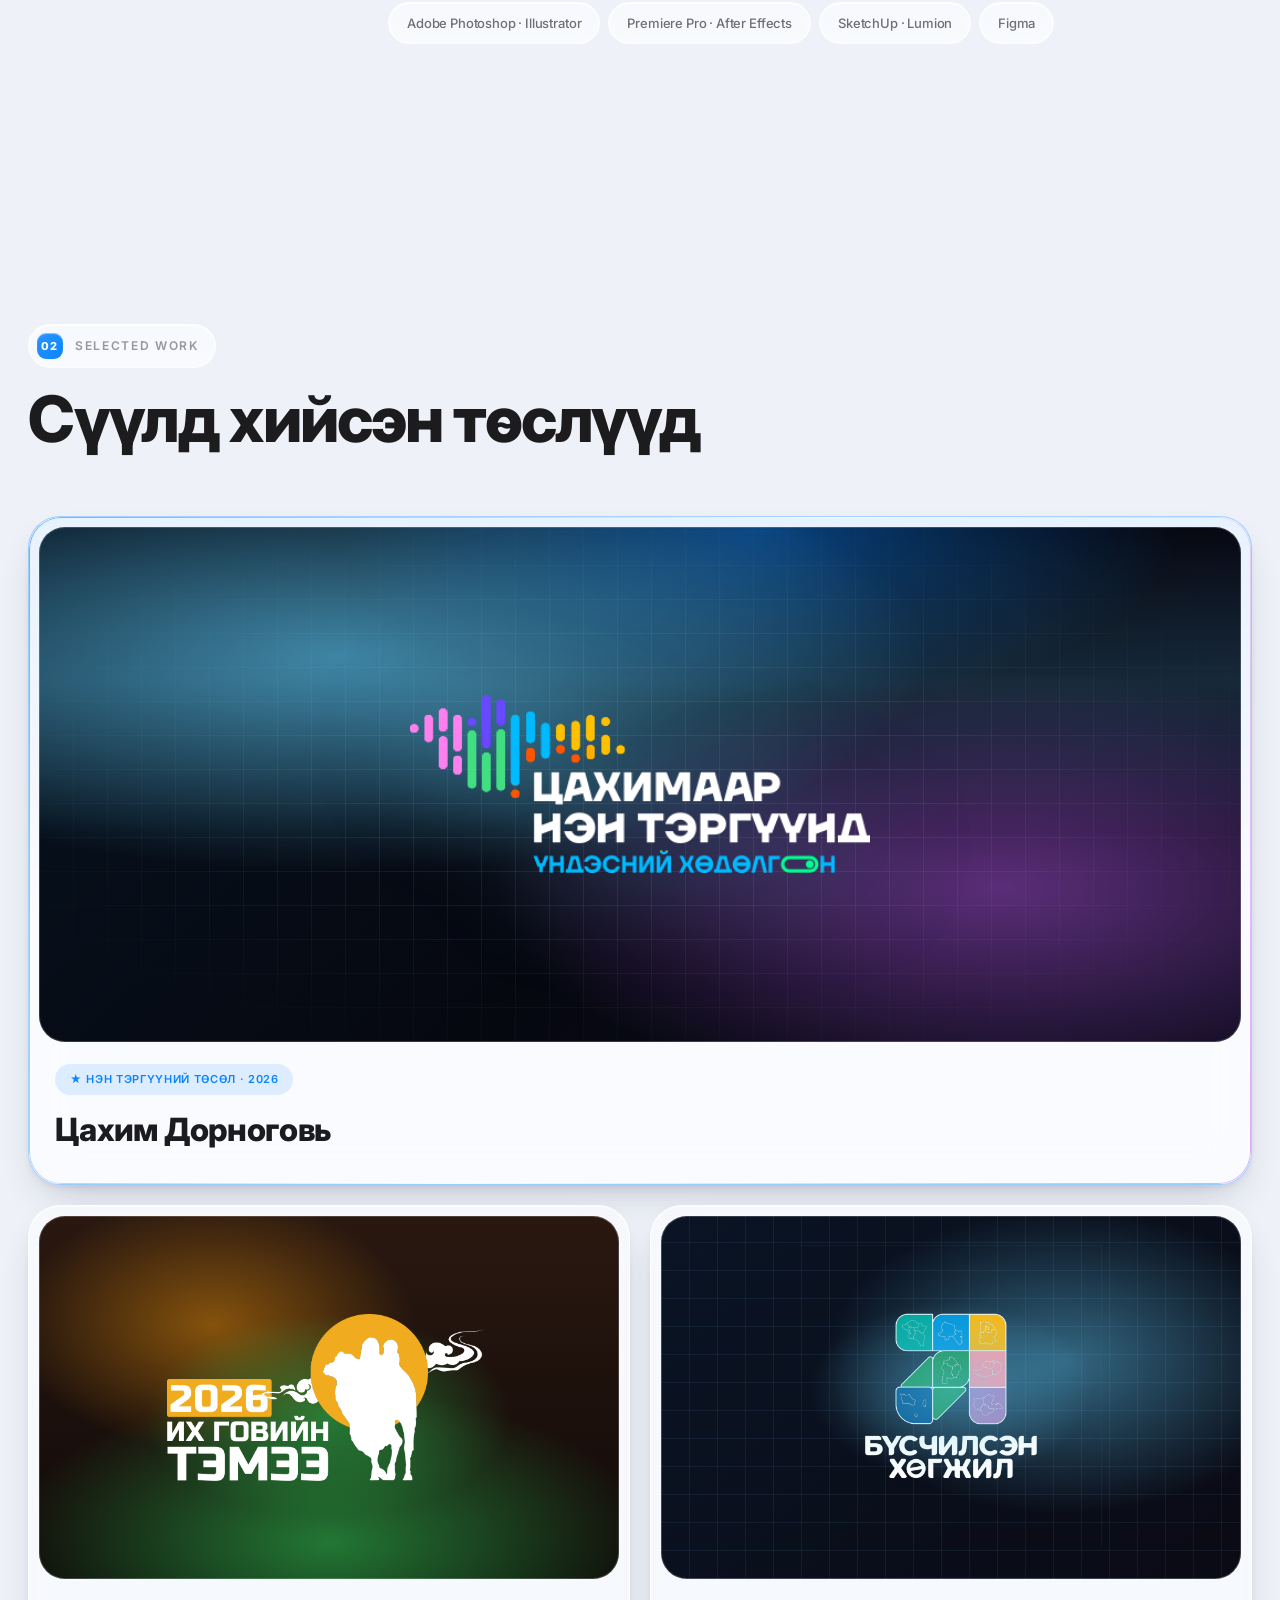
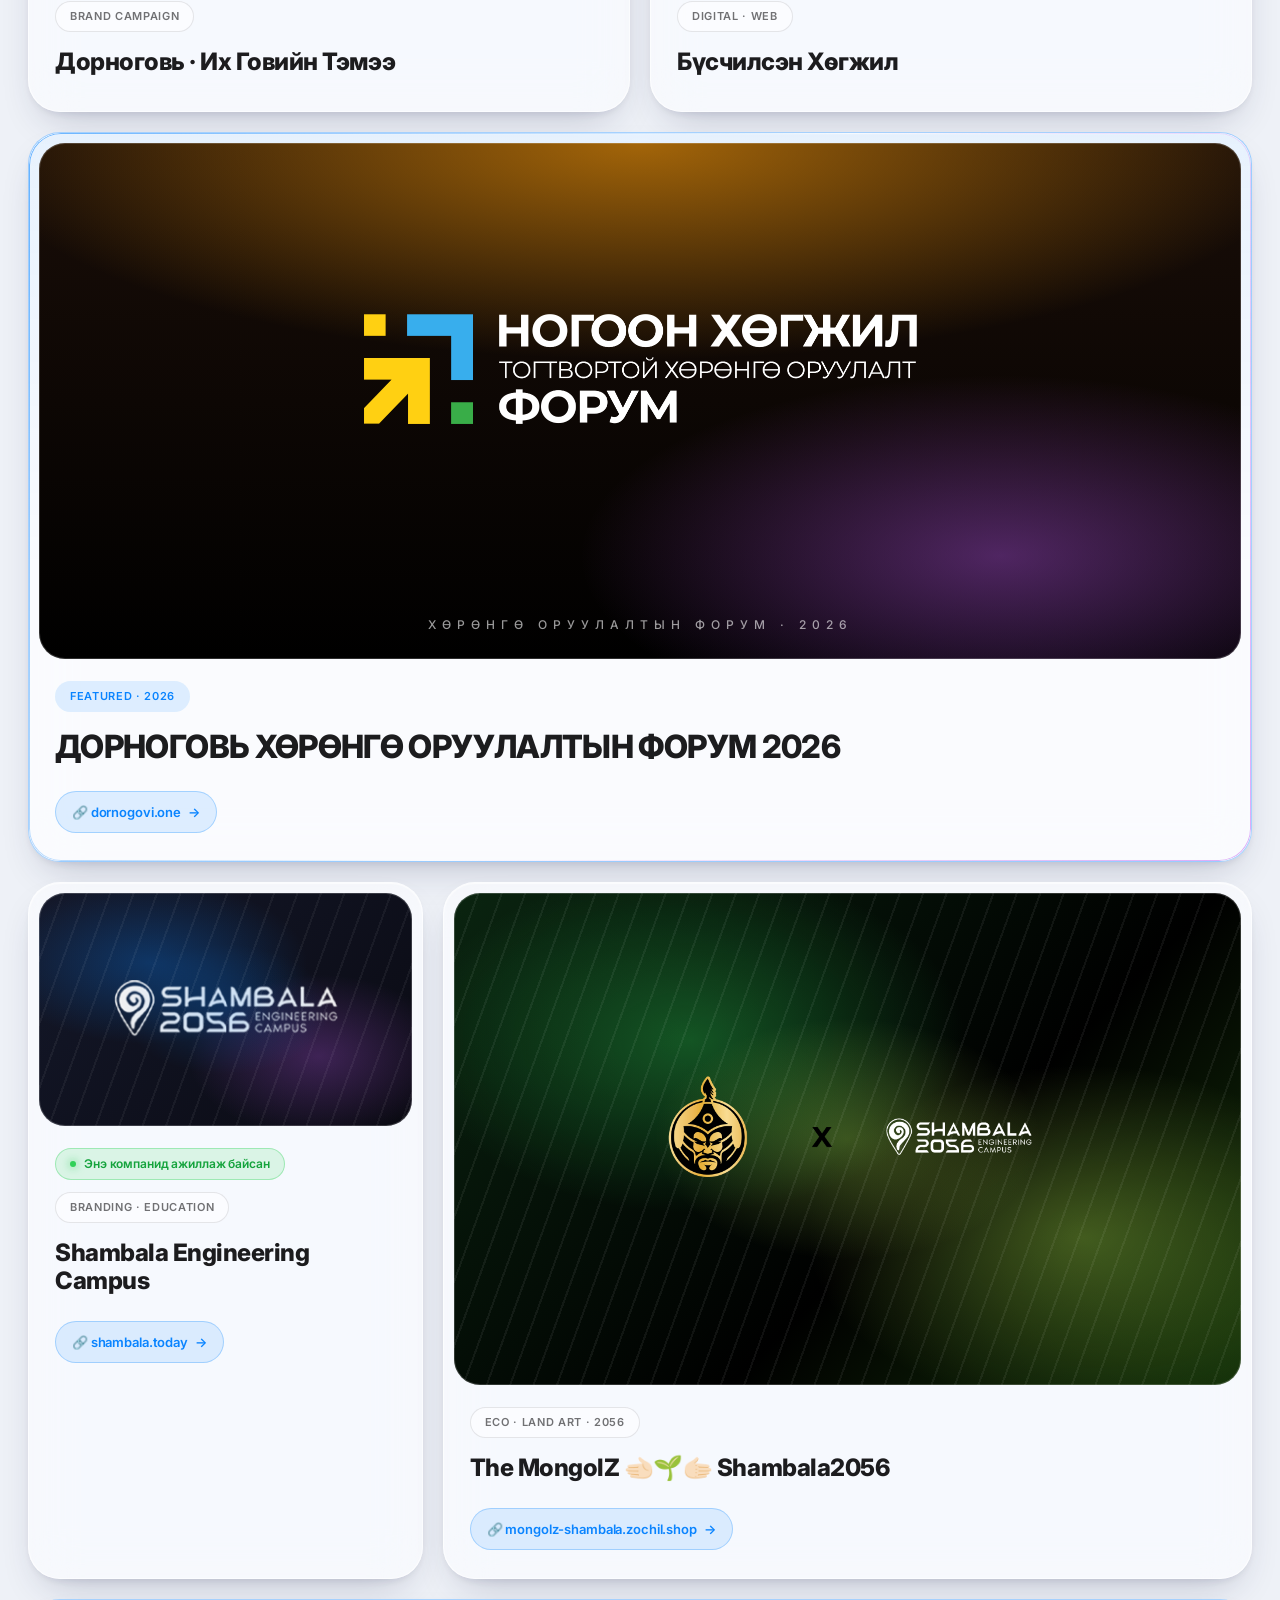
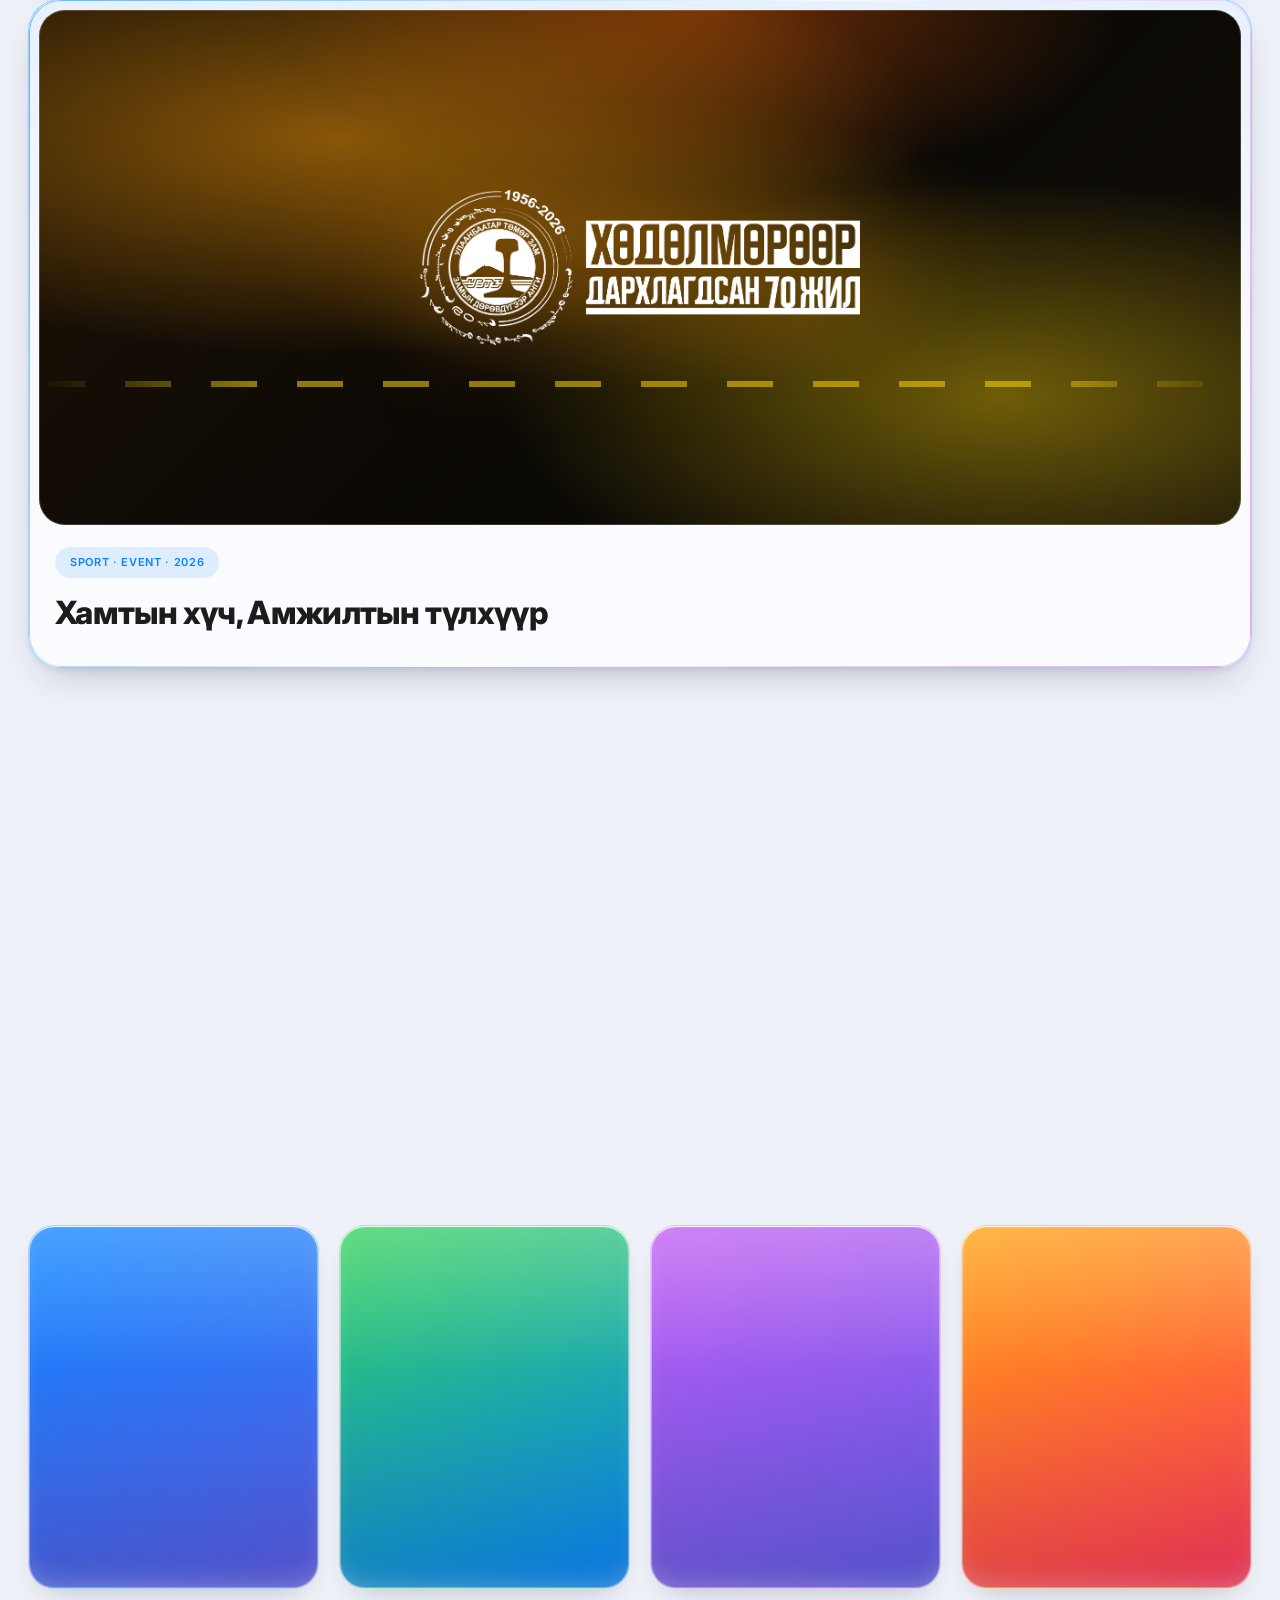
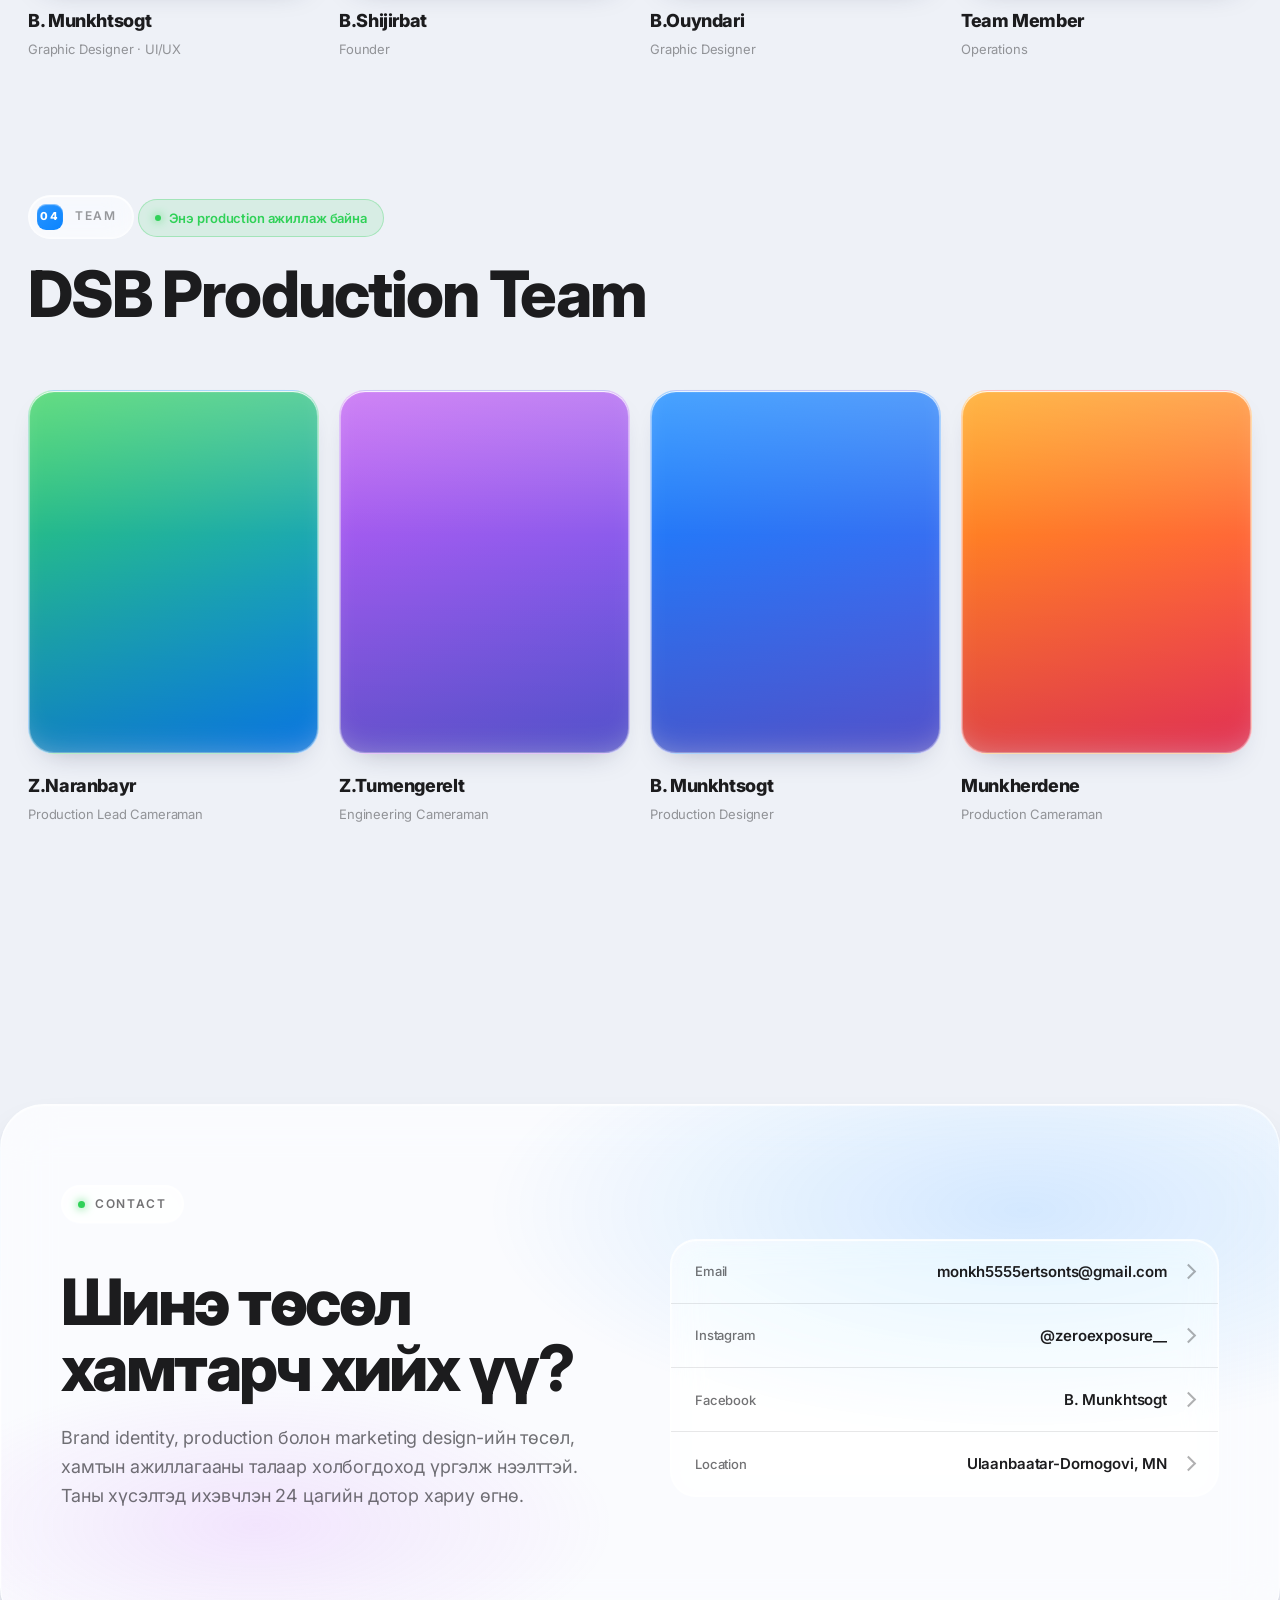
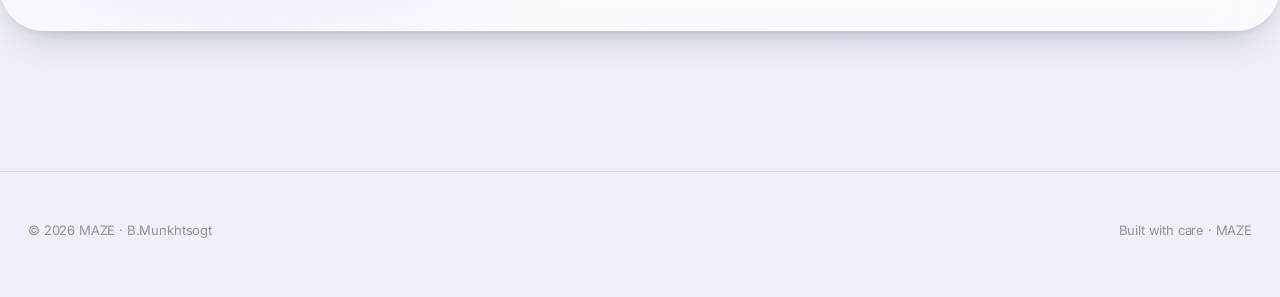
==== commit a841ee60: "Update portfolio bio, stats, and Instagram handle Co-Authored-By: Claude Sonnet 5 <noreply@anthropic" ====
--- a/index.html
+++ b/index.html
@@ -3,12 +3,12 @@
 <head>
   <meta charset="UTF-8" />
   <meta name="viewport" content="width=device-width, initial-scale=1.0" />
-  <title>MAZE</title>
+  <title>MAZE PORTFOLIO</title>
   <!-- ===== ТОХИРГОО: Instagram нэрээ энд солиод хадгалаарай ===== -->
   <!-- Instagram нэр өөрчлөгдвөл доорх мөрийг л солино. Холбоос ба харагдах текст хоёулаа автоматаар шинэчлэгдэнэ. -->
   <script>
     window.SITE_CONFIG = {
-      instagramHandle: "_zeroexposure_"
+      instagramHandle: "zeroexposure__"
     };
   </script>
   <!-- =========================================================== -->
@@ -57,9 +57,8 @@
             </span>
           </h1>
           <p class="lead">
-            График дизайн, видео editing, 3D modeling болон UI/UX —
-            дөрвөн чиглэлийг нэг гарт нэгтгэн ажилладаг. Одоо
-            <a href="#team">Shambala Engineering Campus</a> ба
+            График дизайн, видео editing, 3D визуалчлал, UI/UX дизайныг нэг дор нэгтгэн, санааг 
+            бүтээлч бөгөөд хэрэглэгч төвтэй шийдэл болгон хөгжүүлдэг. Одоо
             <a href="#team">DSB Production Team</a>-д ажиллаж байна.
           </p>
           <div class="hero-cta">
@@ -68,7 +67,7 @@
           </div>
           <div class="hero-stats">
             <div class="stat">
-              <div class="stat-num">3+</div>
+              <div class="stat-num">4+</div>
               <div class="stat-label">Жилийн туршлага</div>
             </div>
             <div class="stat">
@@ -121,10 +120,11 @@
         <div class="about-body">
           <h2>Графикаас 3D, дүрс бичлэгээс интерфейс хүртэл.</h2>
           <p>
-            Би график дизайн, видео editing, 3D modeling, UI/UX-ийн
-            дөрвөн чиглэлийг нэгтгэн ажилладаг. Brand identity-аас эхлээд
-            motion graphics, орон зайн урлаг, бүтээгдэхүүний интерфейс хүртэл —
-            санааг харагдах, мэдрэгдэх хэлбэрт оруулдаг.
+            Би график дизайн, видео editing, 3D визуалчлал, UI/UX дизайныг 
+            нэгтгэн ажилладаг multidisciplinary designer. Brand Identity, 
+            motion graphics, 3D орчин, бүтээгдэхүүний интерфейс зэрэг олон 
+            талбарт санааг бодит, ойлгомжтой, хэрэглэгчид мэдрэгдэх 
+            дизайн болгон хувиргахыг зорьдог.
           </p>
           <ul class="skills">
             <li>Graphic Design</li>
@@ -277,7 +277,7 @@
           <article class="work-card">
             <div class="work-thumb thumb-shambala"></div>
             <div class="work-meta">
-              <span class="work-badge">Энэ компанид ажиллаж байна</span>
+              <span class="work-badge">Энэ компанид ажиллаж байсан</span>
               <span class="tag">Branding · Education</span>
               <h3>Shambala Engineering Campus</h3>
               <a class="work-link" href="https://www.shambala.today/" target="_blank"
@@ -357,7 +357,7 @@
             <span class="num">03</span>
             <span>Team</span>
           </div>
-          <p class="section-badge">Энэ компанид ажиллаж байна</p>
+          <p class="section-badge">Энэ компанид ажиллаж байсан</p>
           <h2>Shambala Engineering Campus Team</h2>
         </div>
 
@@ -389,7 +389,7 @@
             <span class="num">04</span>
             <span>Team</span>
           </div>
-          <p class="section-badge">Энэ компанид ажиллаж байна</p>
+          <p class="section-badge">Энэ production ажиллаж байна</p>
           <h2>DSB Production Team</h2>
         </div>
 
@@ -426,8 +426,8 @@
           <p class="eyebrow">Contact</p>
           <h2>Шинэ төсөл хамтарч хийх үү?</h2>
           <p class="lead">
-            Brand, production эсвэл маркетингийн design-ын хэрэгцээтэй бол надтай
-            холбогдоорой. Ихэвчлэн 24 цагийн дотор хариулна.
+            Brand identity, production болон marketing design-ийн төсөл, хамтын ажиллагааны талаар 
+            холбогдоход үргэлж нээлттэй. Таны хүсэлтэд ихэвчлэн 24 цагийн дотор хариу өгнө.
           </p>
         </div>
         <div class="contact-card">
@@ -435,9 +435,9 @@
             <span>Email</span>
             <strong>monkh5555ertsonts@gmail.com</strong>
           </a>
-          <a class="contact-row" id="instagram-link" href="https://www.instagram.com/_zeroexposure_/" target="_blank" rel="noopener">
+          <a class="contact-row" id="instagram-link" href="https://www.instagram.com/zeroexposure__/#" target="_blank" rel="noopener">
             <span>Instagram</span>
-            <strong id="instagram-handle">@_zeroexposure_</strong>
+            <strong id="instagram-handle">@zeroexposure__</strong>
           </a>
           <a class="contact-row" href="https://www.facebook.com/cogtoo.b.494394" target="_blank" rel="noopener">
             <span>Facebook</span>
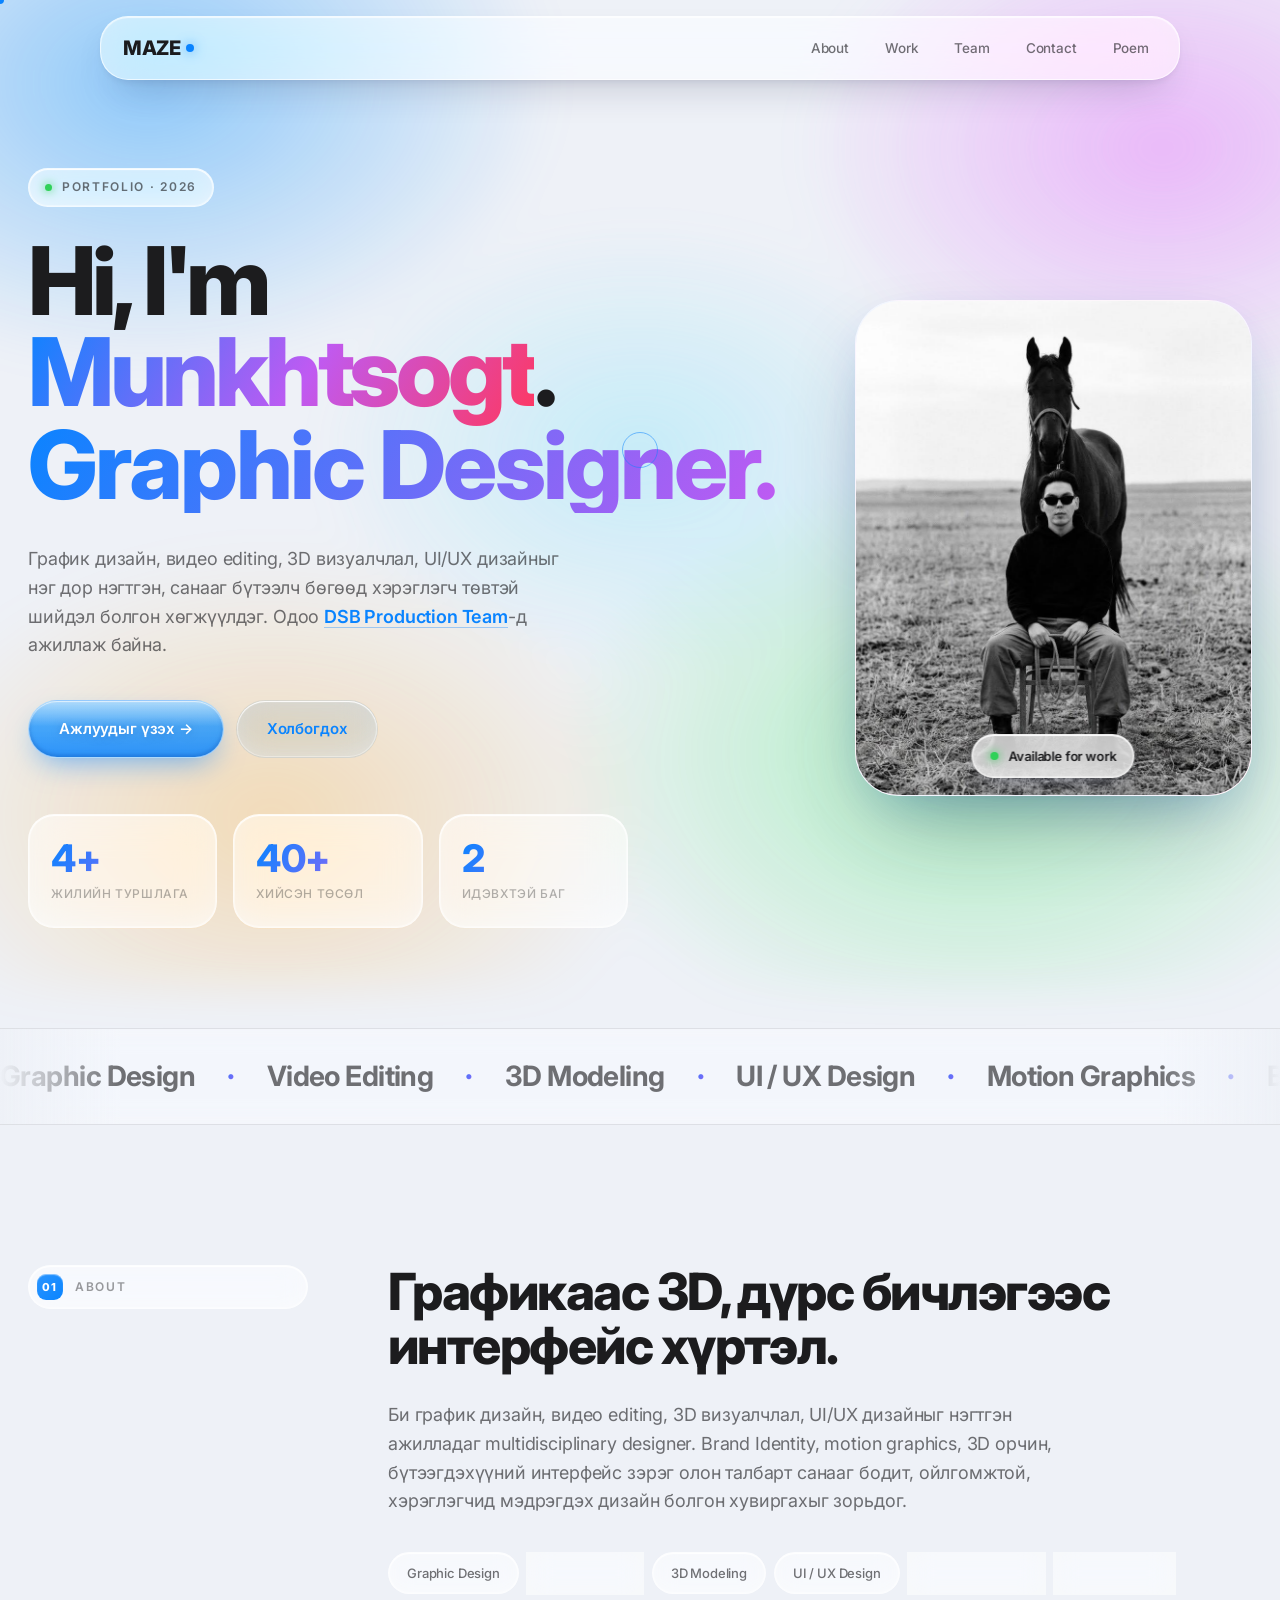
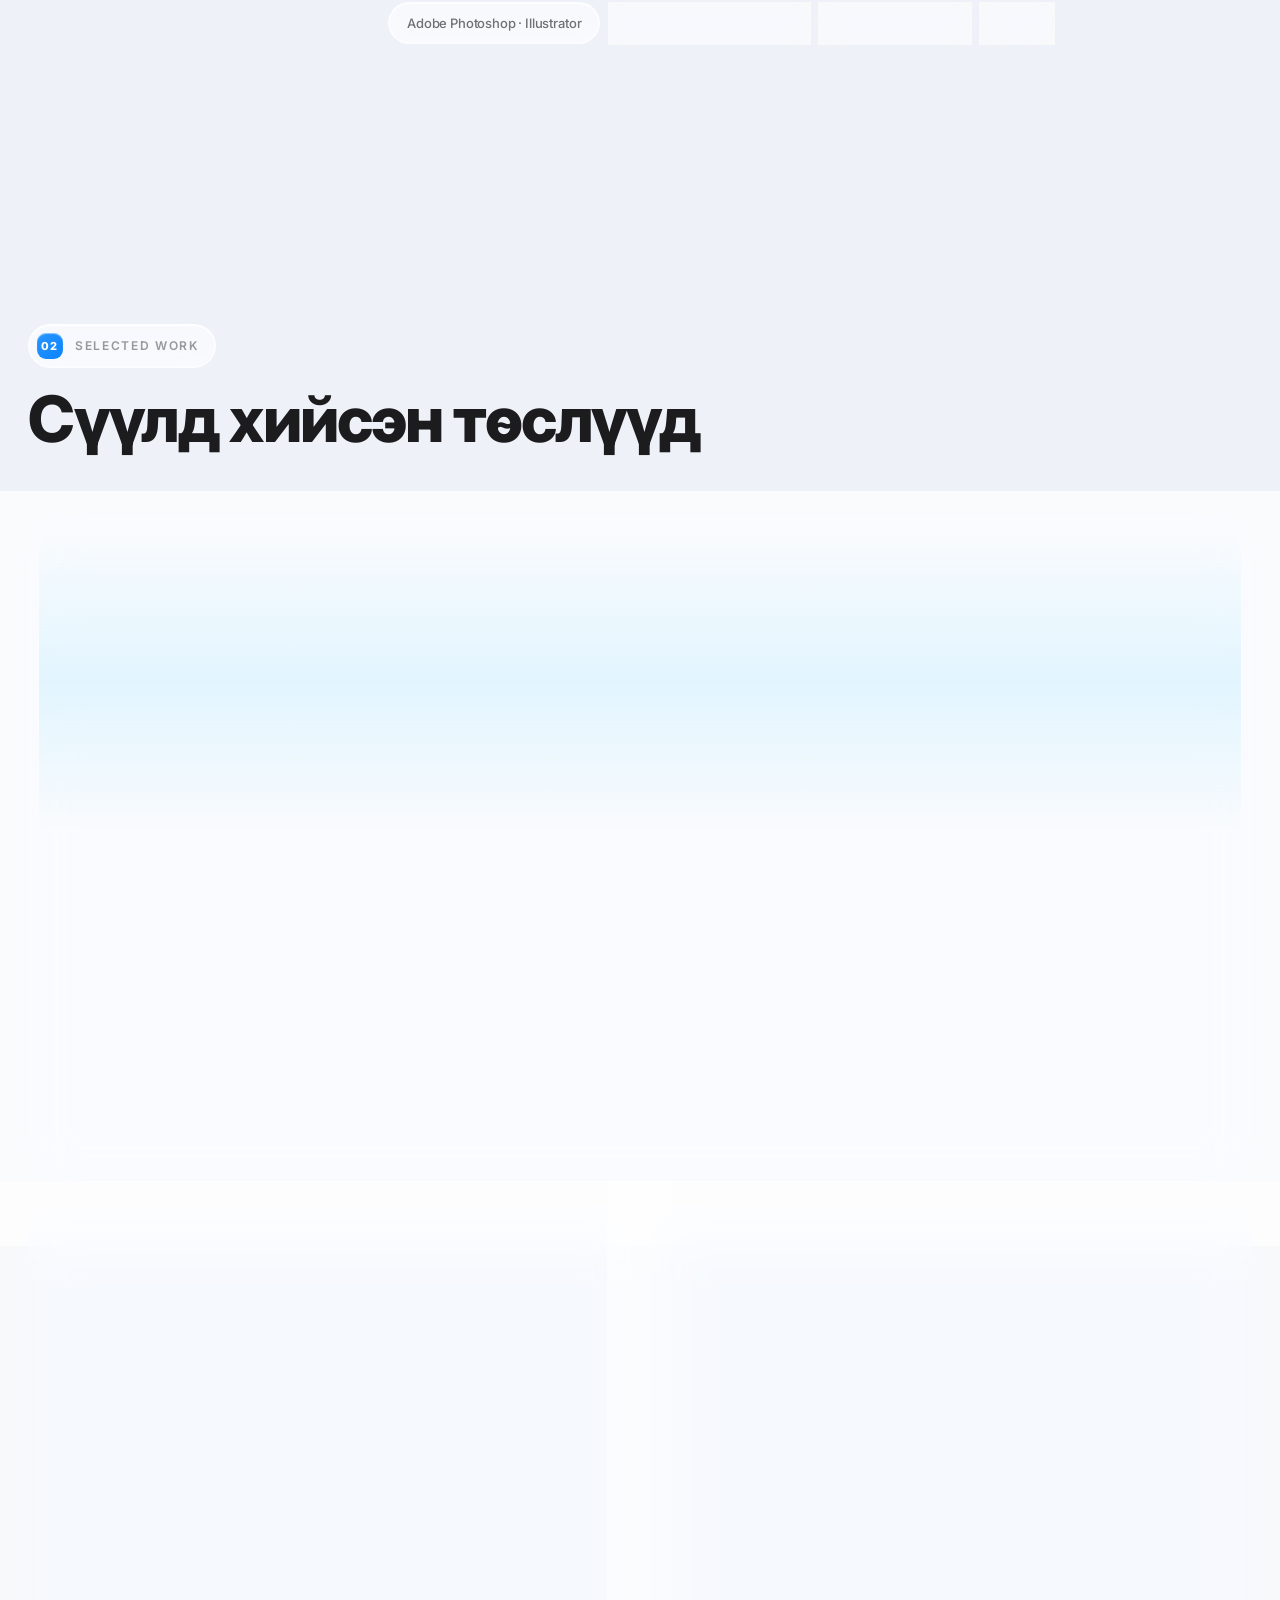
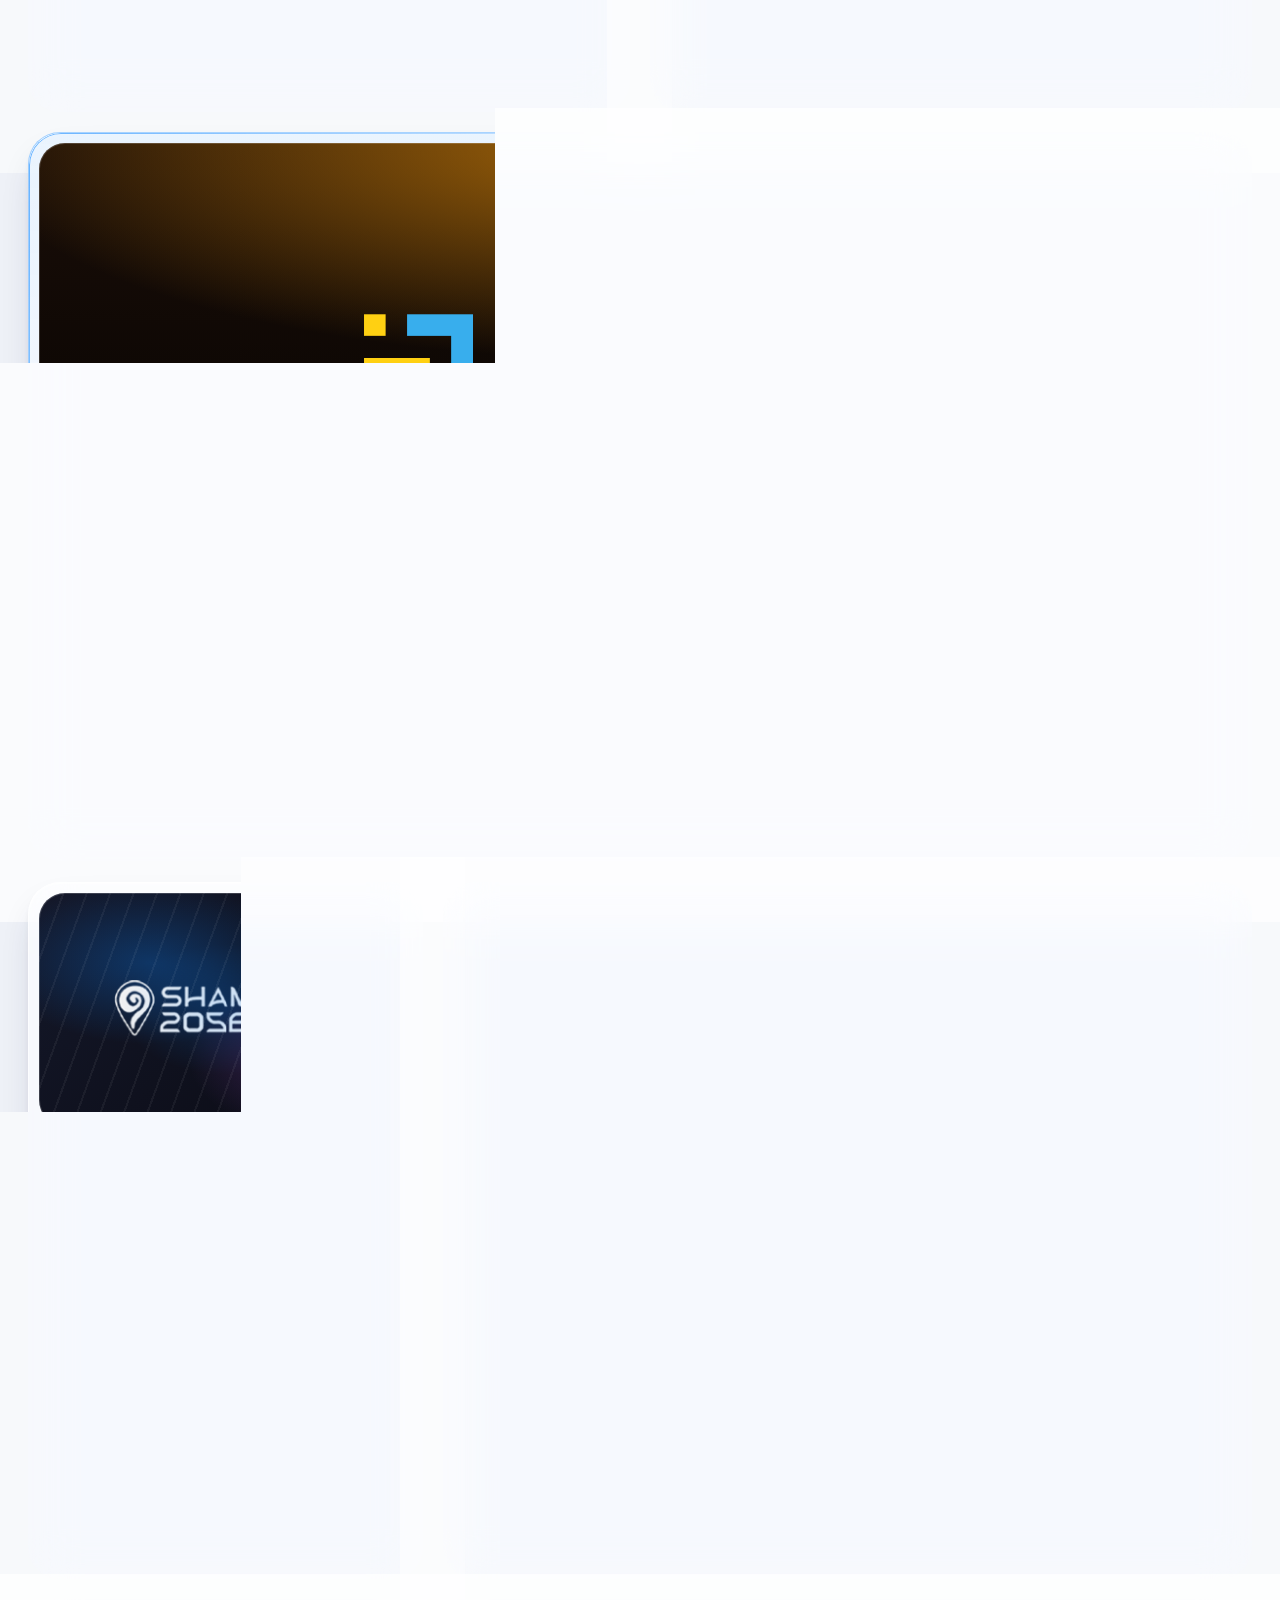
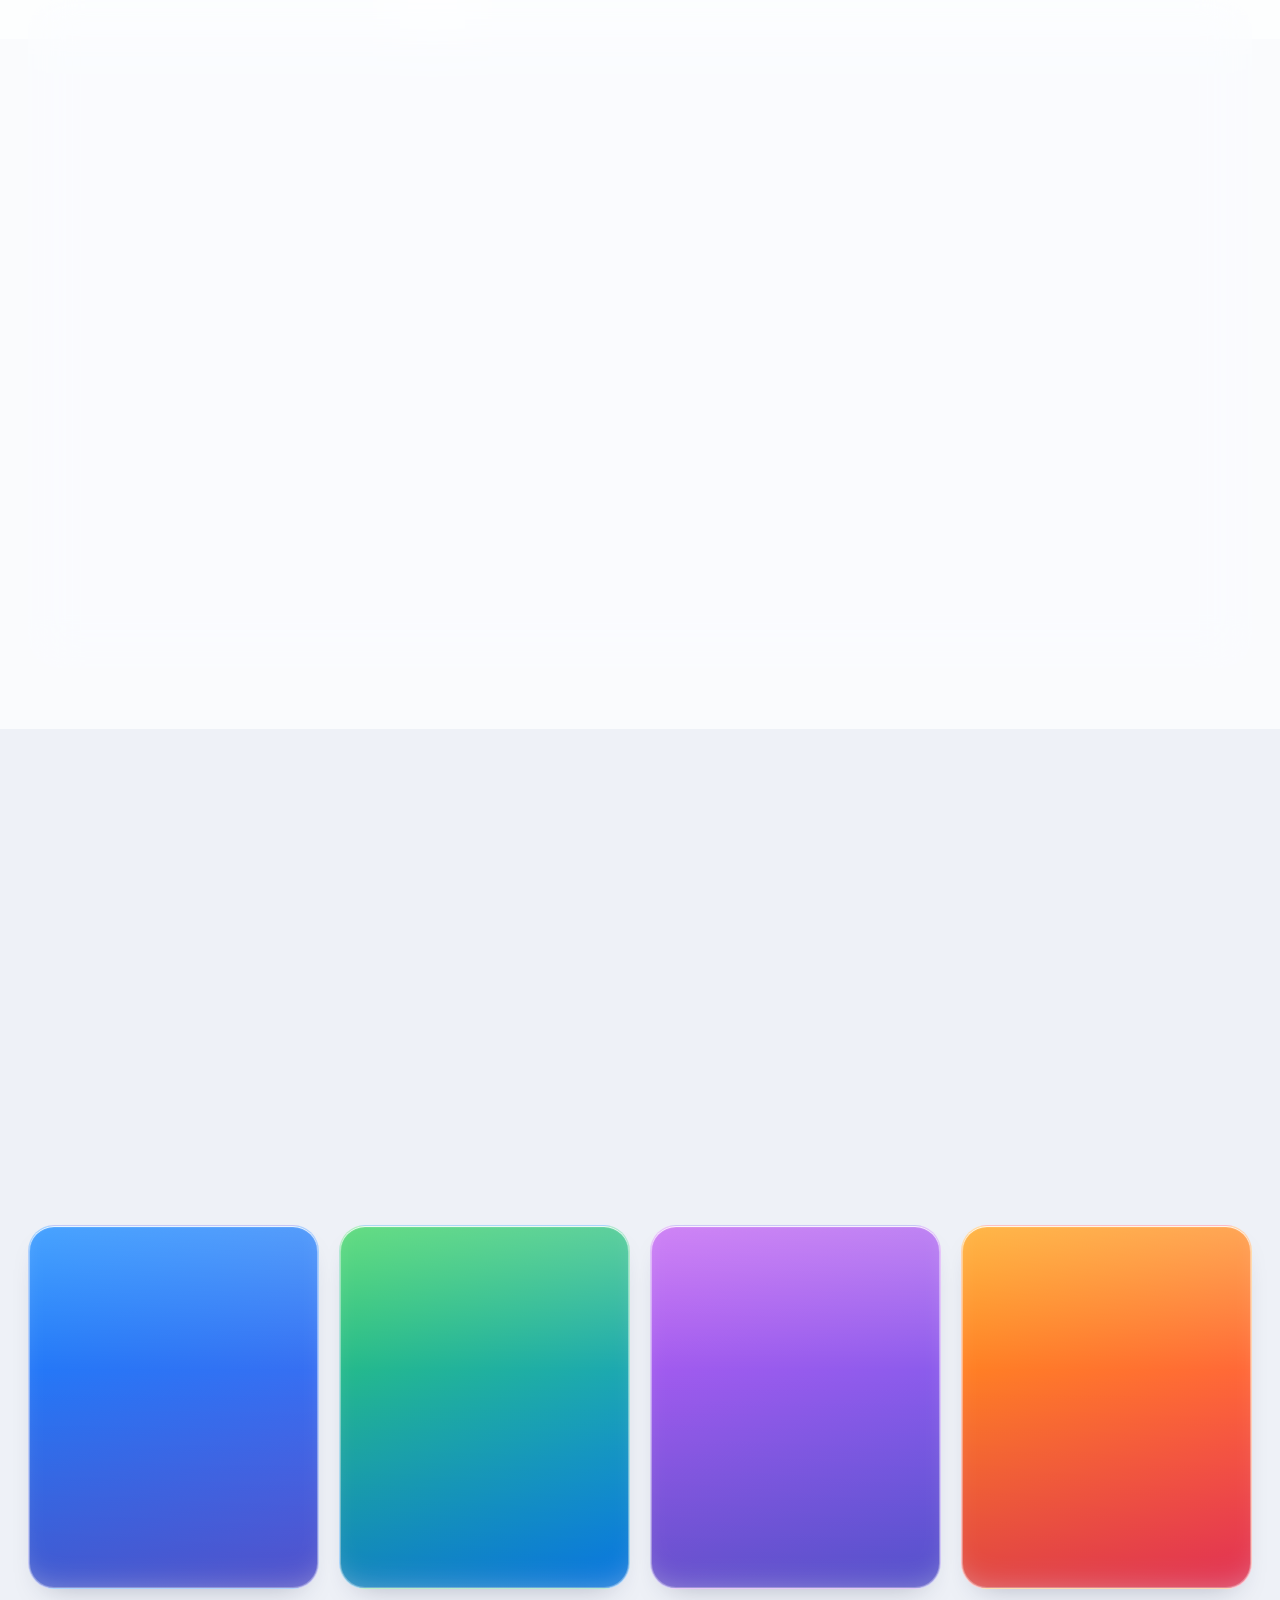
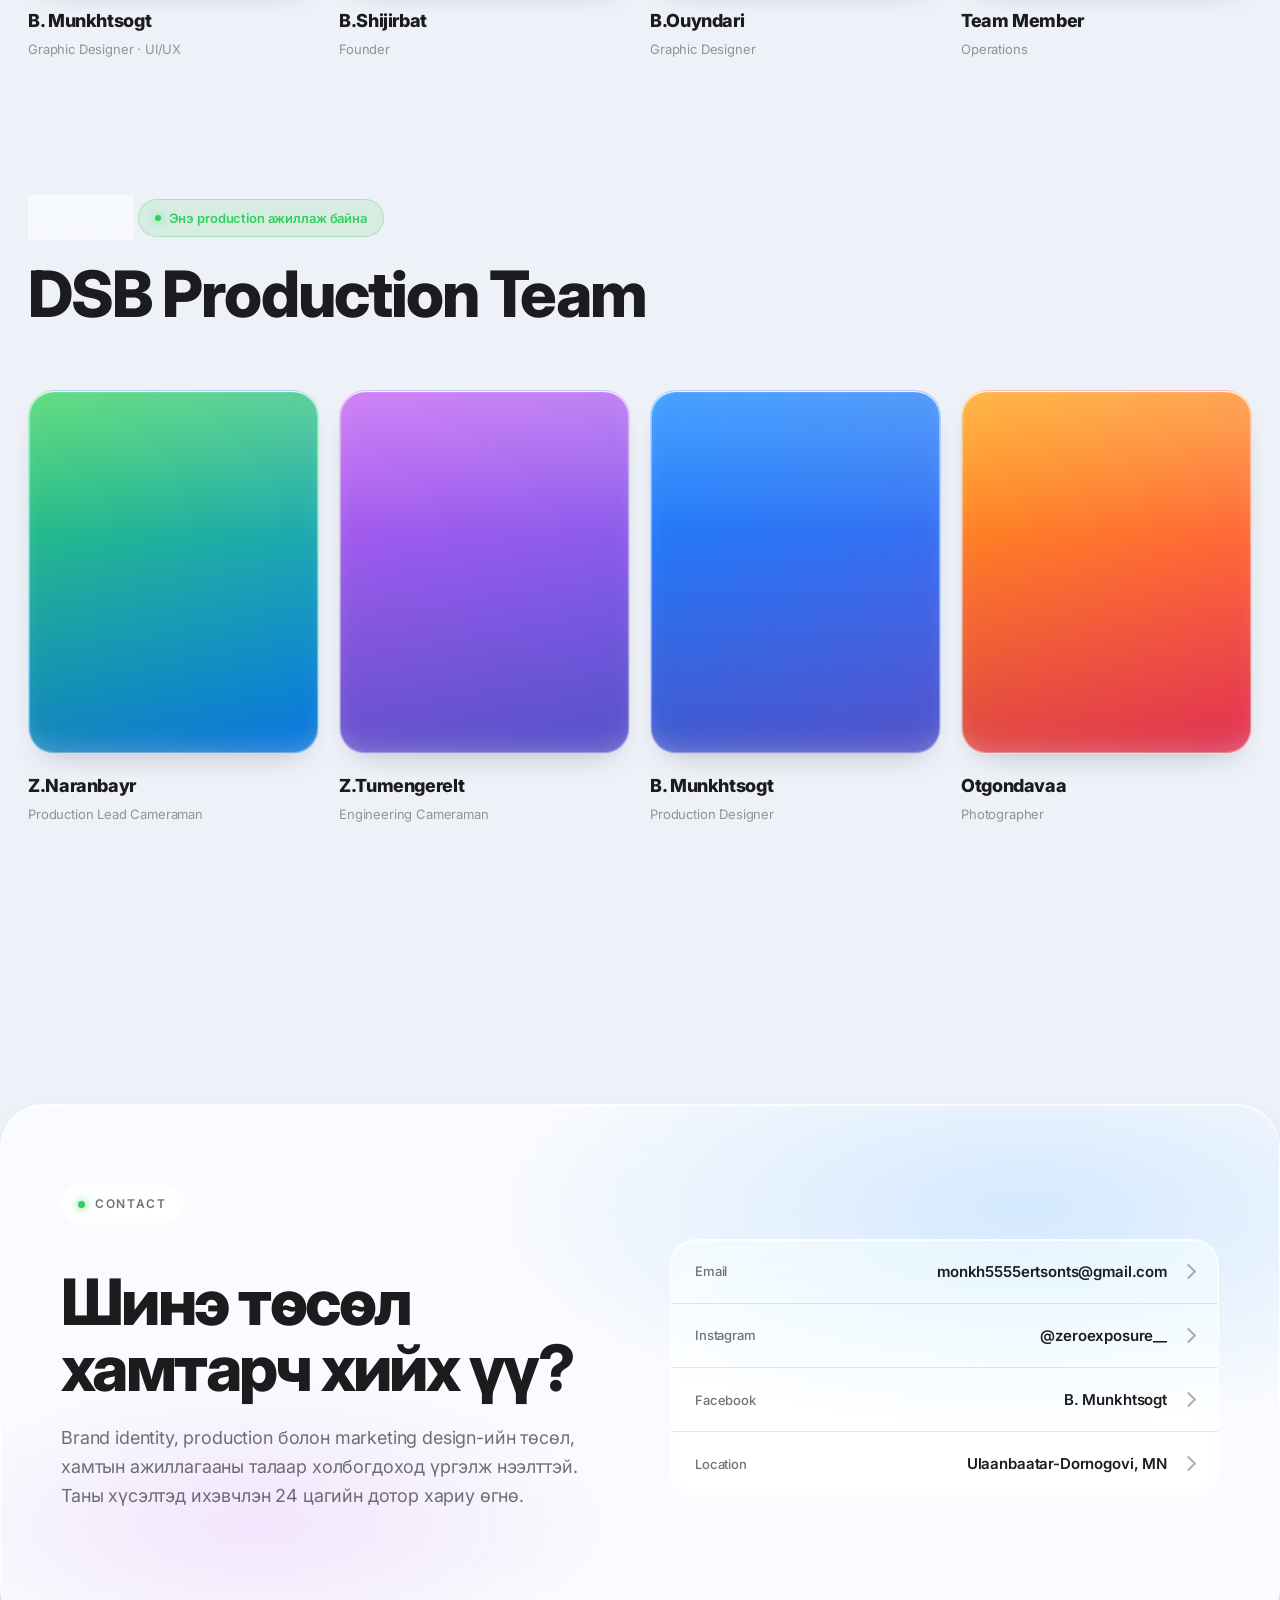
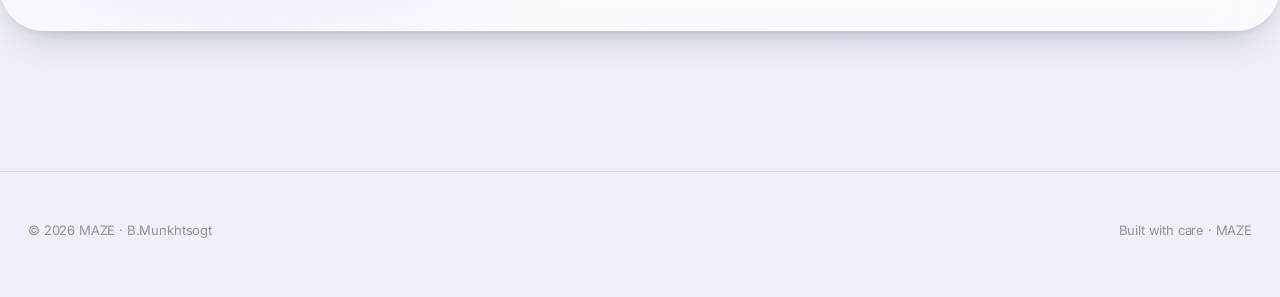
==== commit bbaaf7d6: "Update DSB team member to Otgondavaa (Photographer) Co-Authored-By: Claude Sonnet 5 <noreply@anthrop" ====
--- a/index.html
+++ b/index.html
@@ -414,8 +414,8 @@
           </div>
           <div class="member">
             <div class="avatar avatar-4"></div>
-            <h4>Munkherdene</h4>
-            <p>Production Cameraman</p>
+            <h4>Otgondavaa</h4>
+            <p>Photographer</p>
           </div>
         </div>
       </div>
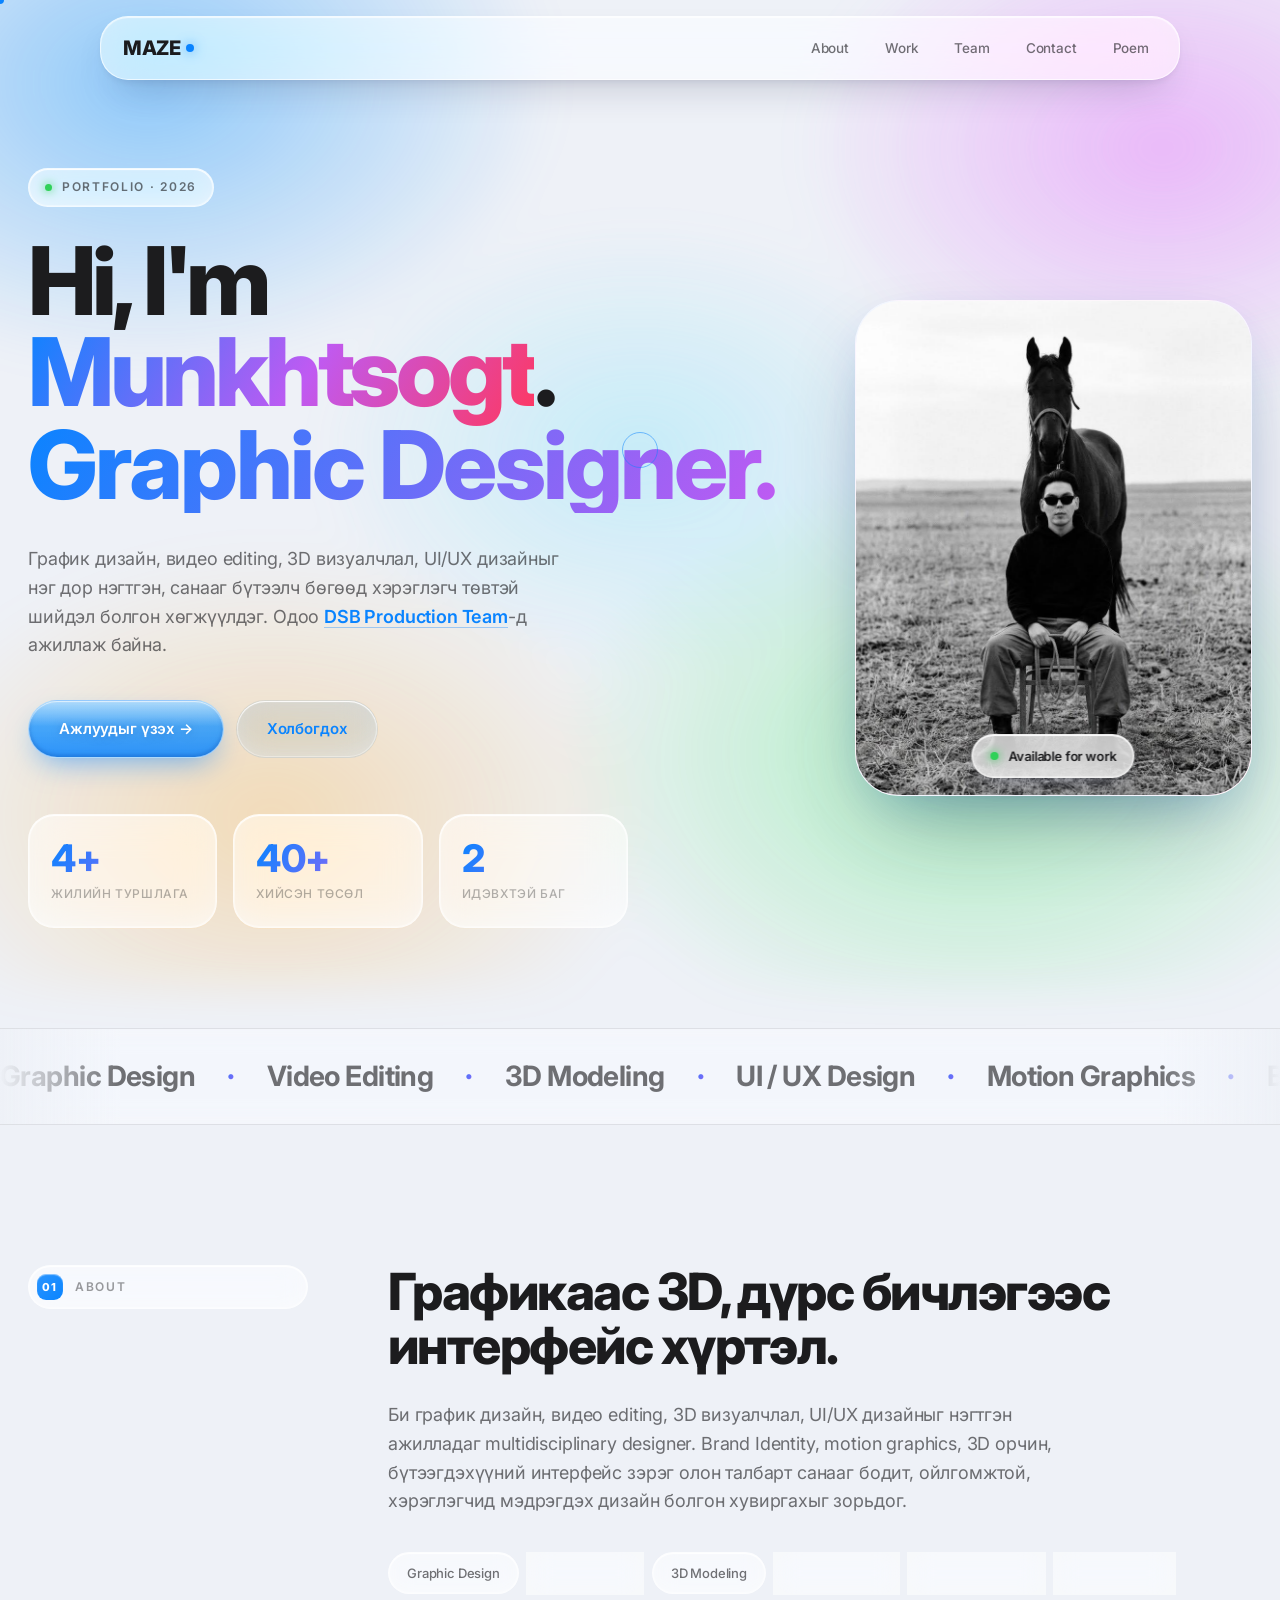
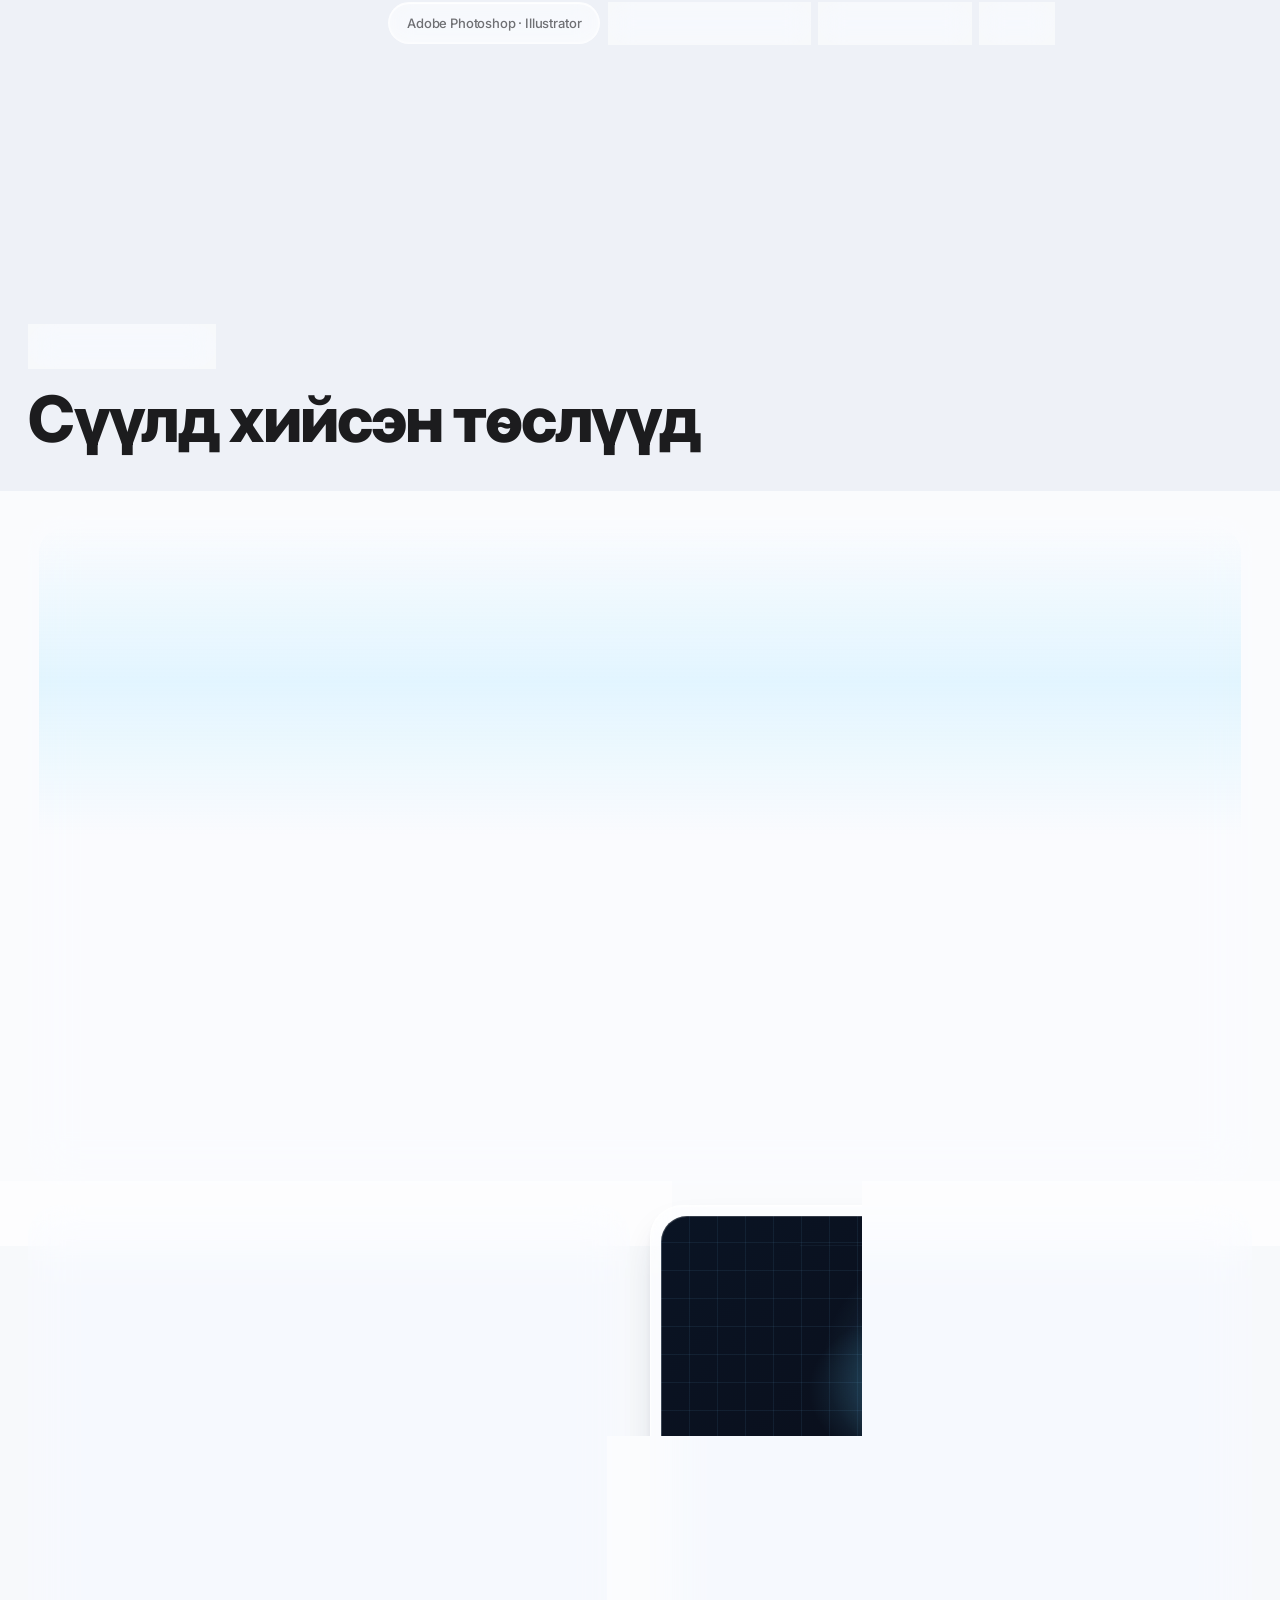
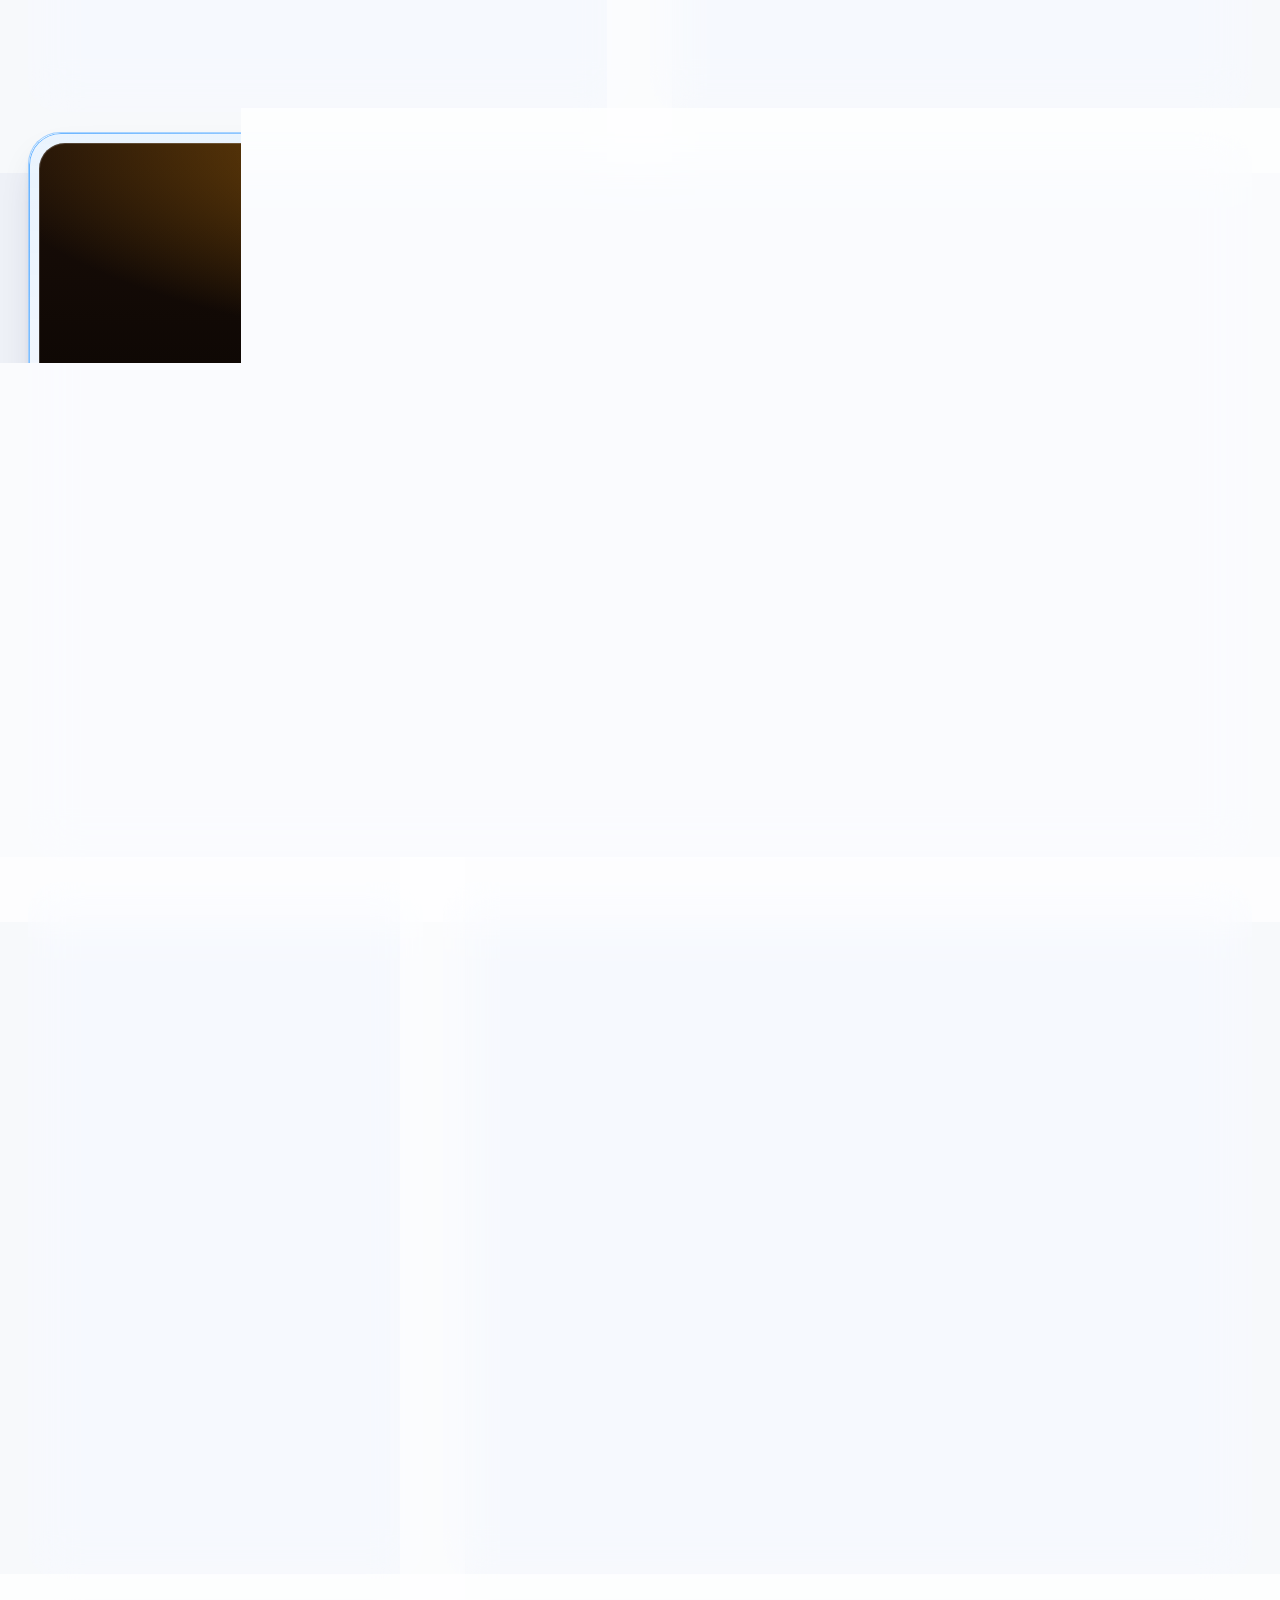
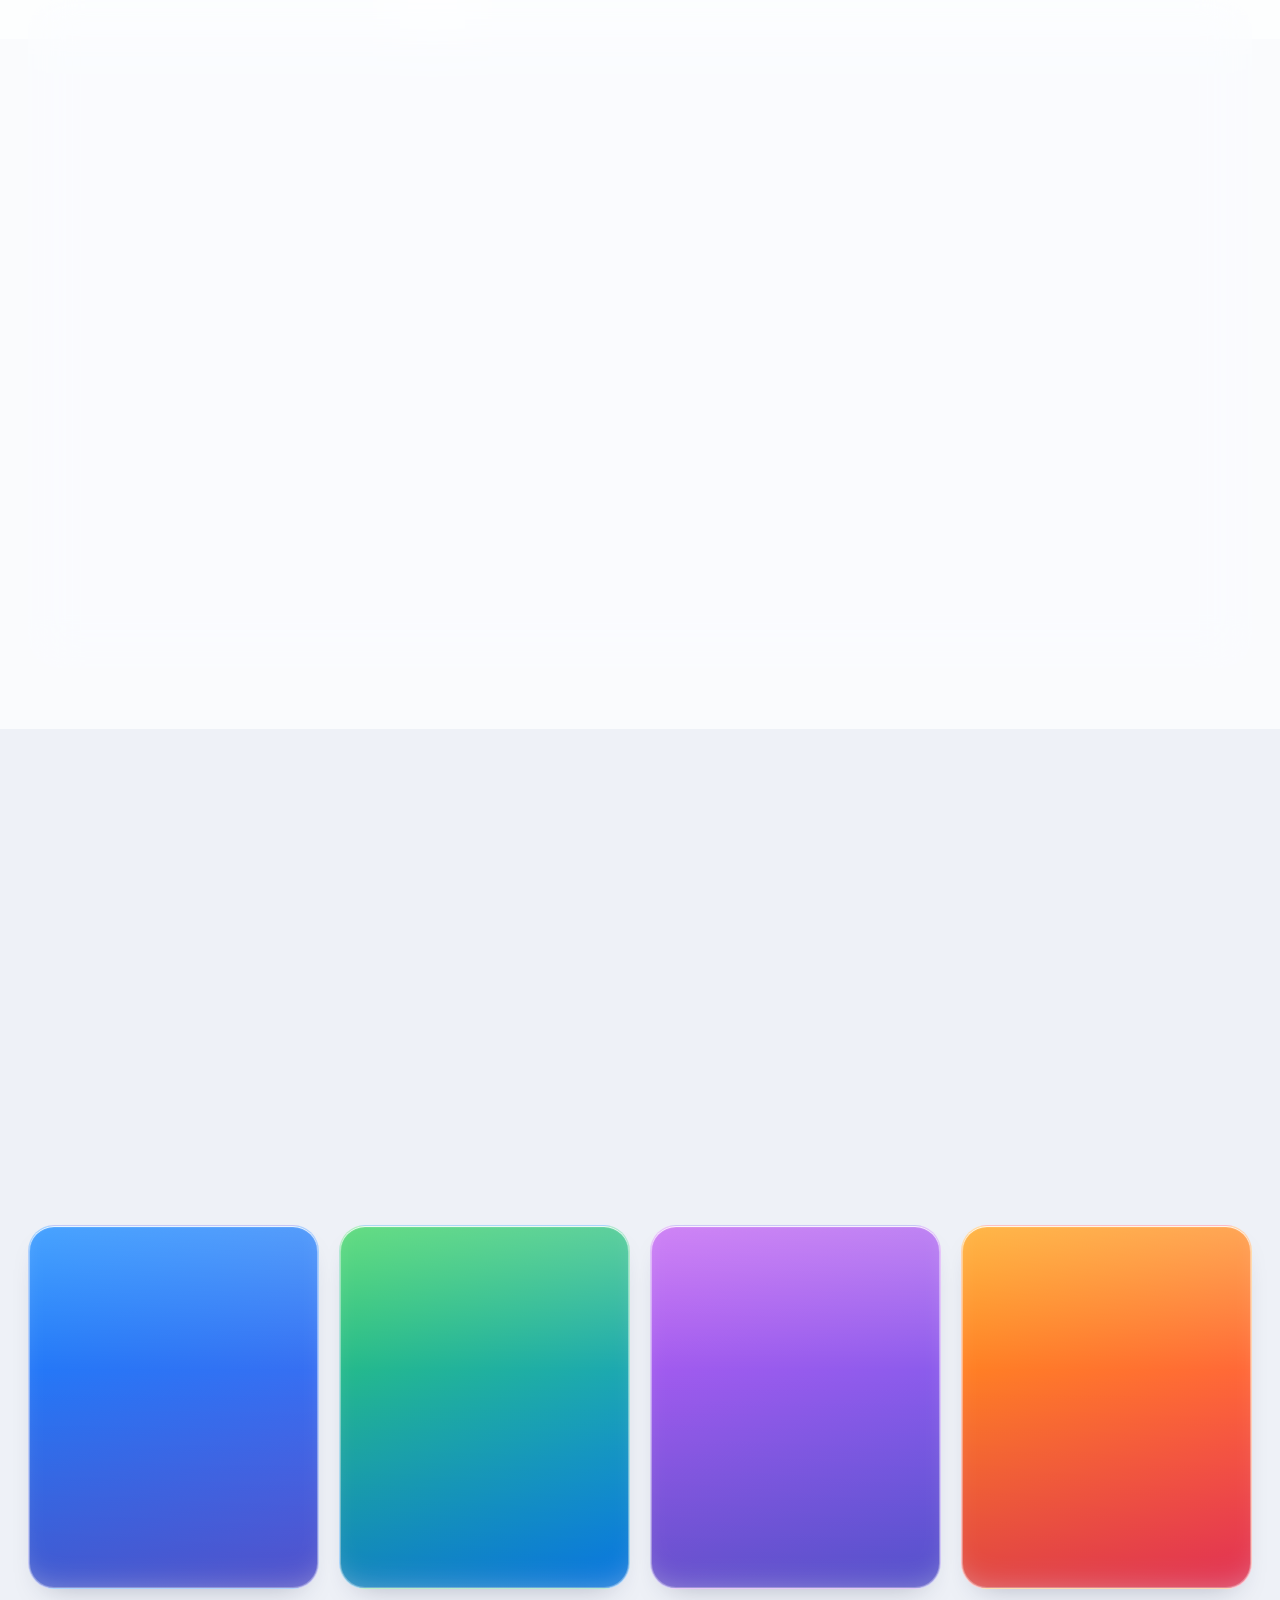
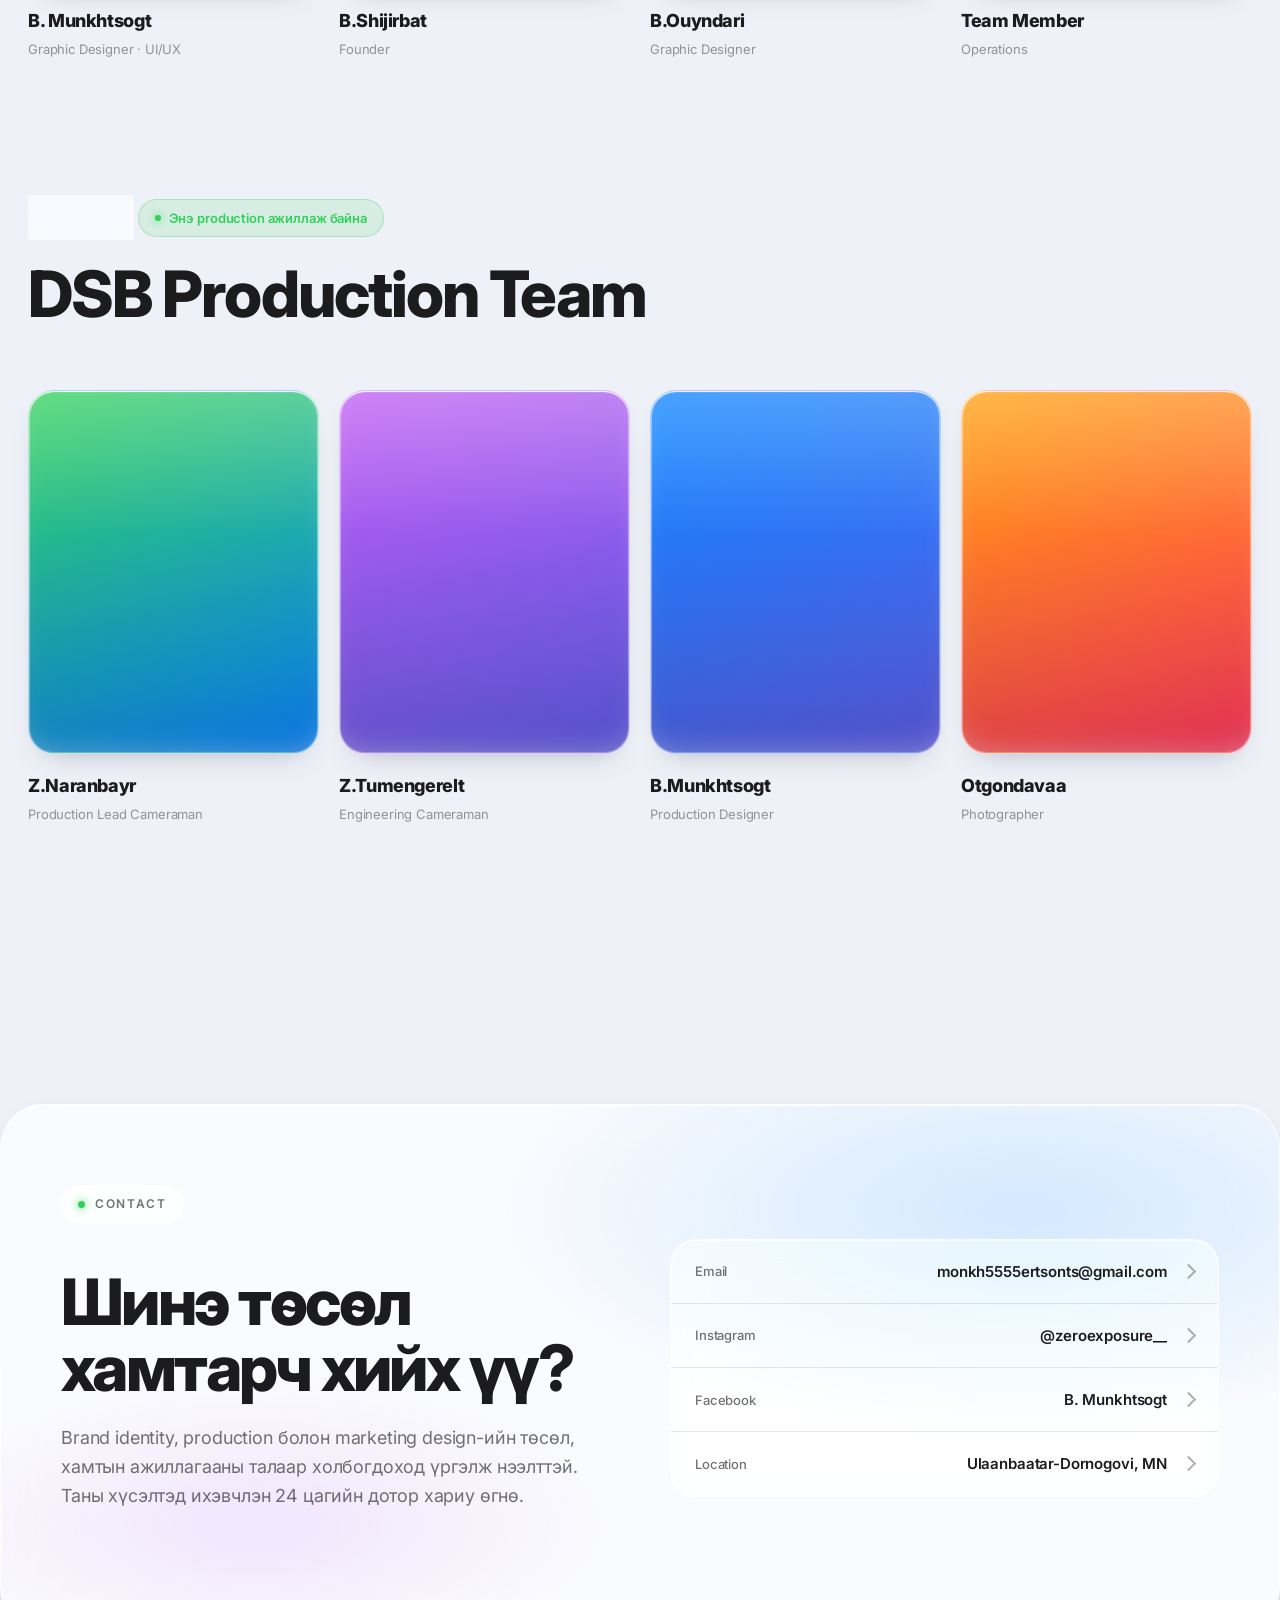
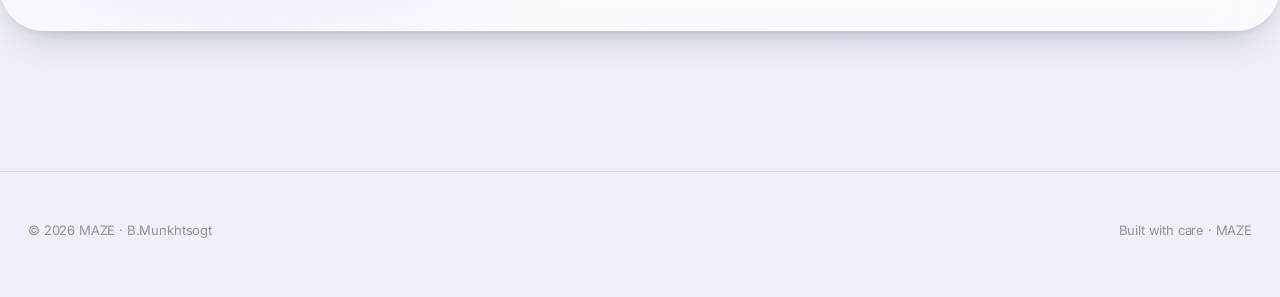
==== commit 46dbb03c: "Fix spacing in B.Munkhtsogt name formatting Co-Authored-By: Claude Sonnet 5 <noreply@anthropic.com>" ====
--- a/index.html
+++ b/index.html
@@ -409,7 +409,7 @@
           </div>
           <div class="member">
             <div class="avatar avatar-1"></div>
-            <h4>B. Munkhtsogt</h4>
+            <h4>B.Munkhtsogt</h4>
             <p>Production Designer</p>
           </div>
           <div class="member">
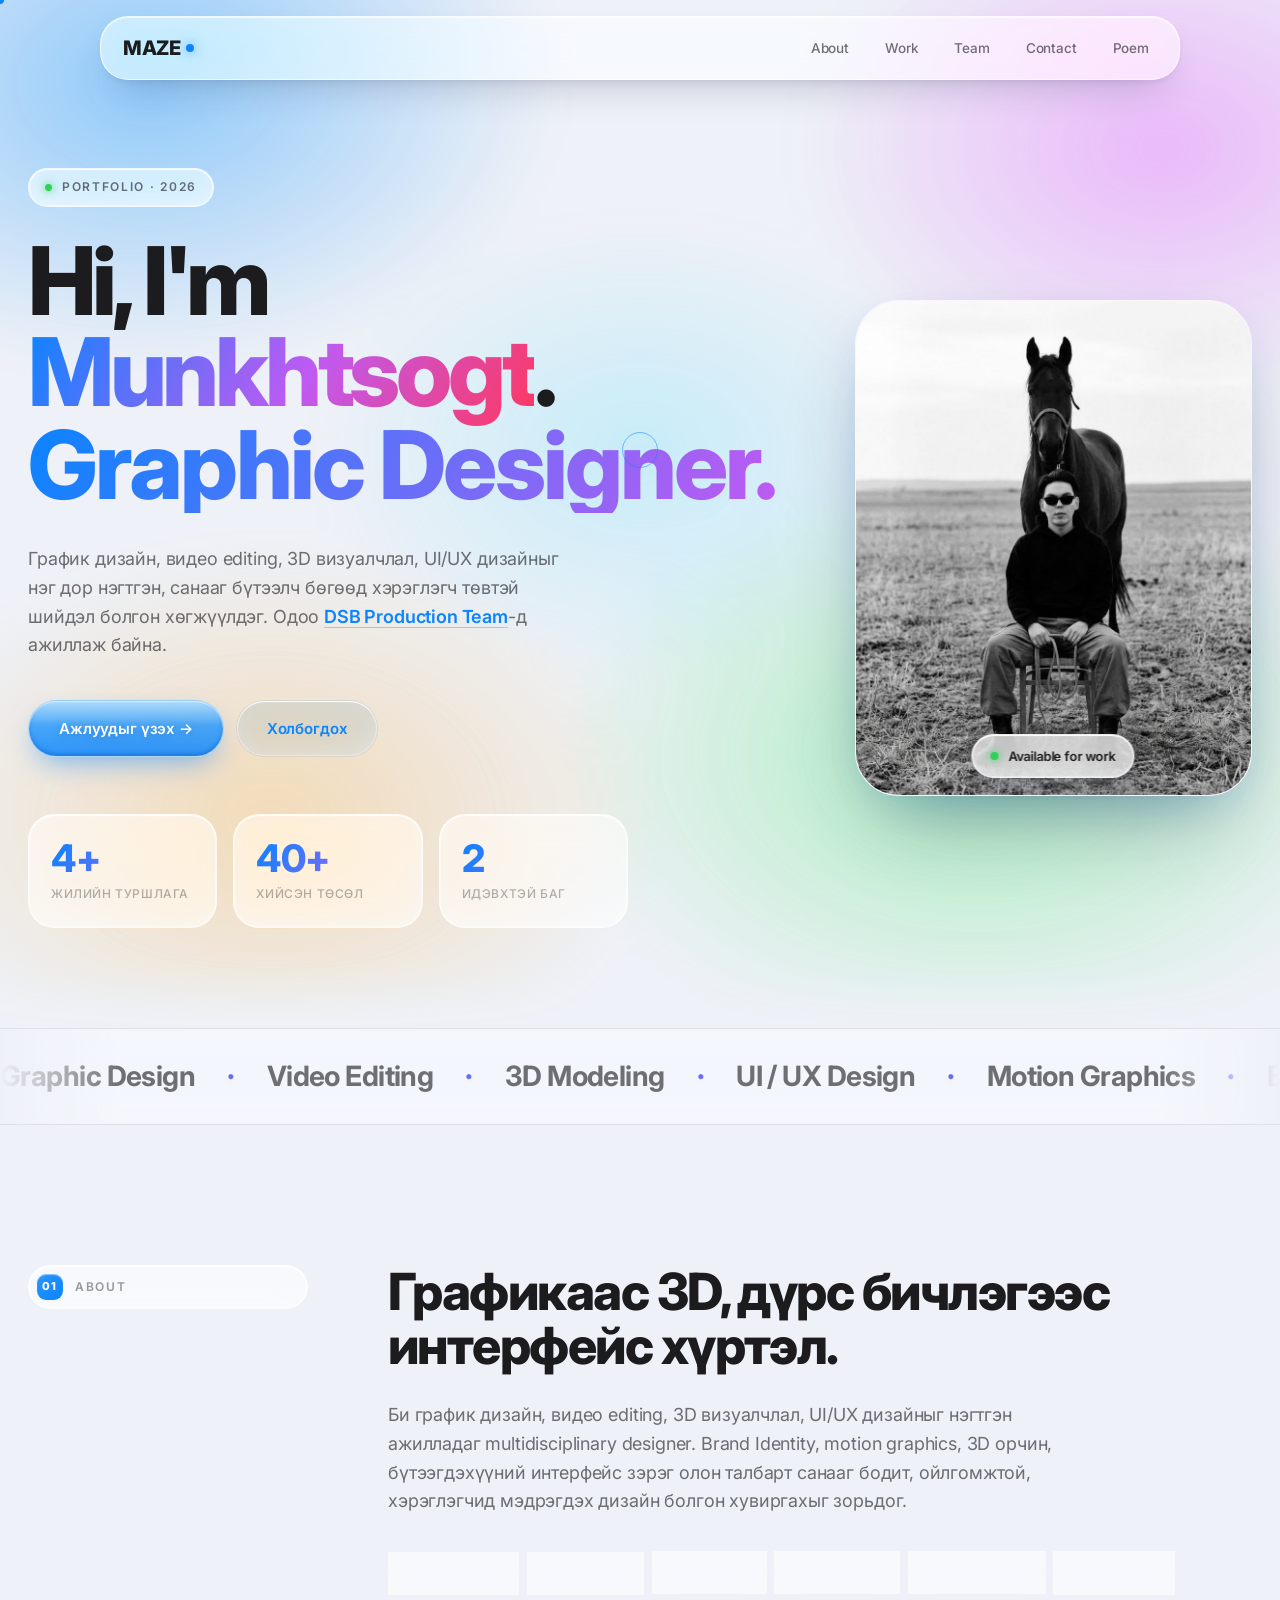
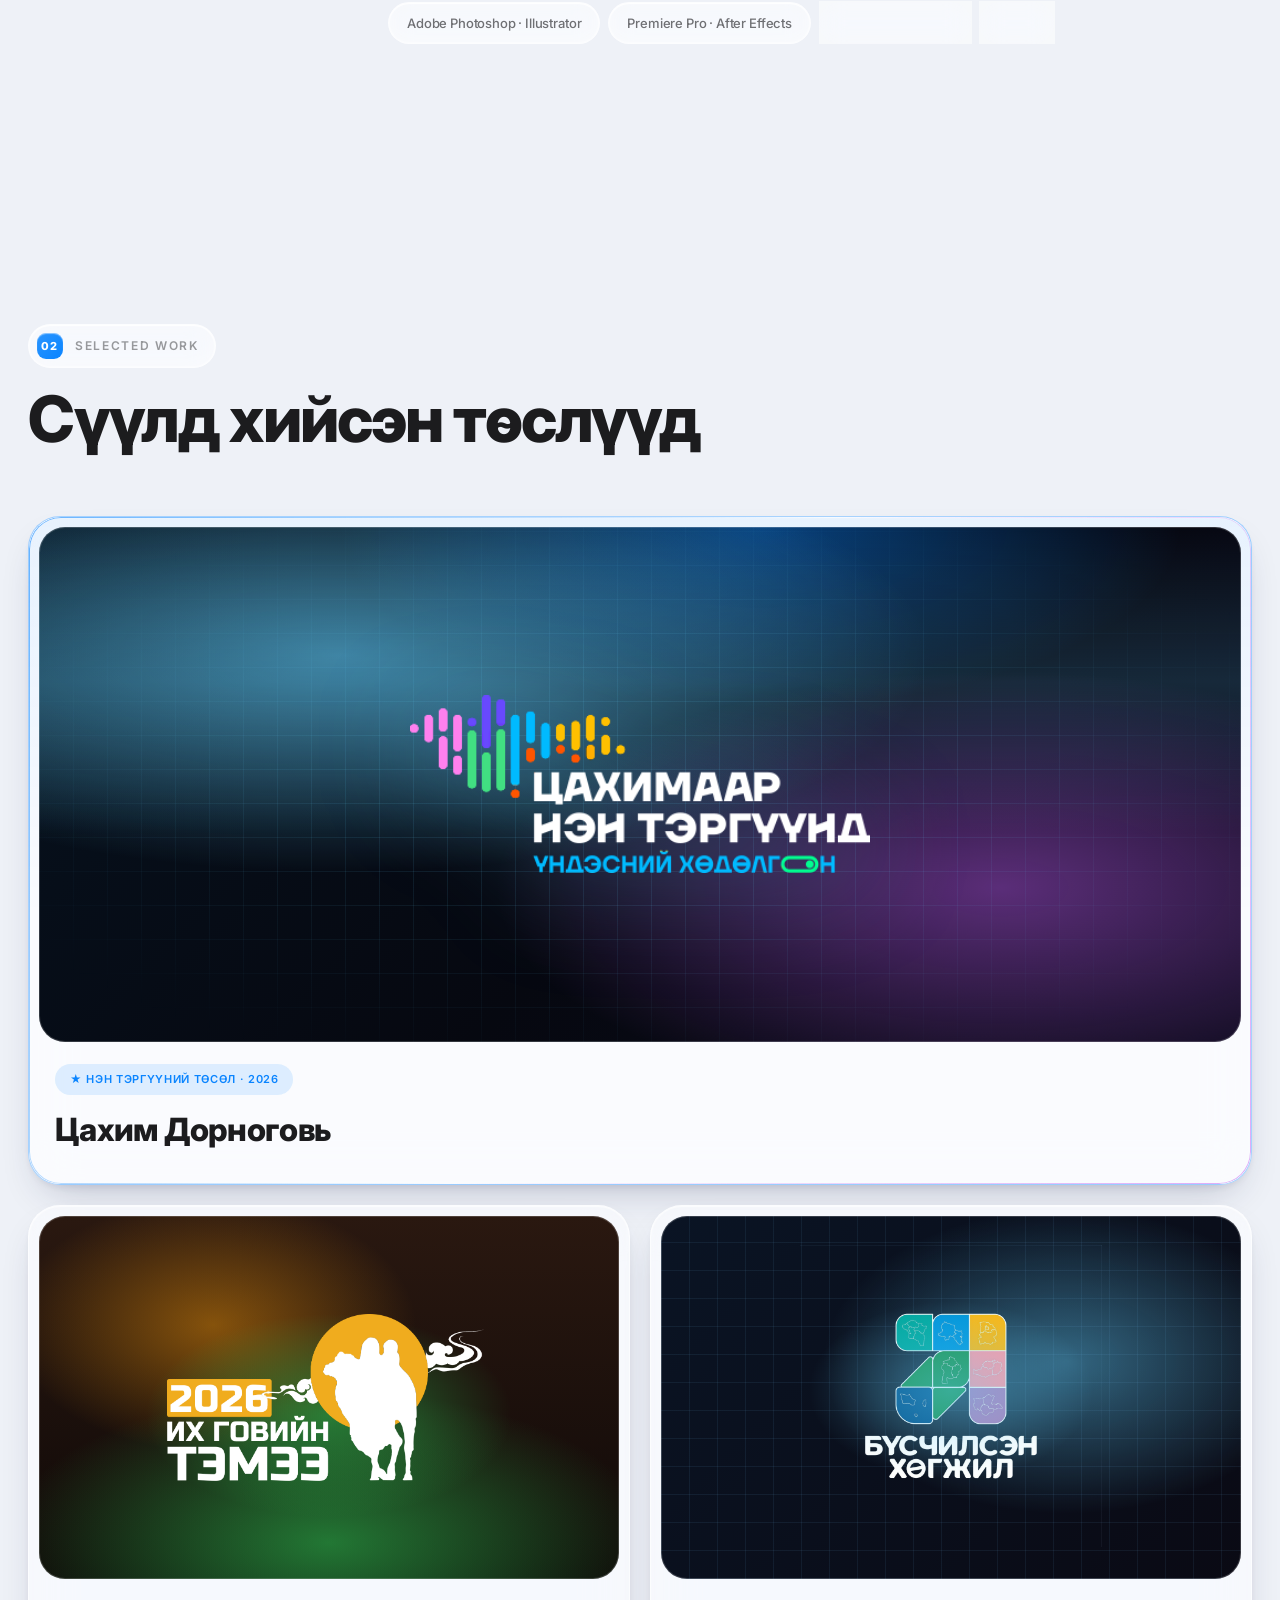
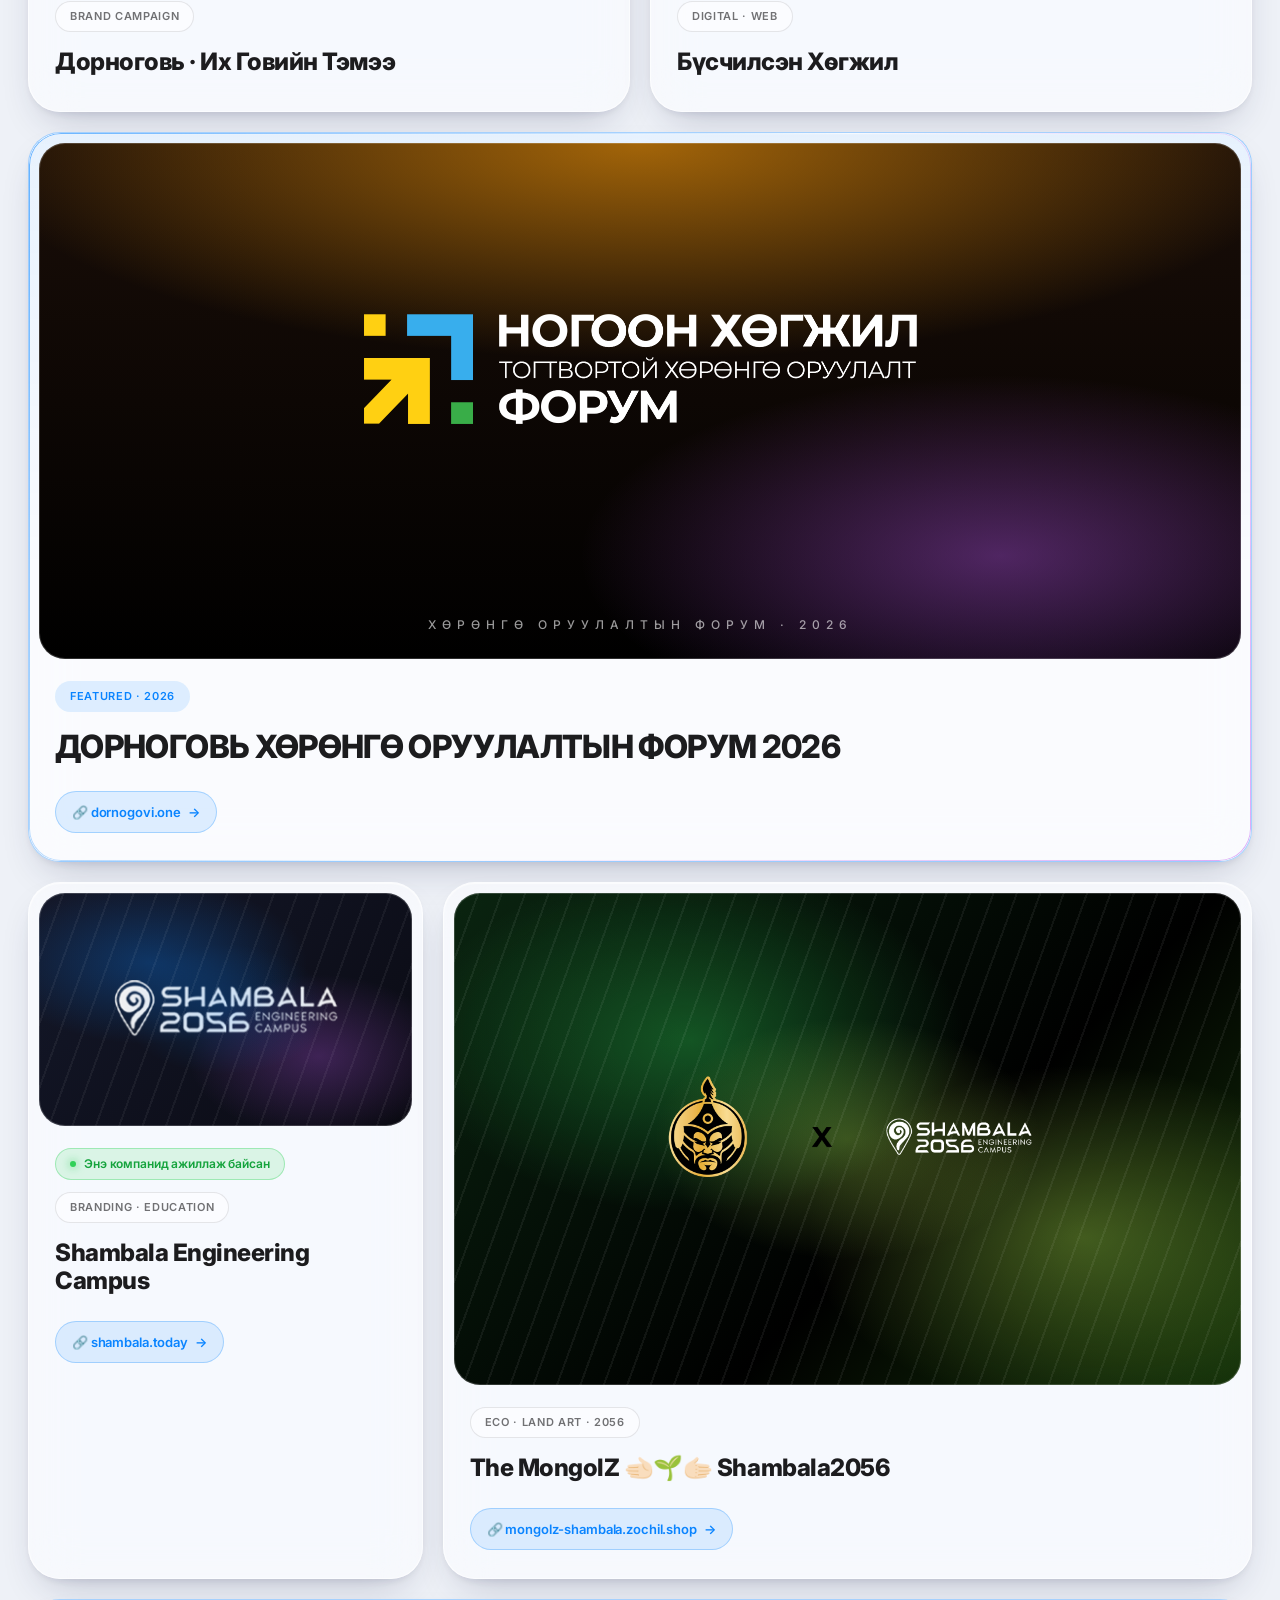
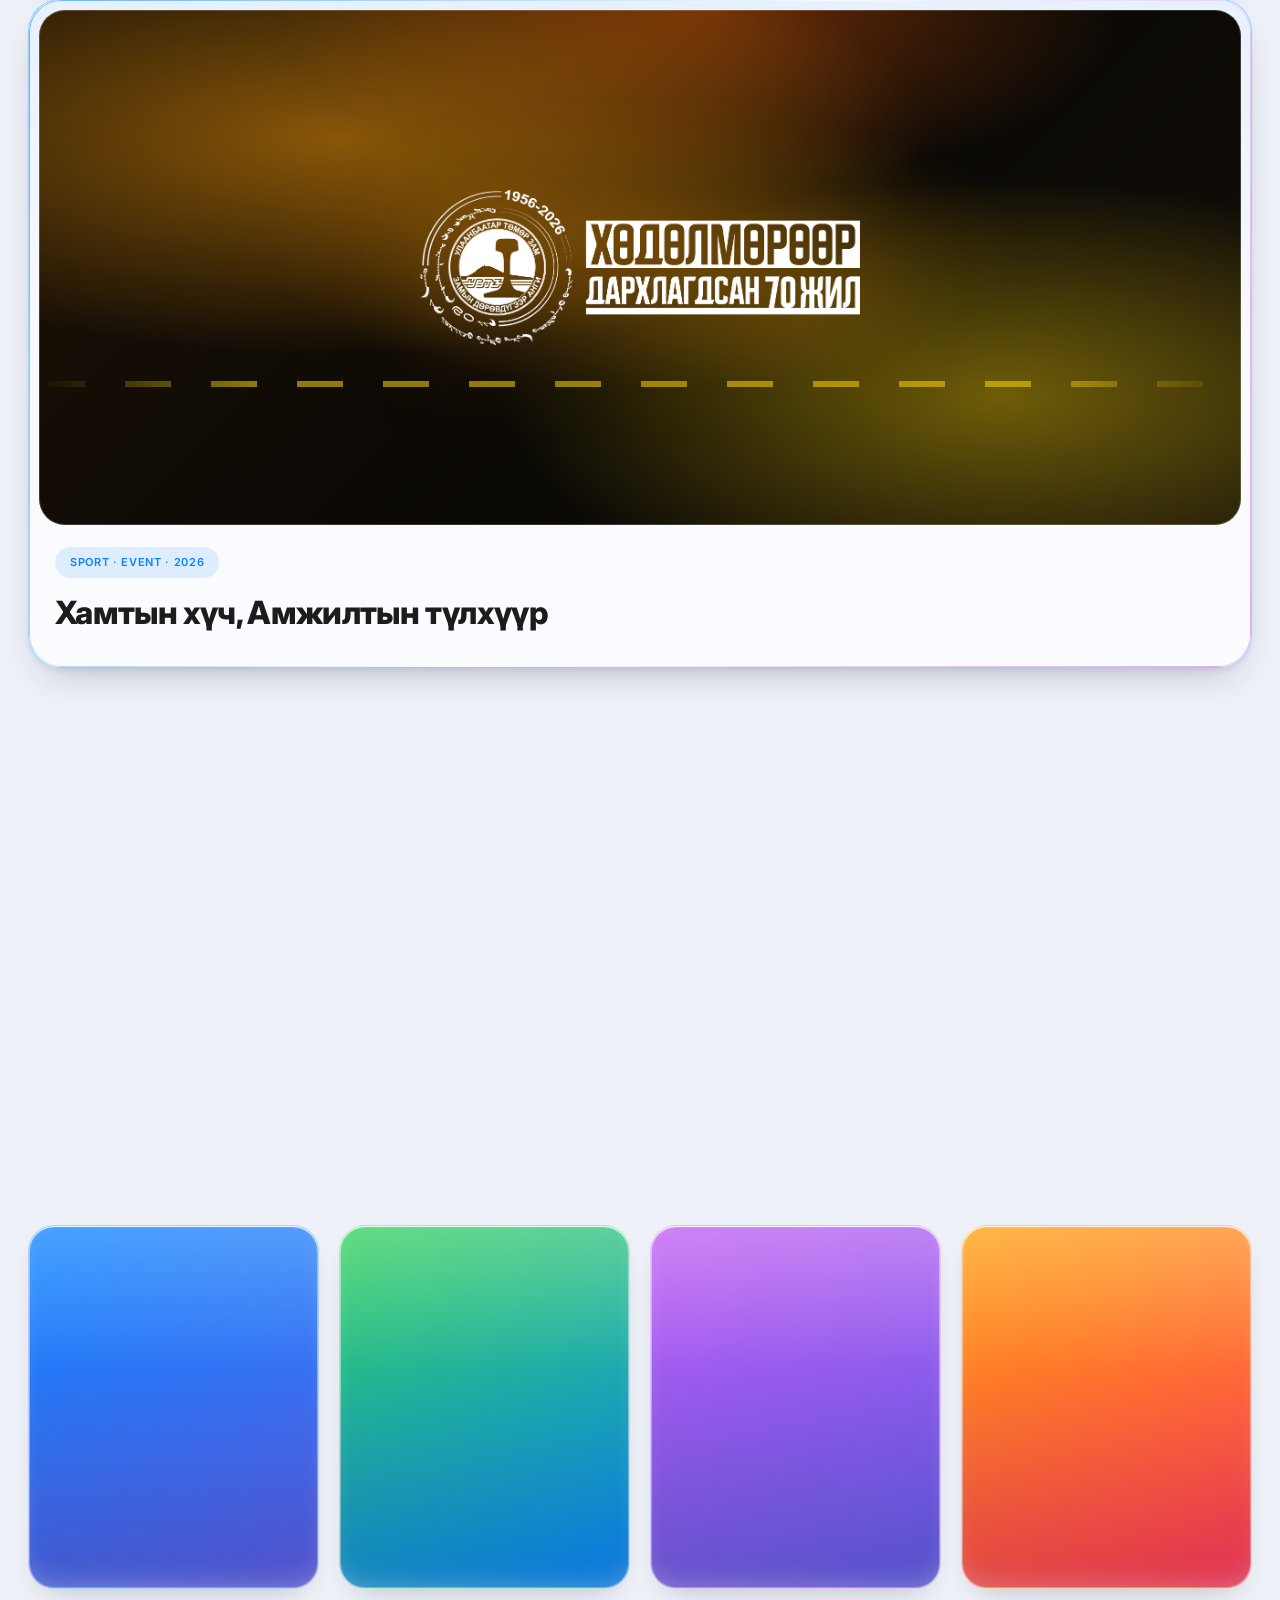
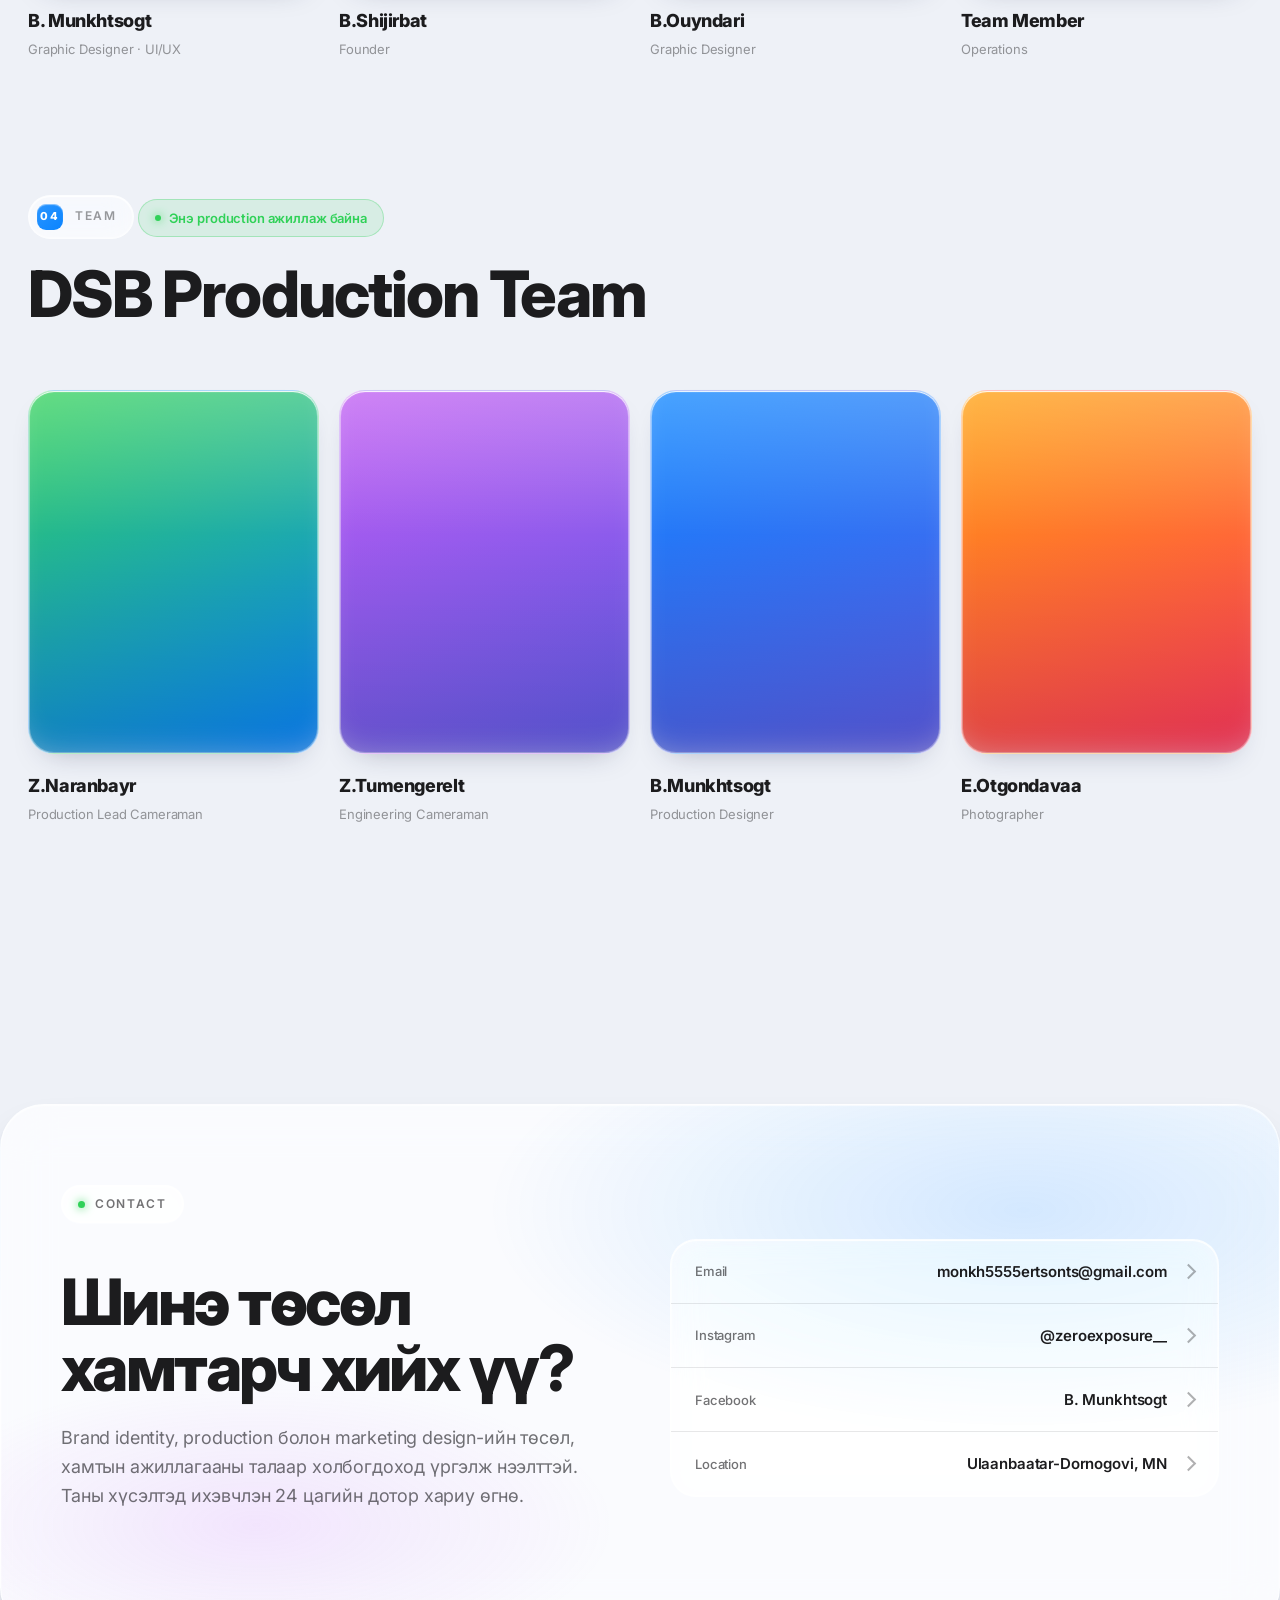
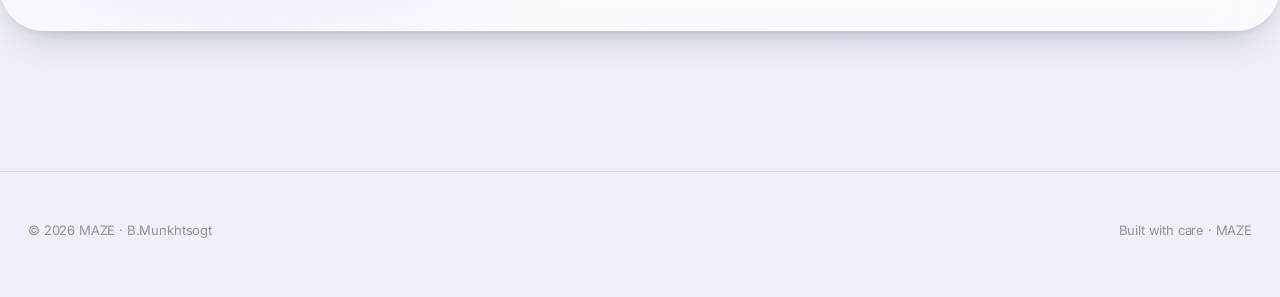
==== commit 7a527a78: "Add initial to Otgondavaa's name Co-Authored-By: Claude Sonnet 5 <noreply@anthropic.com>" ====
--- a/index.html
+++ b/index.html
@@ -414,7 +414,7 @@
           </div>
           <div class="member">
             <div class="avatar avatar-4"></div>
-            <h4>Otgondavaa</h4>
+            <h4>E.Otgondavaa</h4>
             <p>Photographer</p>
           </div>
         </div>
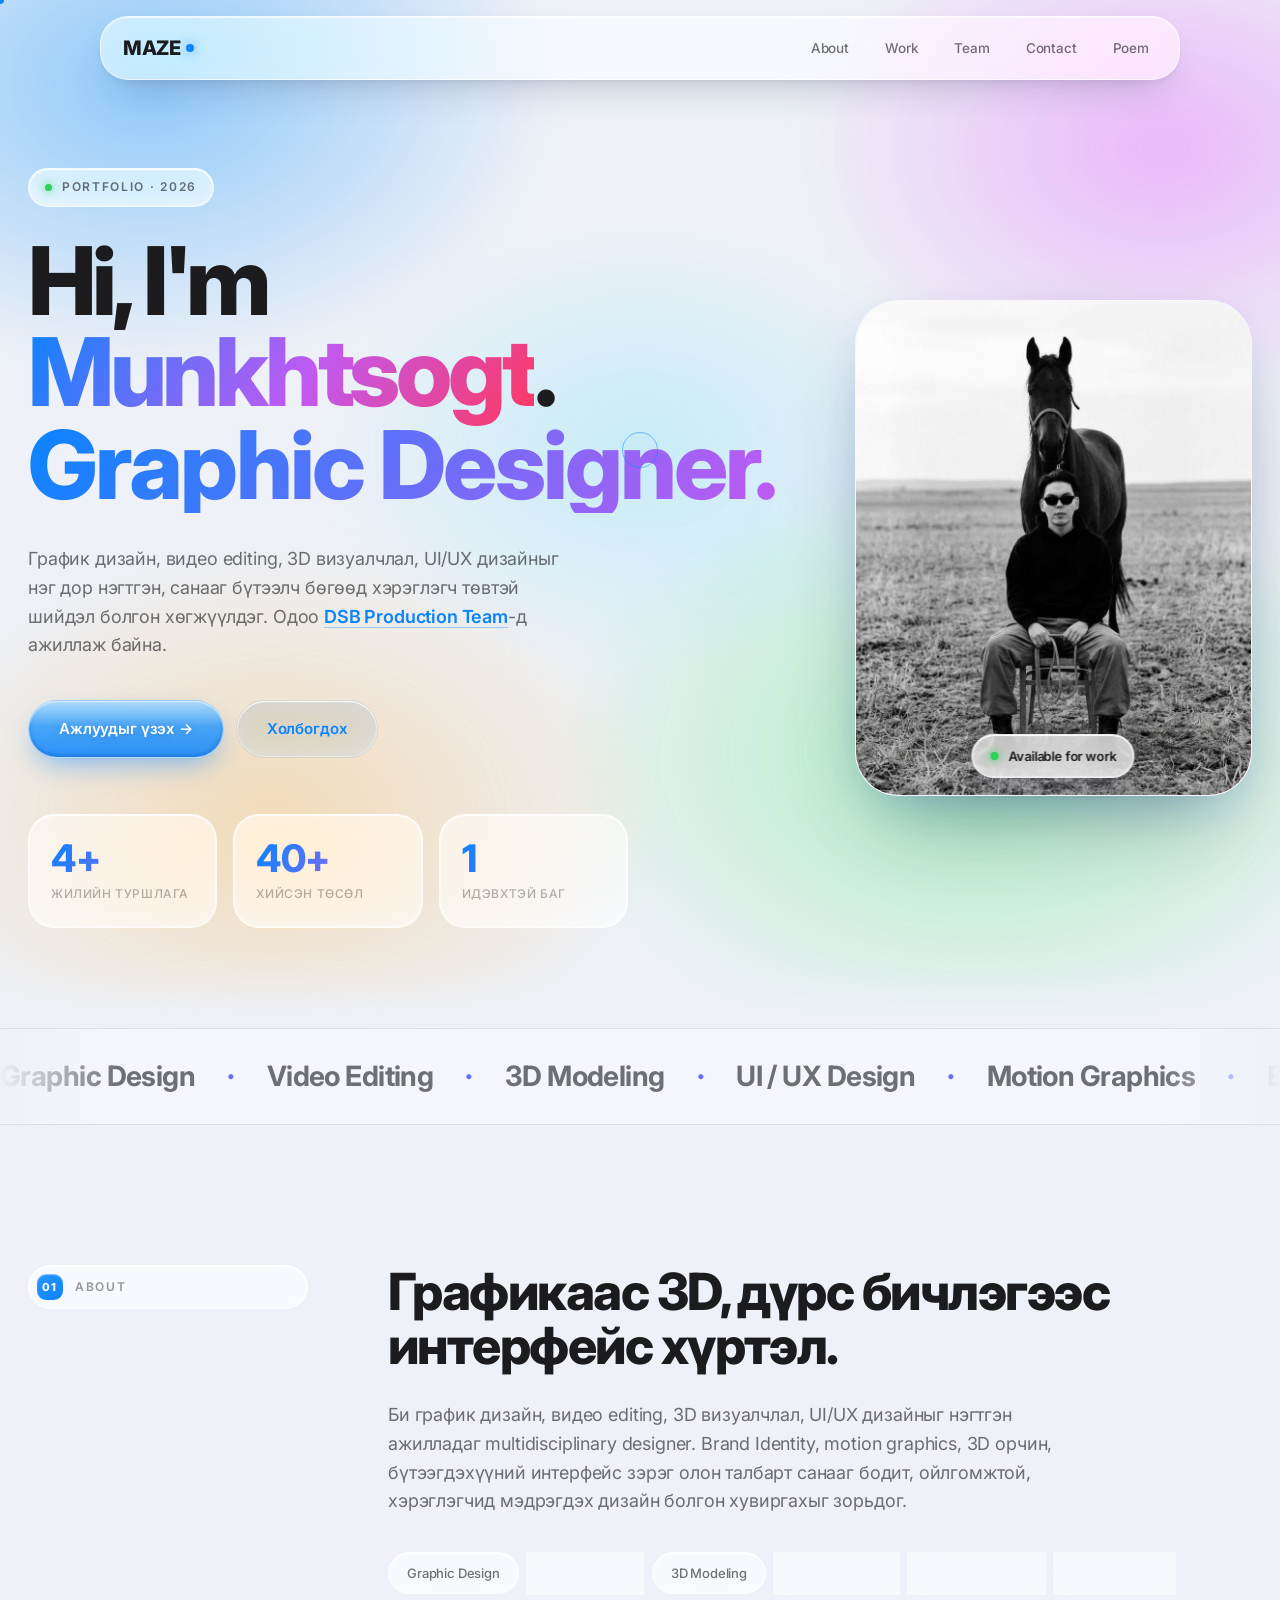
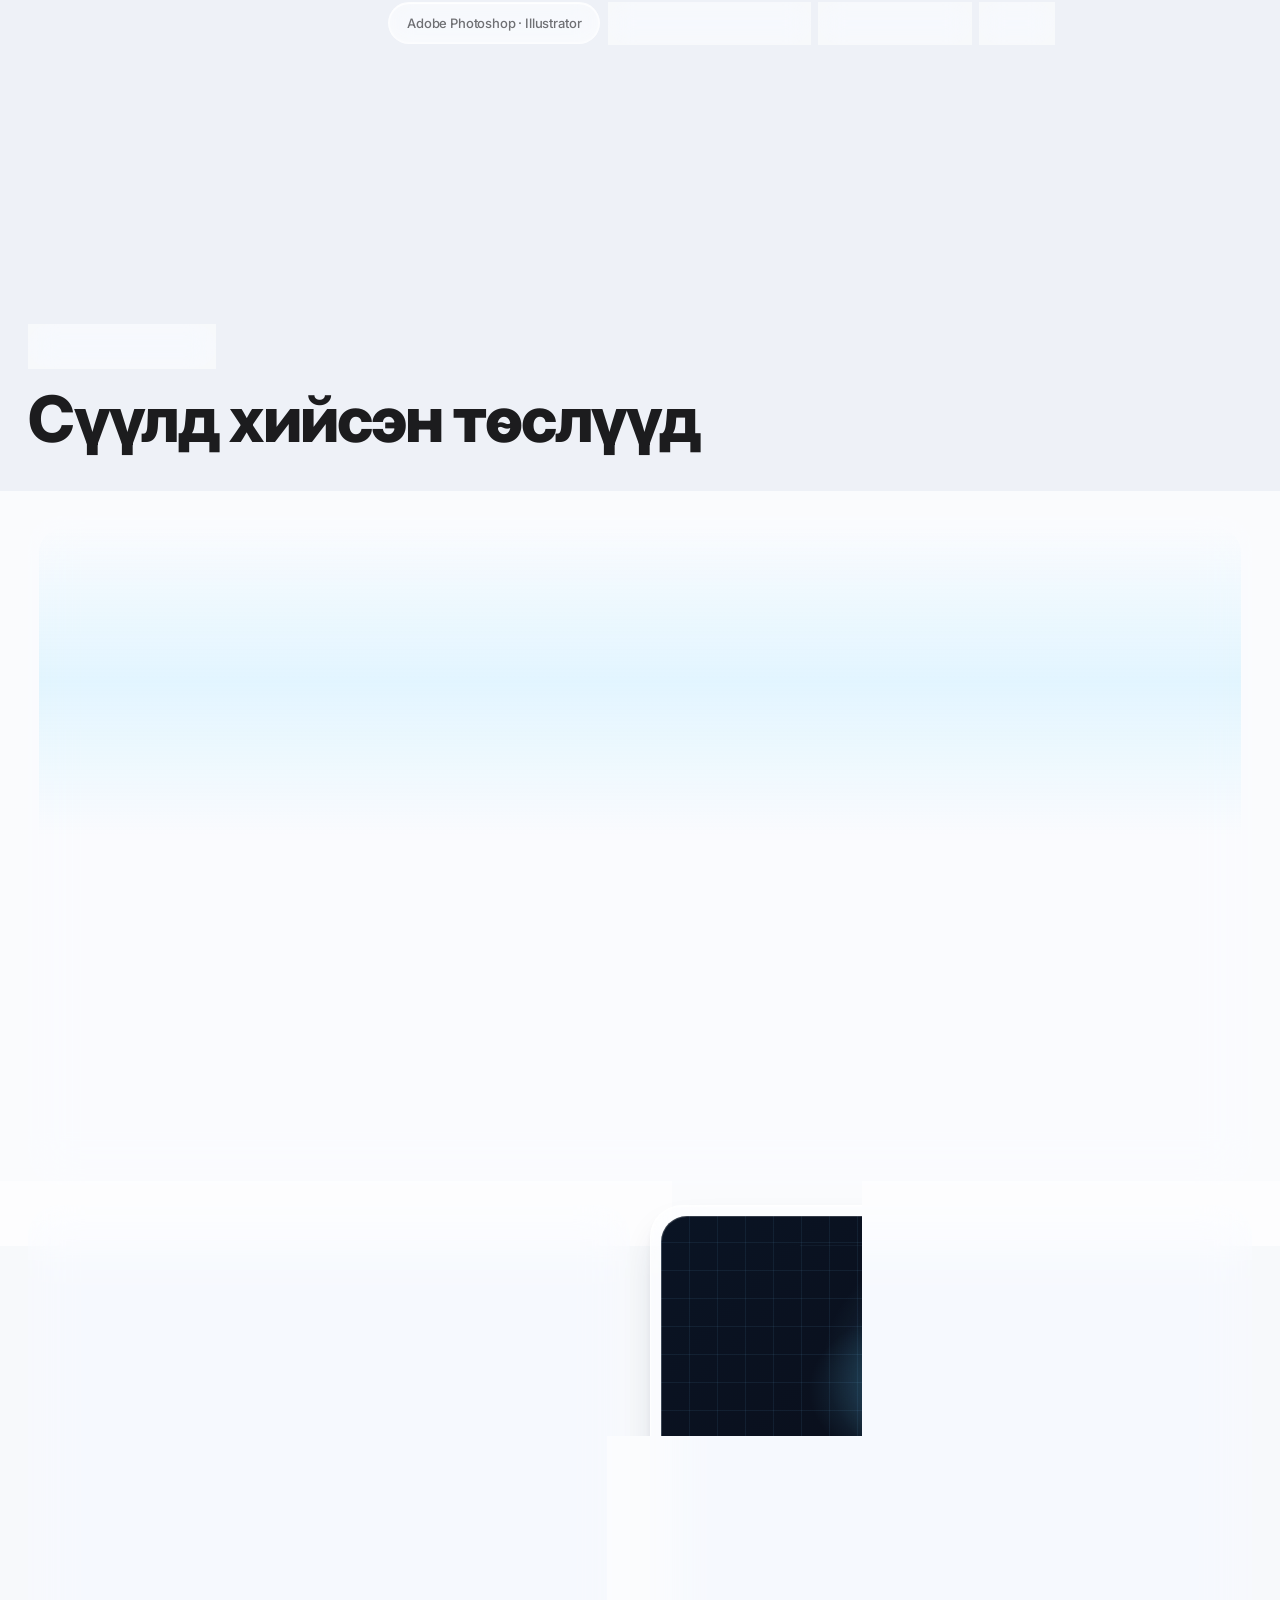
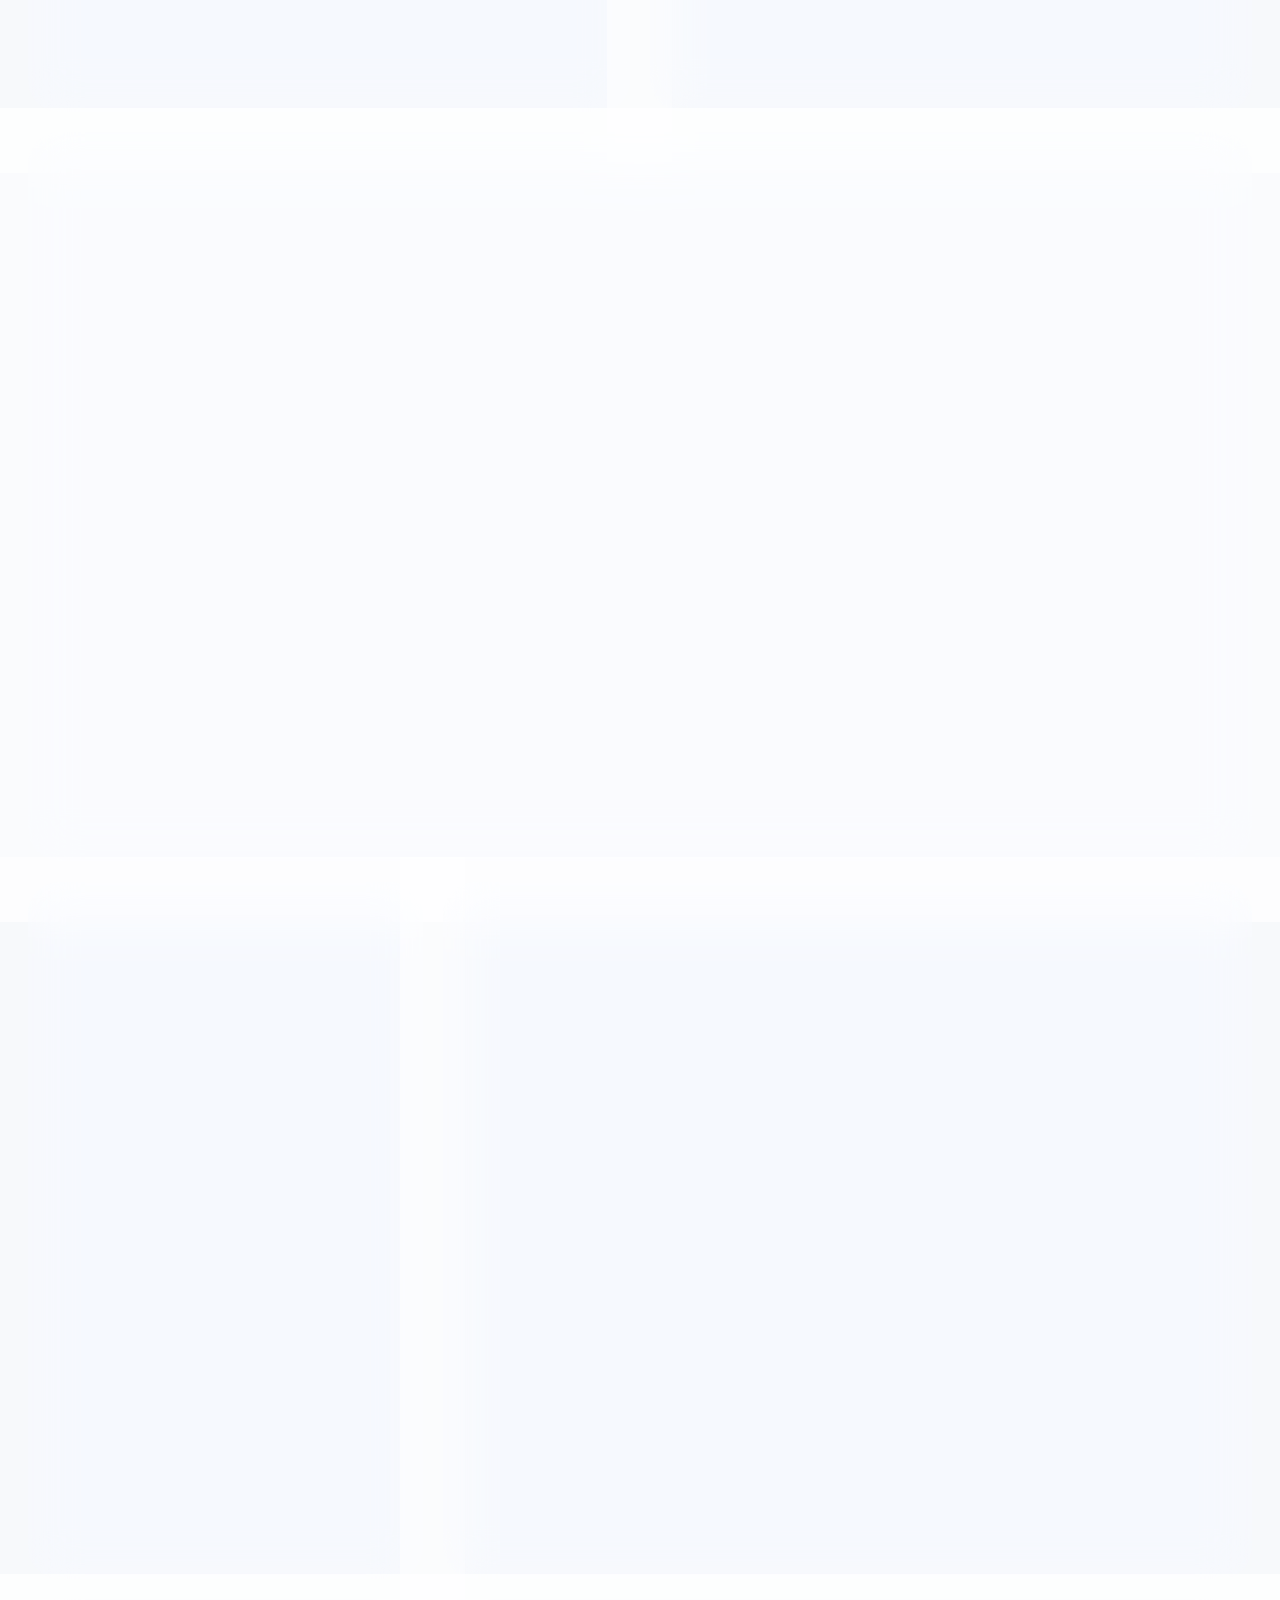
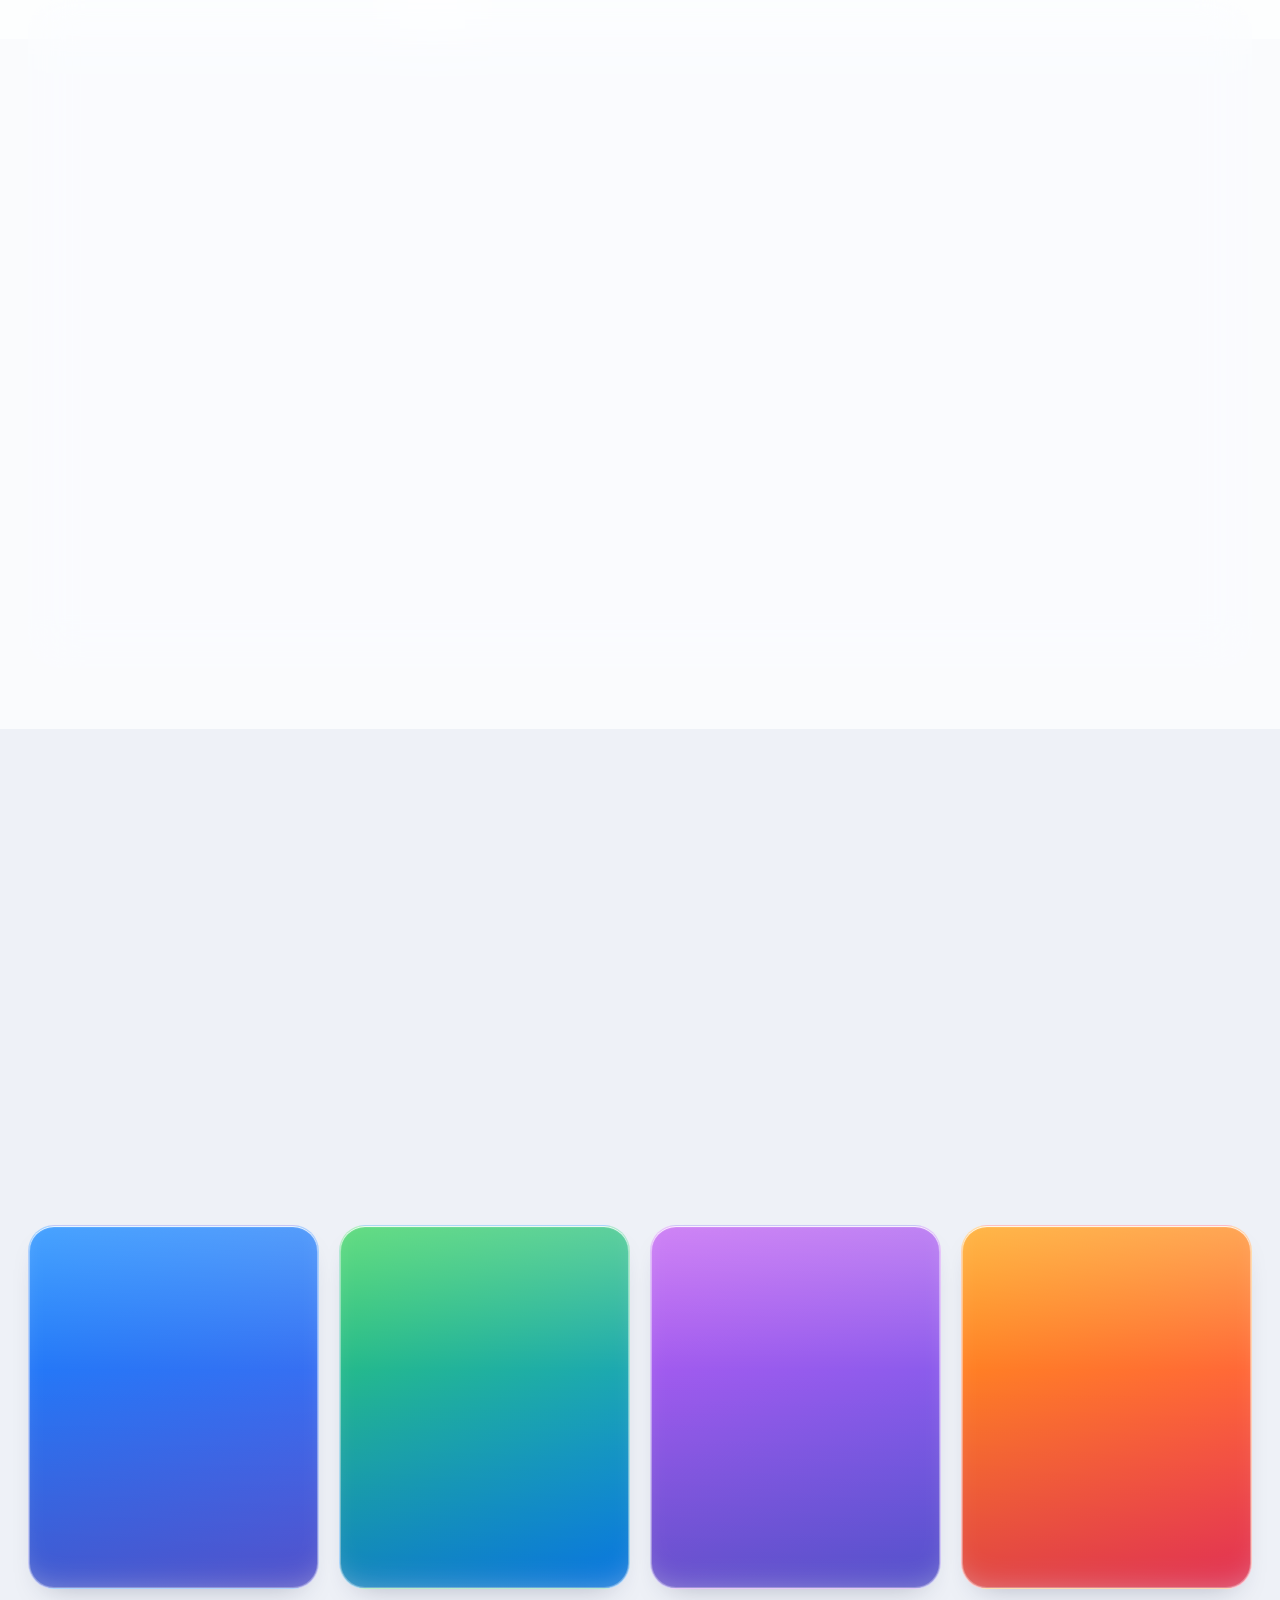
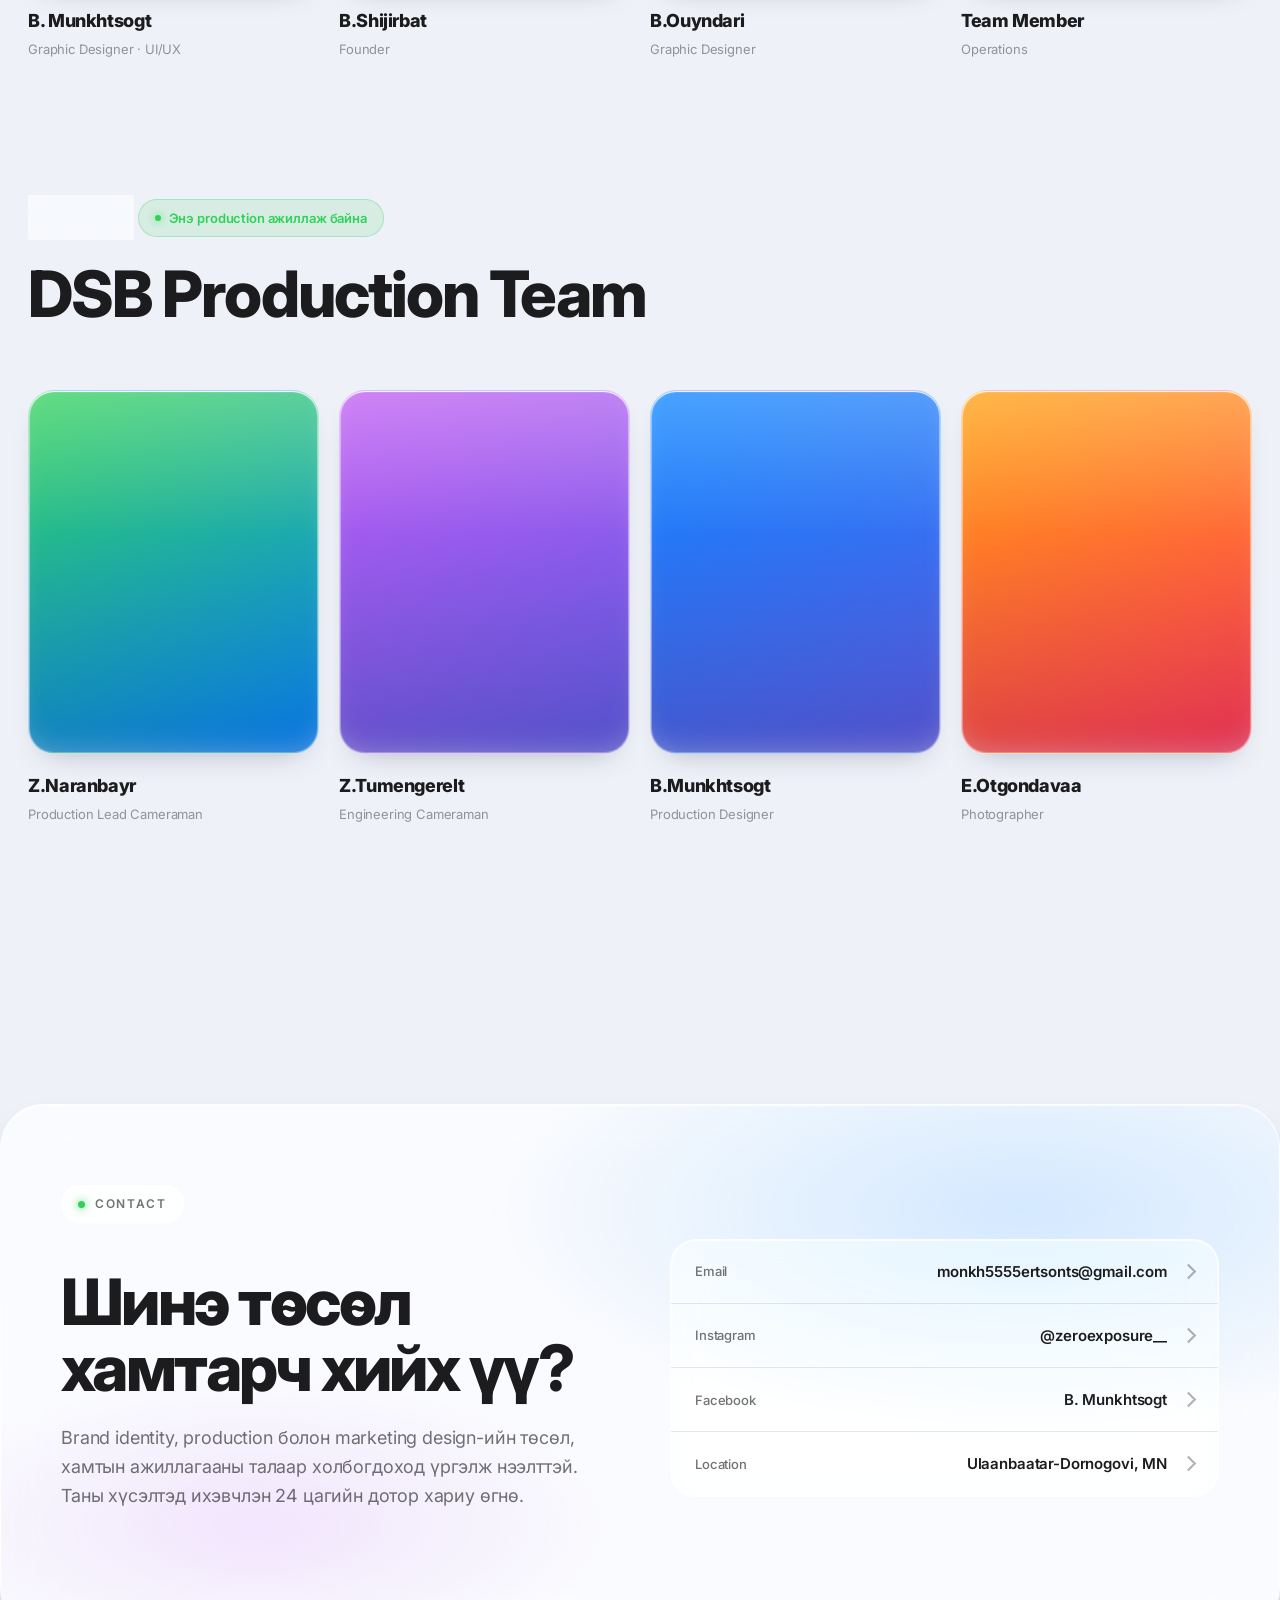
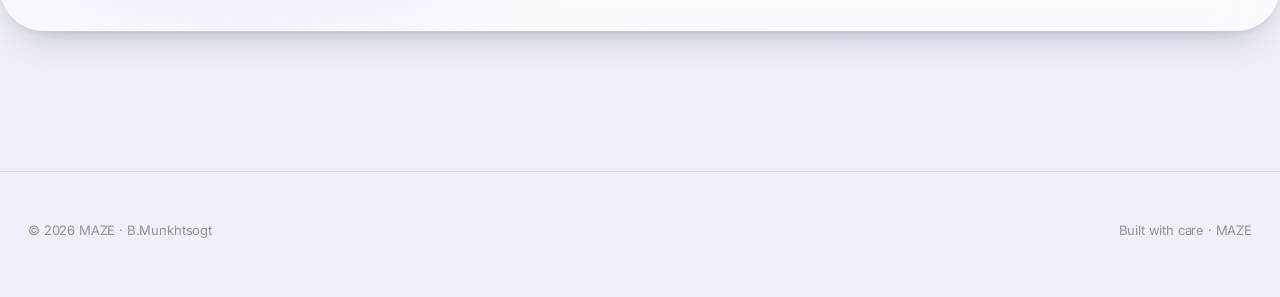
==== commit 86bdca20: "Update active team stat to 1 Co-Authored-By: Claude Sonnet 5 <noreply@anthropic.com>" ====
--- a/index.html
+++ b/index.html
@@ -75,7 +75,7 @@
               <div class="stat-label">Хийсэн төсөл</div>
             </div>
             <div class="stat">
-              <div class="stat-num">2</div>
+              <div class="stat-num">1</div>
               <div class="stat-label">Идэвхтэй баг</div>
             </div>
           </div>
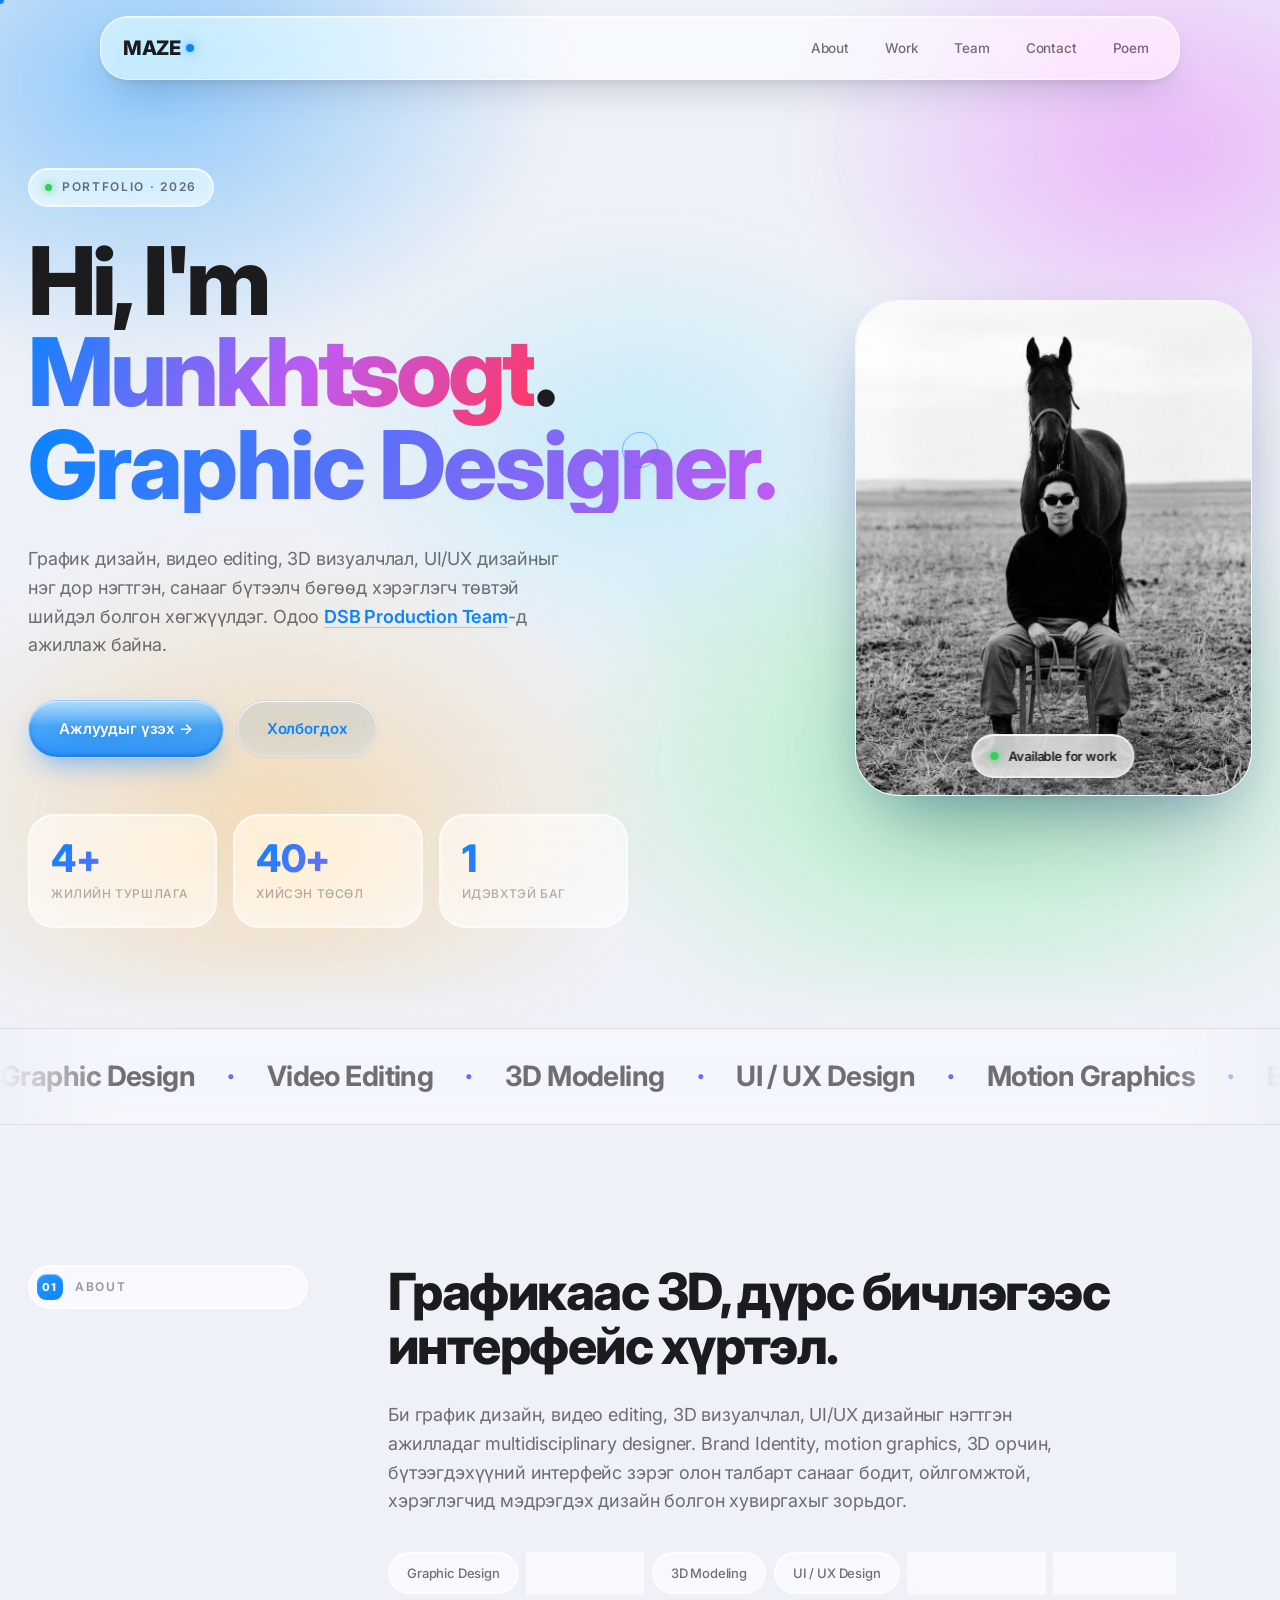
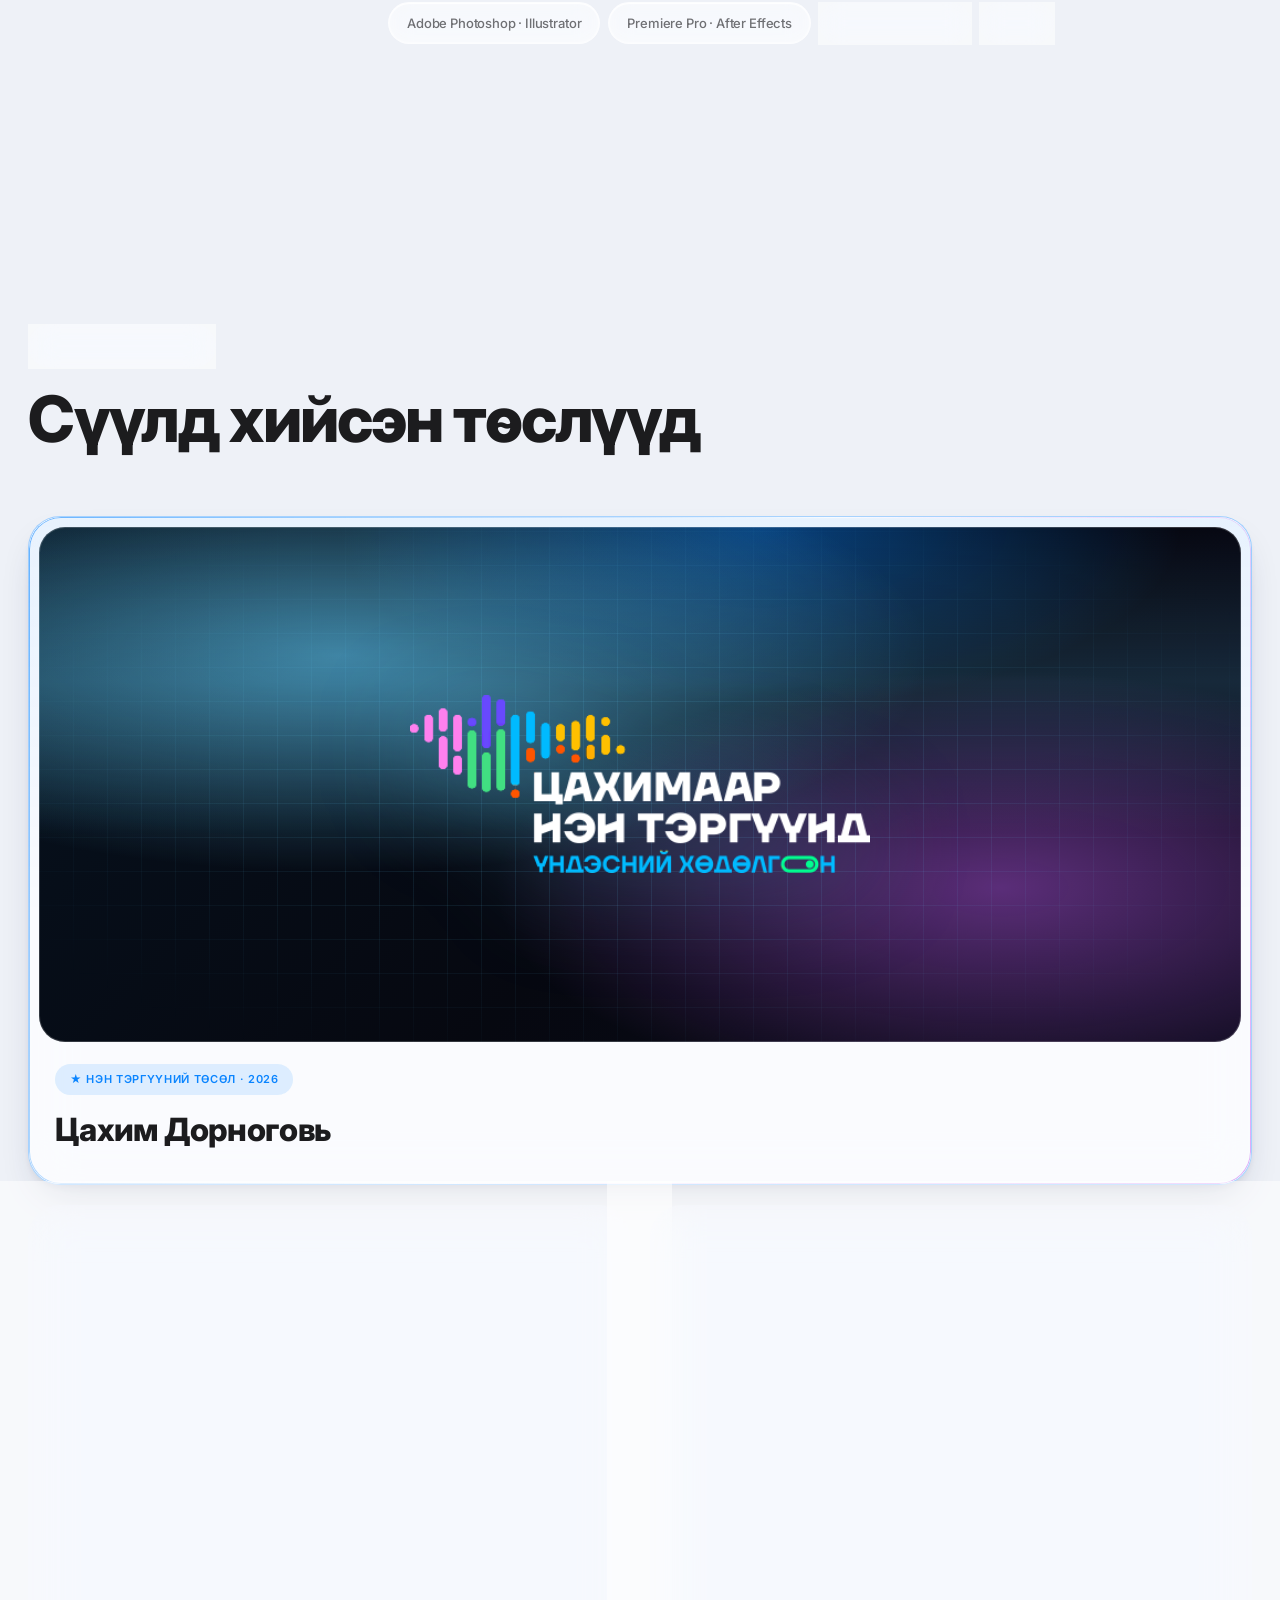
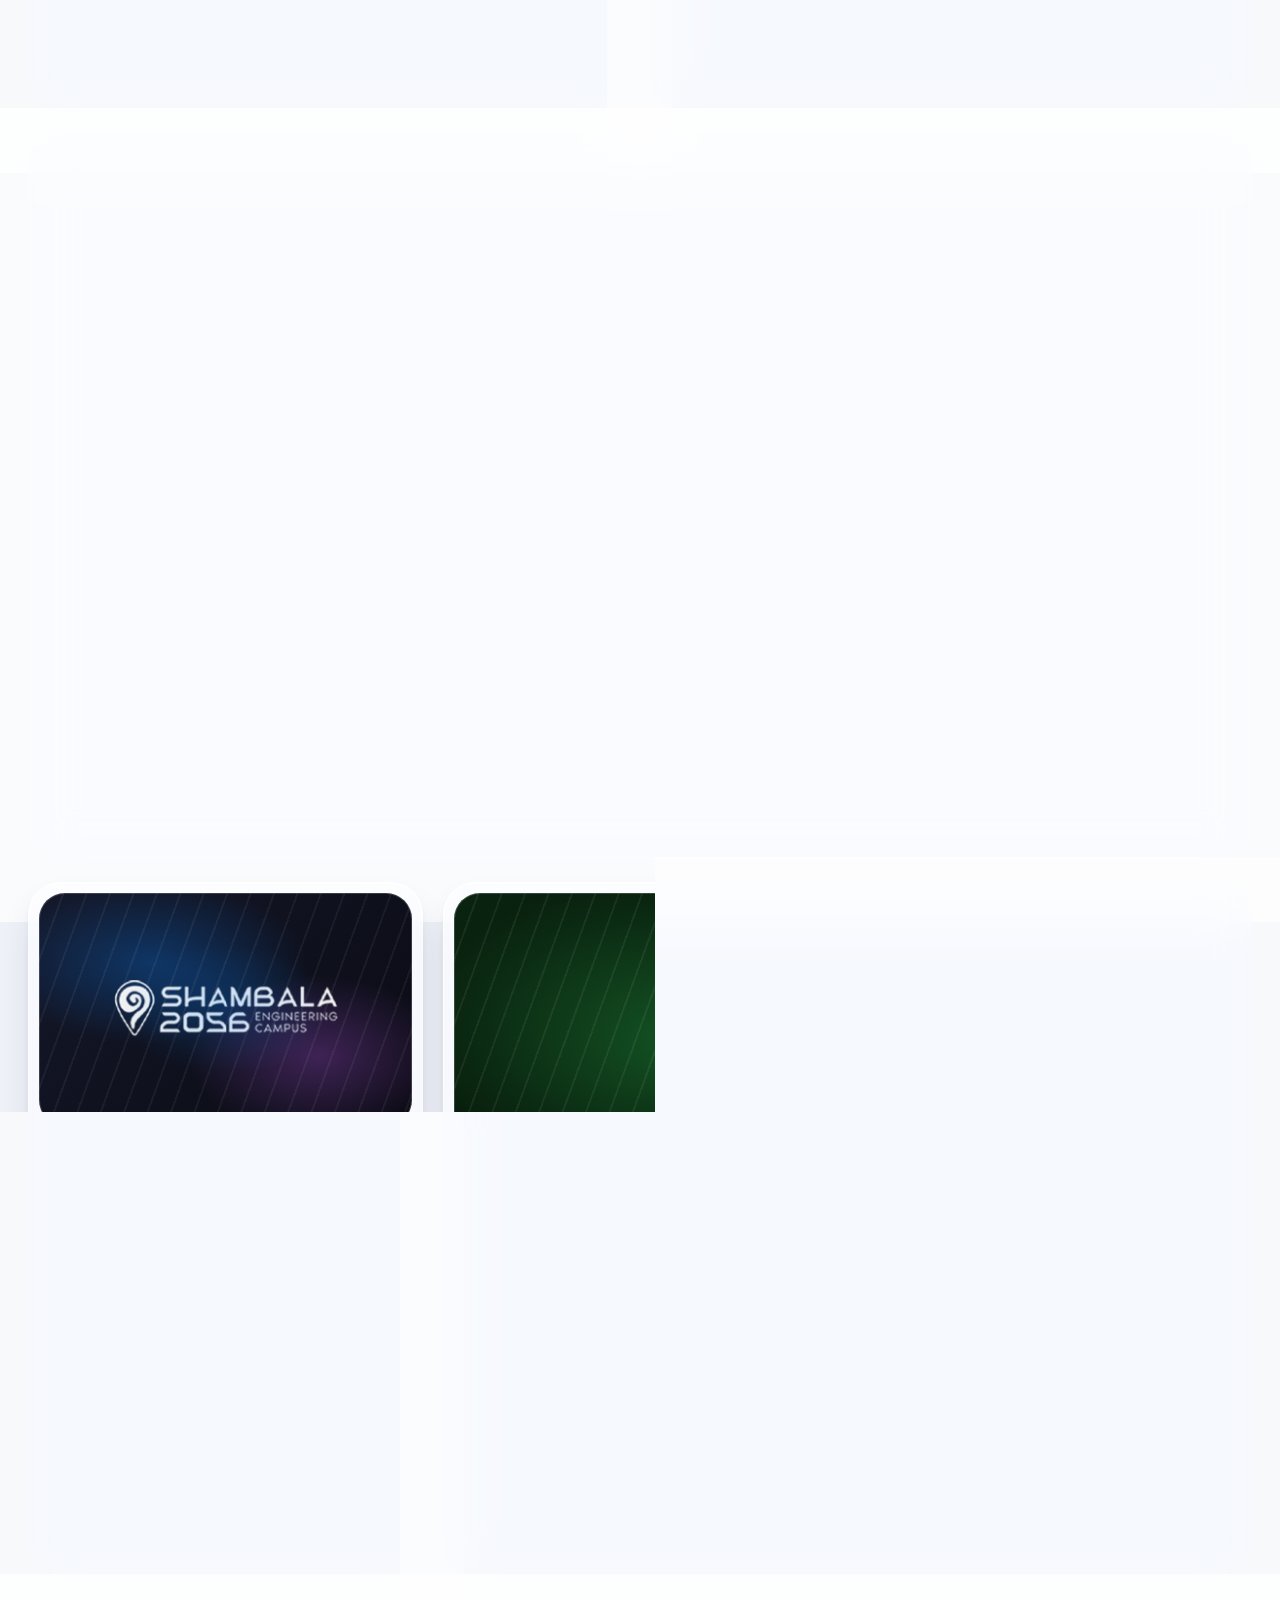
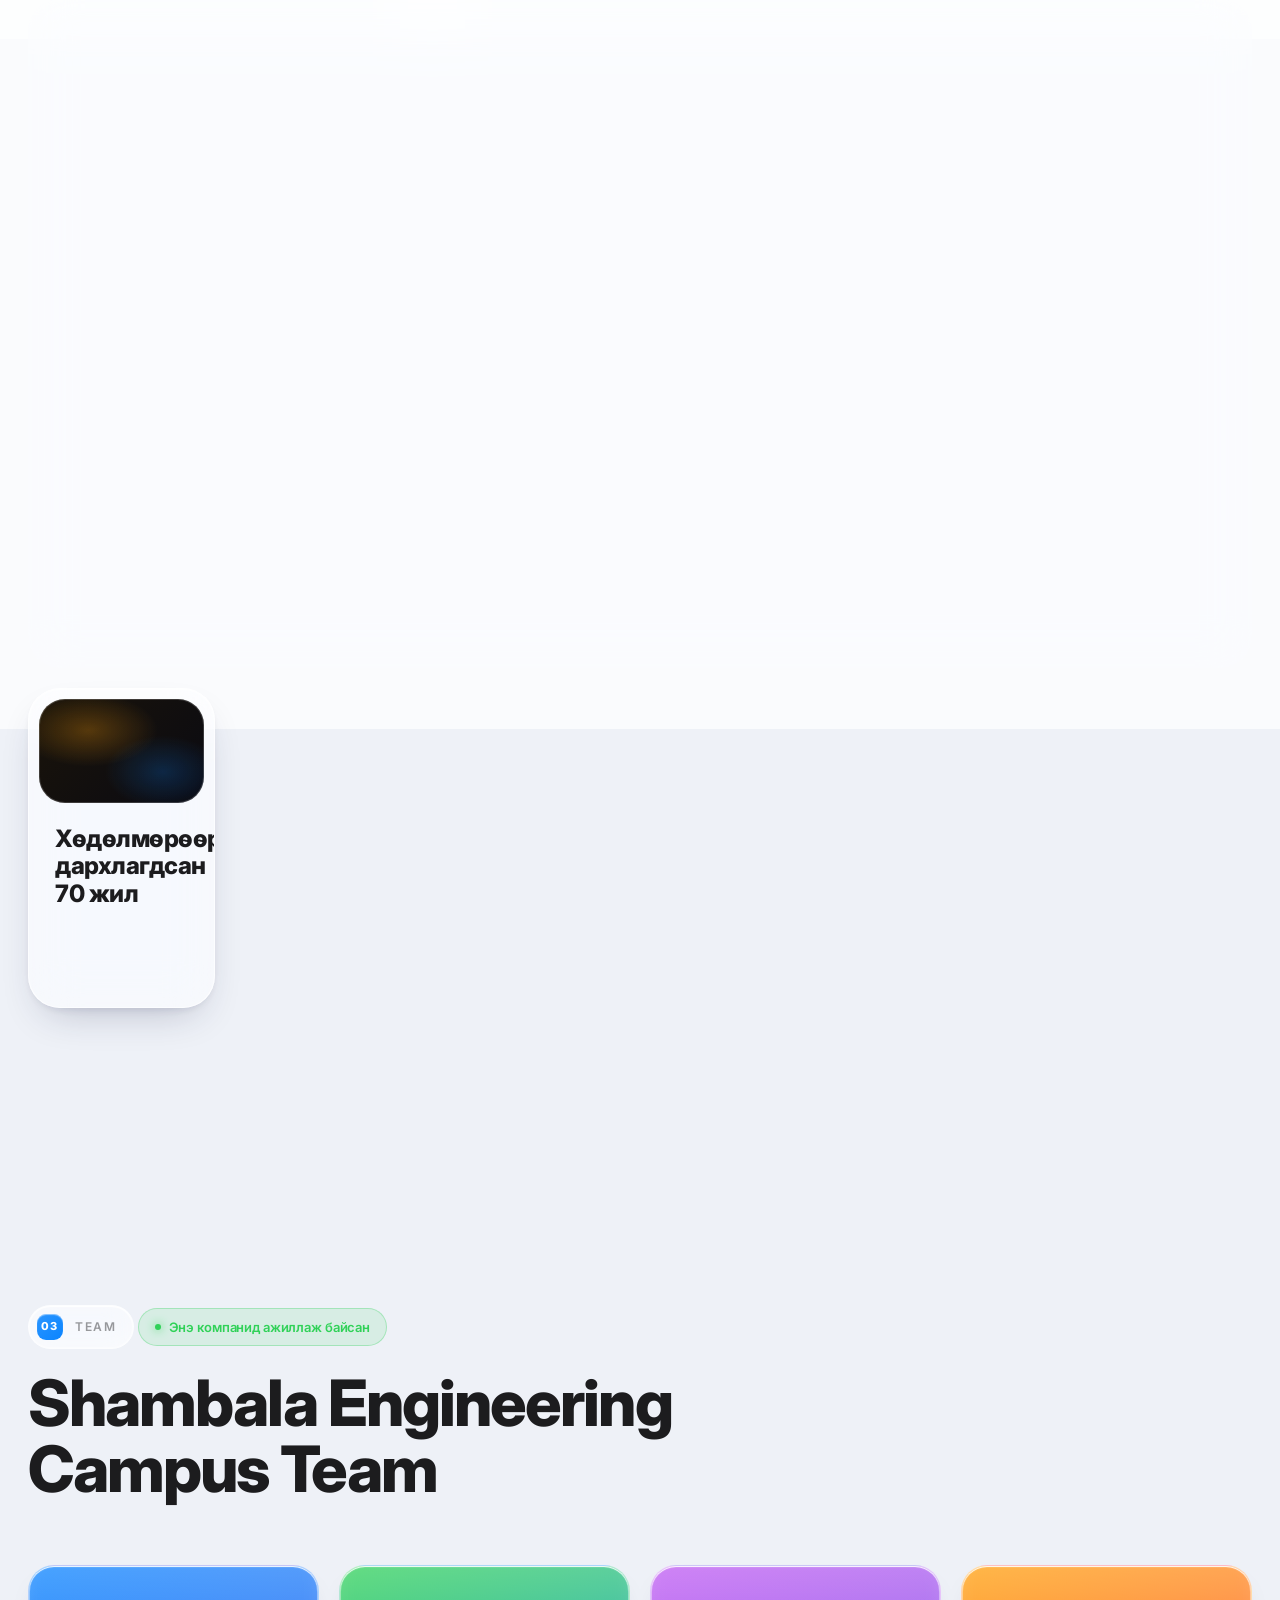
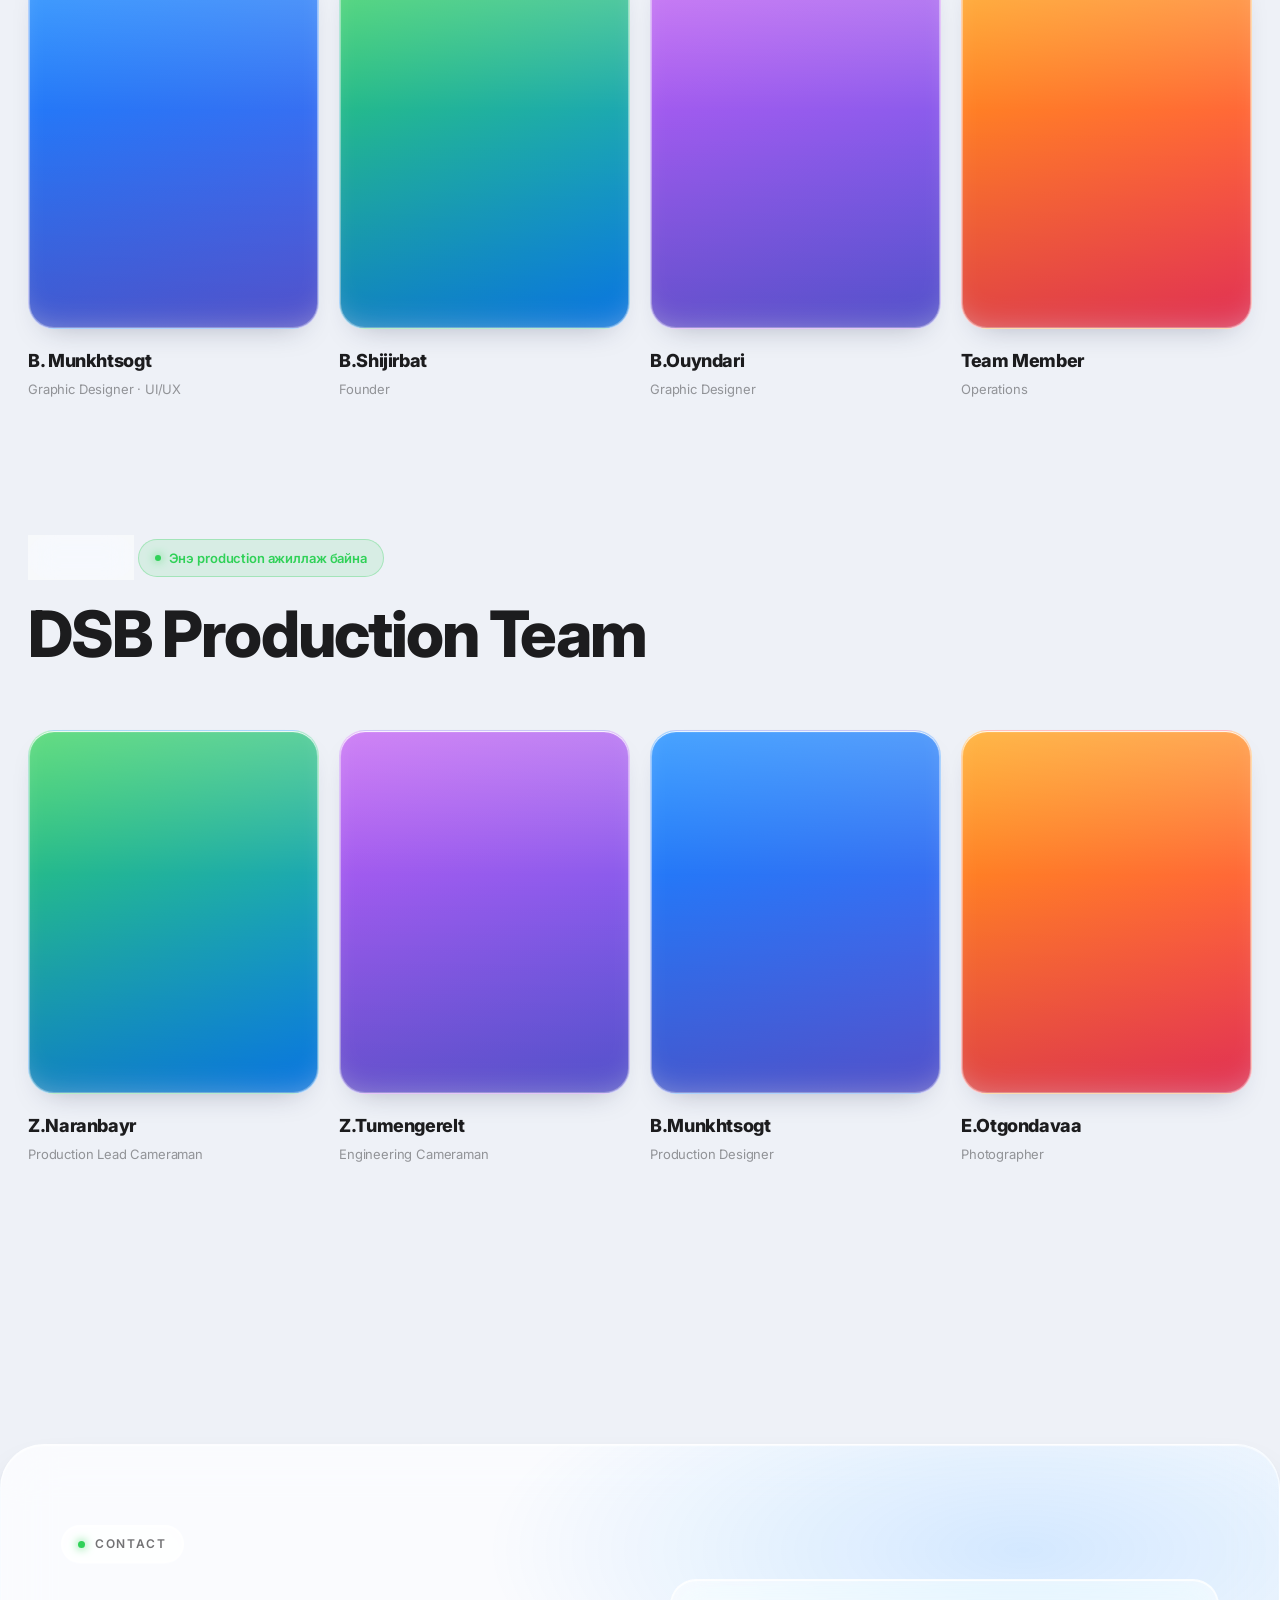
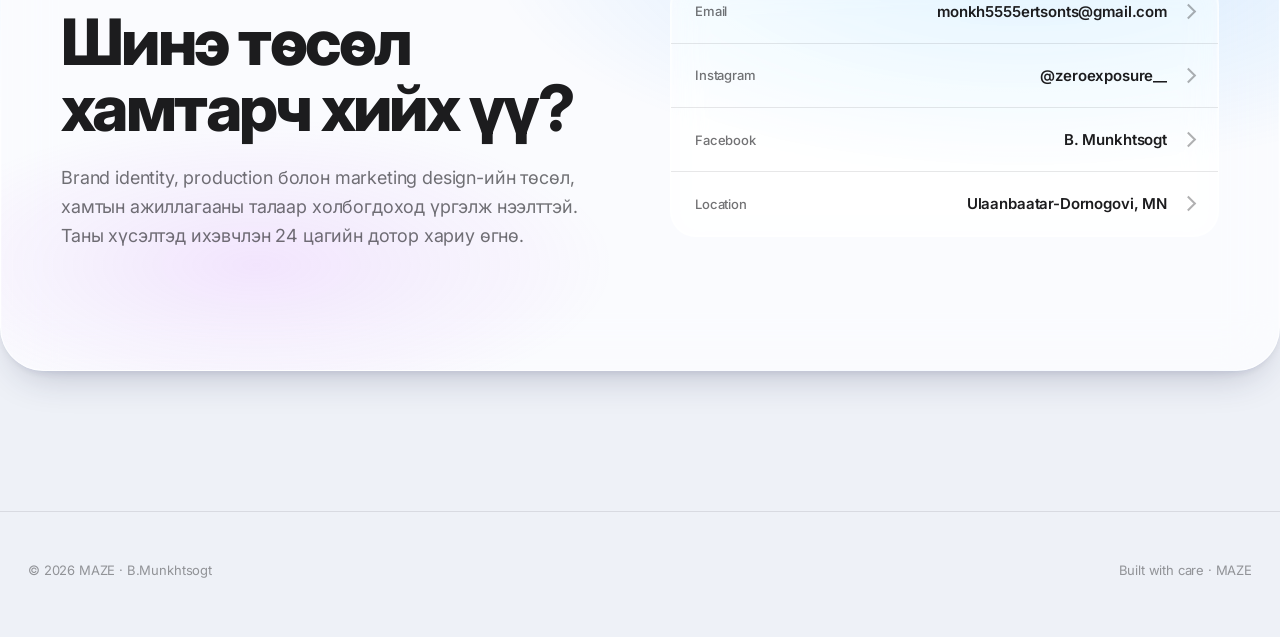
==== commit e80ea363: "Add "Хөдөлмөрөөр дархлагдсан 70 жил" project card Co-Authored-By: Claude Sonnet 5 <noreply@anthropic" ====
--- a/index.html
+++ b/index.html
@@ -346,6 +346,13 @@
             </div>
           </article>
 
+          <article class="work-card">
+            <div class="work-thumb thumb-labor"></div>
+            <div class="work-meta">
+              <h3>Хөдөлмөрөөр дархлагдсан 70 жил</h3>
+            </div>
+          </article>
+
         </div>
       </div>
     </section>
--- a/styles.css
+++ b/styles.css
@@ -1145,6 +1145,14 @@
 @keyframes zamGlow {
   0%, 100% { opacity: 0.5; }
   50% { opacity: 1; }
+}
+
+/* Хөдөлмөрөөр дархлагдсан 70 жил */
+.thumb-labor {
+  background:
+    radial-gradient(60% 50% at 30% 30%, rgba(255, 159, 10, 0.28), transparent 70%),
+    radial-gradient(50% 50% at 75% 70%, rgba(10, 132, 255, 0.22), transparent 70%),
+    linear-gradient(135deg, #1a140a 0%, #0a0a12 100%);
 }
 
 /* Featured card — iOS gradient border + tint */
